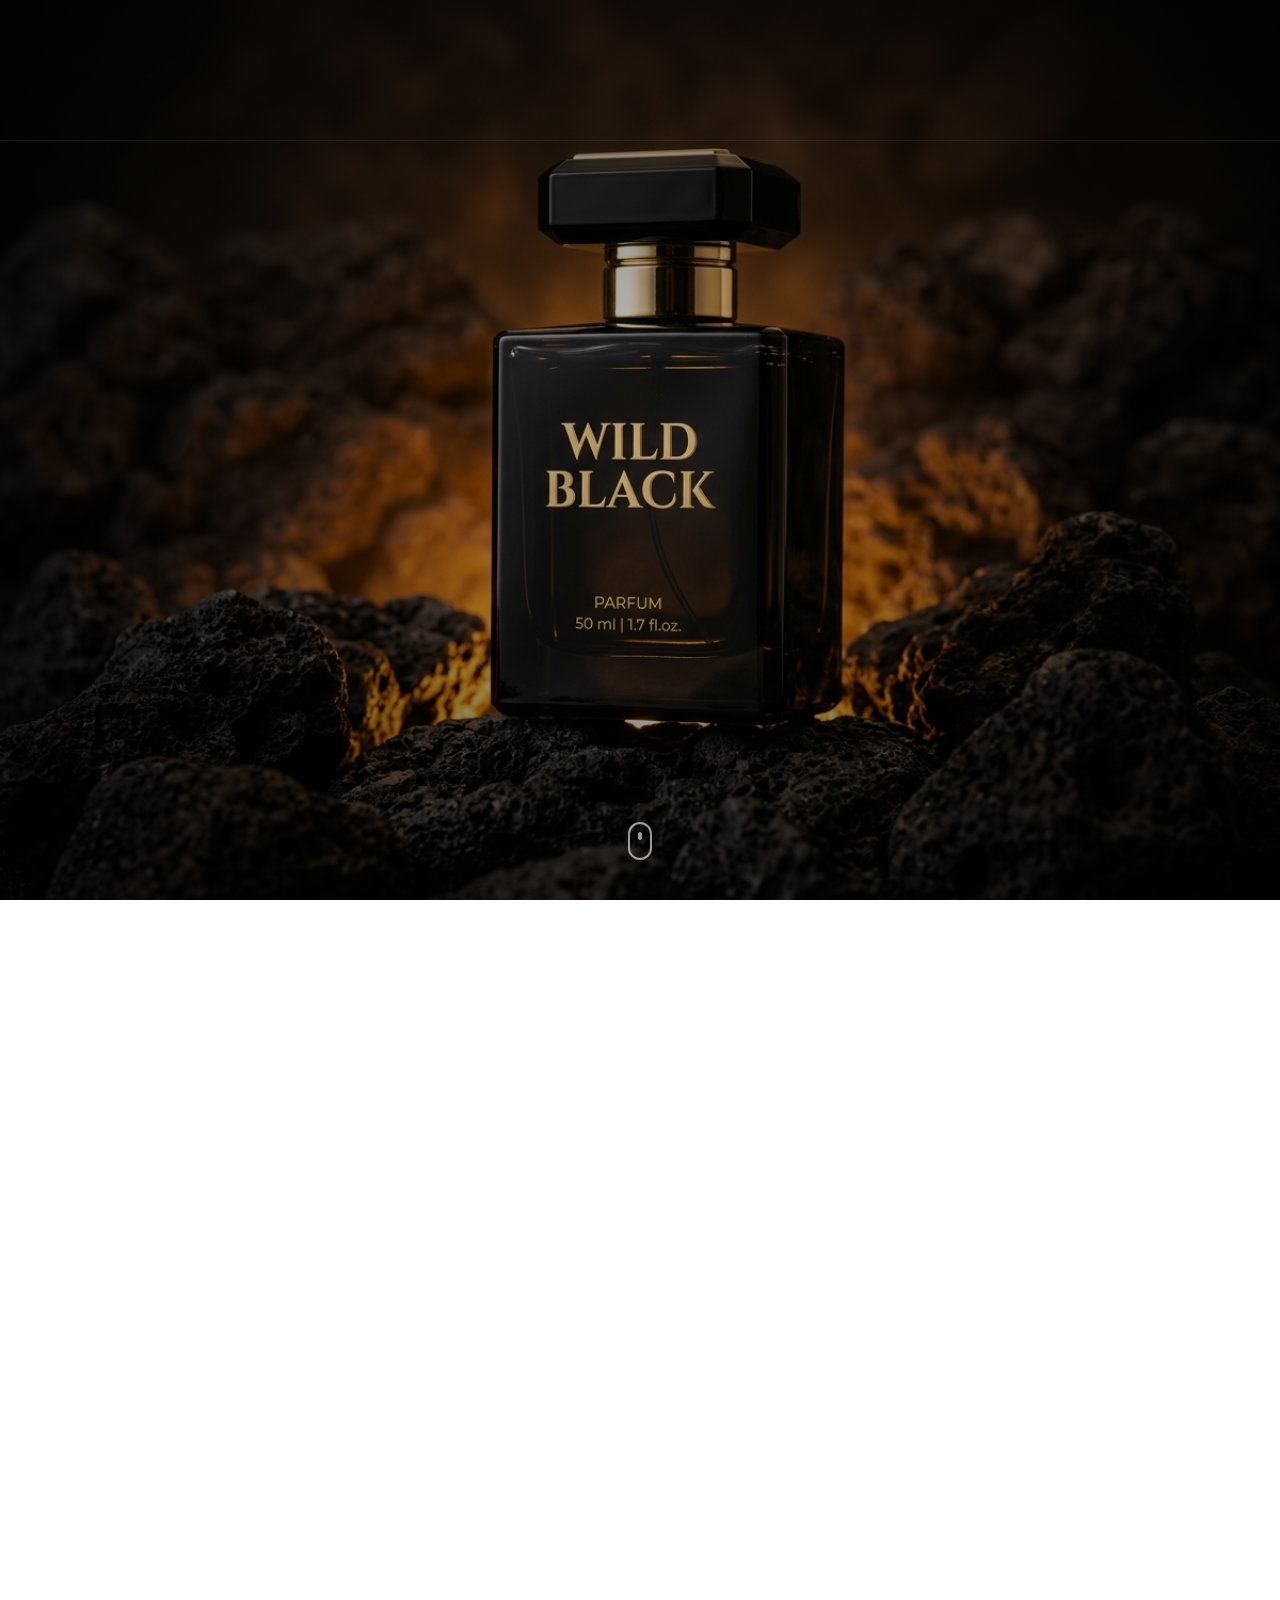
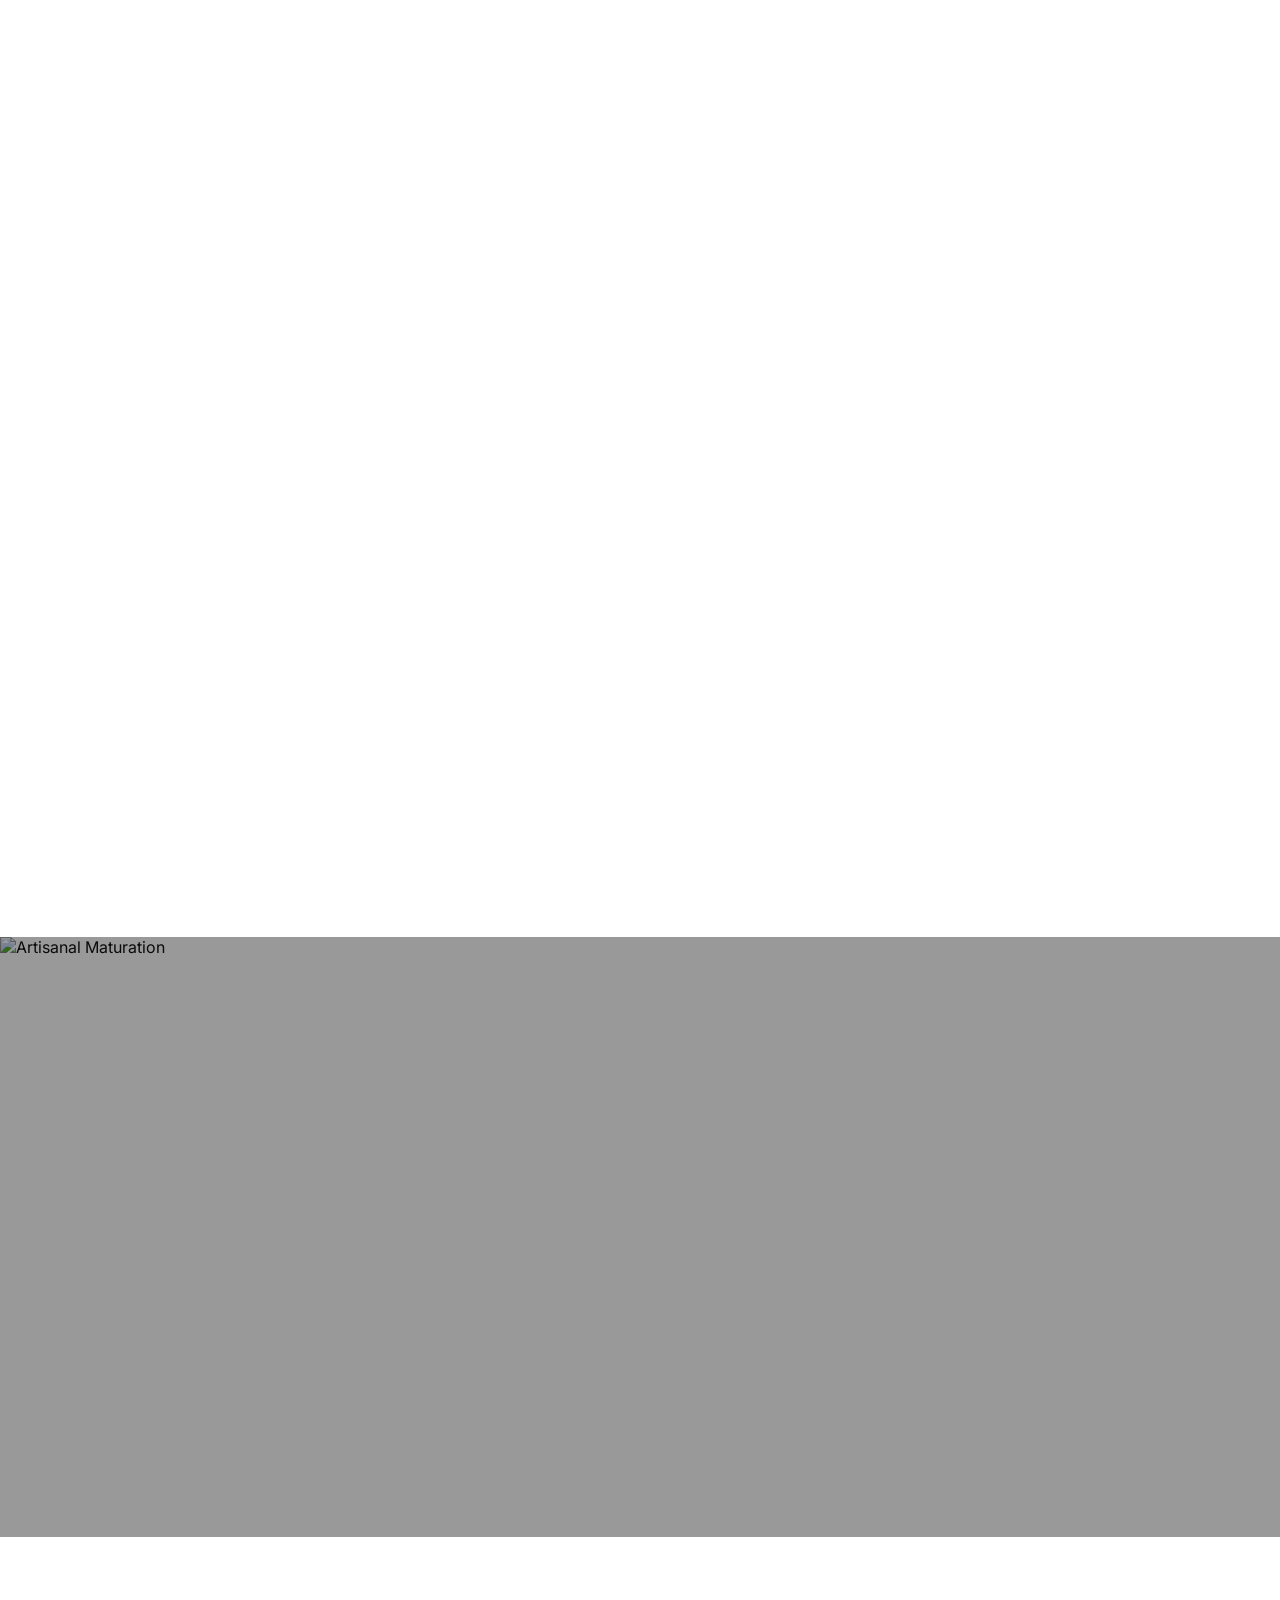
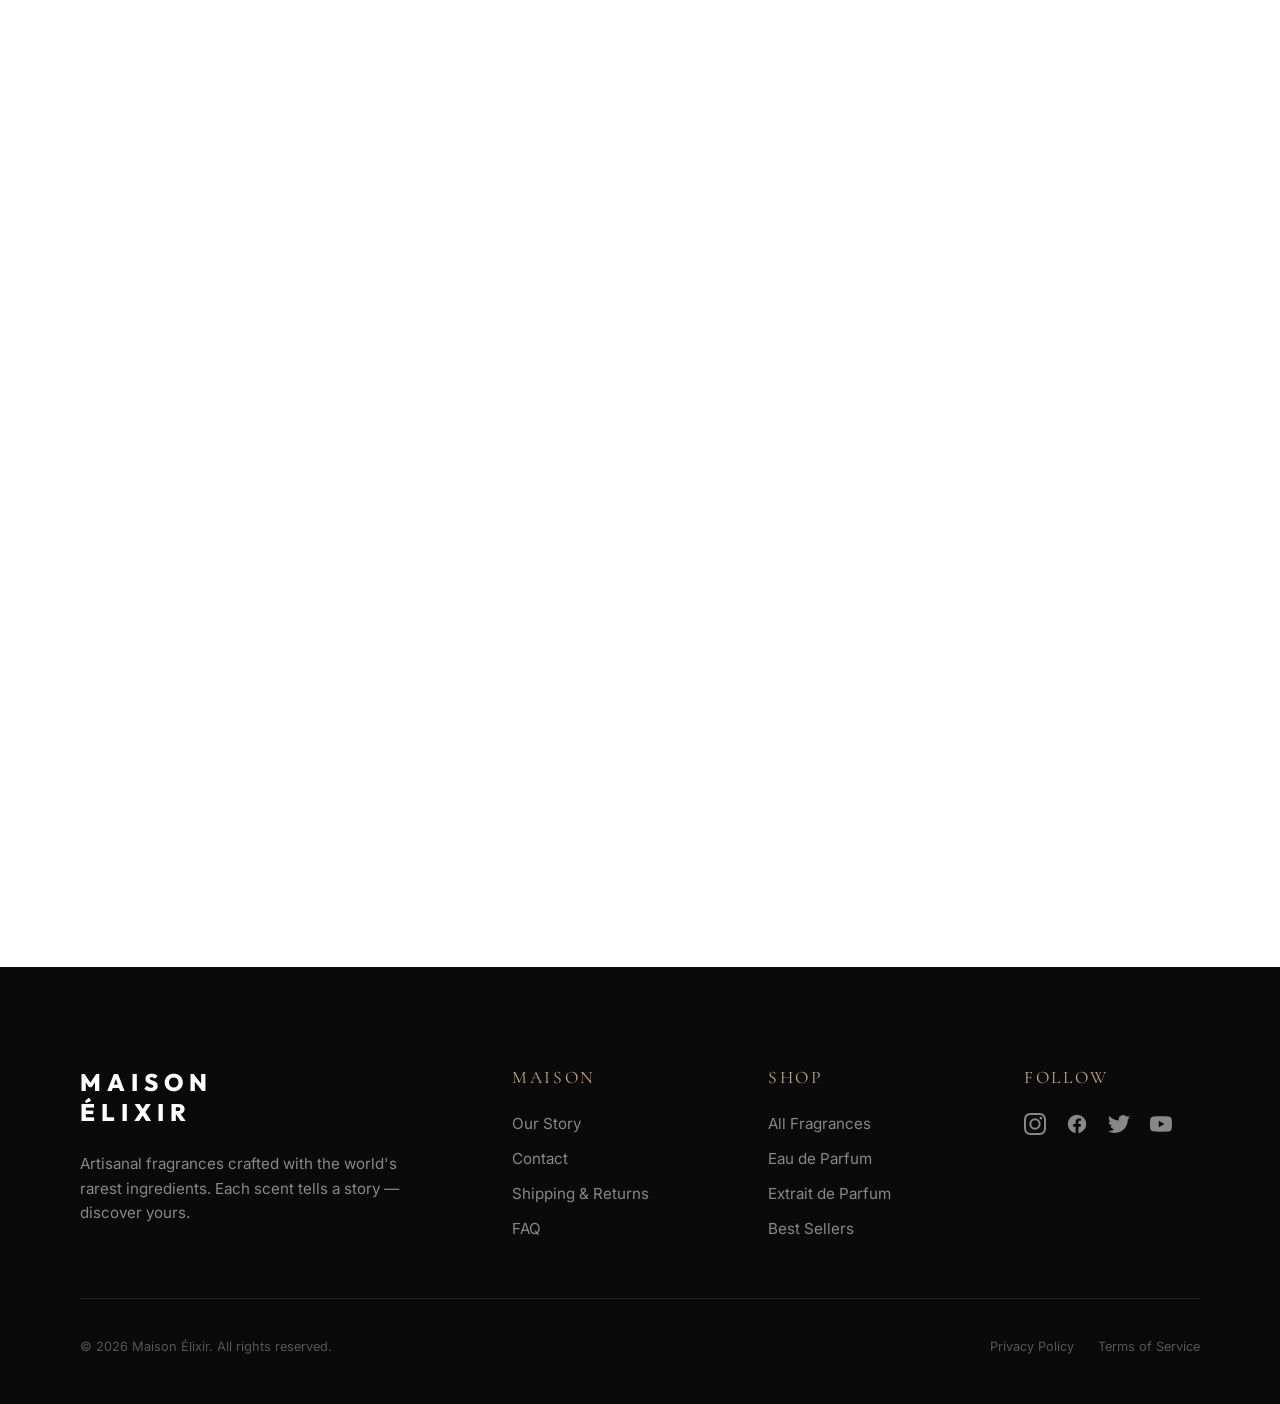
==== public/index.html @ 2313facd "design: reorganize header to center logo with drawer menu and center hero banner with scroll indicat" ====
<!DOCTYPE html>
<html lang="en">

<head>
  <meta charset="UTF-8">
  <meta name="viewport" content="width=device-width, initial-scale=1.0">
  <title>MAISON ÉLIXIR | Premium Fragrance House</title>
  <meta name="description"
    content="Maison Élixir. Luxury fragrances crafted with the world's rarest ingredients. Blended and matured in Lagos.">
  <link rel="icon" type="image/png" href="assets/images/hero1.jpg">
  <link rel="stylesheet" href="css/main.css">

  <!-- Open Graph -->
  <meta property="og:title" content="MAISON ÉLIXIR | Premium Fragrance House">
  <meta property="og:description" content="Luxury fragrances crafted with the world's rarest ingredients.">
  <meta property="og:image" content="assets/images/hero1.jpg">
</head>

<body class="home-page">

  <header class="header">
    <div class="header-container reveal">
      <button class="mobile-menu-btn" id="mobile-menu-trigger" aria-label="Open Menu">
        <svg viewBox="0 0 24 24" width="28" height="28" stroke="currentColor" stroke-width="2" fill="none">
          <line x1="3" y1="12" x2="21" y2="12"></line>
          <line x1="3" y1="6" x2="21" y2="6"></line>
          <line x1="3" y1="18" x2="21" y2="18"></line>
        </svg>
      </button>

      <div class="logo-centered">
        <a href="index.html">MAISON<br>ÉLIXIR</a>
      </div>

      <div class="header-right-actions">
        <button class="header-icon-btn search-btn" aria-label="Search">
          <svg viewBox="0 0 24 24" stroke="currentColor" stroke-width="2" fill="none">
            <circle cx="11" cy="11" r="8"></circle>
            <line x1="21" y1="21" x2="16.65" y2="16.65"></line>
          </svg>
        </button>
        <button class="header-icon-btn wishlist-btn" aria-label="Wishlist">
          <svg viewBox="0 0 24 24" fill="none" stroke="currentColor" stroke-width="2">
            <path d="M12 21.35l-1.45-1.32C5.4 15.36 2 12.28 2 8.5 2 5.42 4.42 3 7.5 3c1.74 0 3.41.81 4.5 2.09C13.09 3.81 14.76 3 16.5 3 19.58 3 22 5.42 22 8.5c0 3.78-3.4 6.86-8.55 11.54L12 21.35z"></path>
          </svg>
        </button>
        <a href="cart.html" class="cart-trigger">
          <svg class="cart-icon" viewBox="0 0 24 24">
            <path d="M6 2L3 6v14a2 2 0 002 2h14a2 2 0 002-2V6l-3-4H6zM3 6h18M16 10a4 4 0 01-8 0" />
          </svg>
          <span class="cart-count" id="cart-count">0</span>
        </a>
      </div>
    </div>
  </header>

  <main class="hero-centered">
    <div class="hero-bg-overlay"></div>
    <div class="hero-centered-content reveal">
      <span class="hero-subtitle">NEW · SIGNATURE COLLECTION</span>
      <h1 class="hero-title">The Art of<br>Scent</h1>
      <p class="hero-description">Artisanal fragrances crafted with the world's rarest ingredients. Each scent tells a story — discover yours.</p>
      <div class="hero-buttons">
        <a href="shop.html" class="btn-pill">
          <span>SHOP THE COLLECTION</span>
          <svg class="icon-arrow" style="width:16px;height:16px;fill:currentColor;" viewBox="0 0 24 24">
            <path d="M5 12h14M12 5l7 7-7 7"/>
          </svg>
        </a>
        <a href="shop.html" class="btn-pill-outline">DISCOVER BLANC SANTAL</a>
      </div>
    </div>
    <div class="scroll-indicator">
      <div class="mouse-icon">
        <div class="wheel"></div>
      </div>
    </div>
  </main>

  <section class="collections section-padding reveal">
    <div class="container">
      <span class="section-subtitle" style="display:block; font-size:0.85rem; font-weight:700; color:var(--accent); letter-spacing:0.2em; text-transform:uppercase; margin-bottom:15px; text-align:center;">CURATED FOR YOU</span>
      <h2 class="section-title" style="text-align:center; margin-bottom:60px;">Featured Collections</h2>
      <div class="collections-grid">
        <div class="collection-card">
          <img src="https://images.unsplash.com/photo-1615397349754-cfa2066a298e?auto=format&fit=crop&q=80&w=800"
            alt="Eau de Parfum" class="collection-img">
          <div class="collection-overlay">
            <h3 class="collection-name">Eau de Parfum</h3>
            <p class="collection-desc">Long-lasting, concentrated signatures</p>
            <span class="collection-explore">
              EXPLORE
              <svg style="width:14px;height:14px;fill:currentColor;" viewBox="0 0 24 24">
                <path d="M5 12h14M12 5l7 7-7 7"/>
              </svg>
            </span>
          </div>
        </div>
        <div class="collection-card">
          <img src="https://images.unsplash.com/photo-1594035910387-fea47794261f?auto=format&fit=crop&q=80&w=800"
            alt="Extrait de Parfum" class="collection-img">
          <div class="collection-overlay">
            <h3 class="collection-name">Extrait de Parfum</h3>
            <p class="collection-desc">The highest concentration — pure essence</p>
            <span class="collection-explore">
              EXPLORE
              <svg style="width:14px;height:14px;fill:currentColor;" viewBox="0 0 24 24">
                <path d="M5 12h14M12 5l7 7-7 7"/>
              </svg>
            </span>
          </div>
        </div>
        <div class="collection-card">
          <img src="https://images.unsplash.com/photo-1592945403244-b3fbafd7f539?auto=format&fit=crop&q=80&w=800"
            alt="Eau de Toilette" class="collection-img">
          <div class="collection-overlay">
            <h3 class="collection-name">Eau de Toilette</h3>
            <p class="collection-desc">Light, fresh, and effortlessly elegant</p>
            <span class="collection-explore">
              EXPLORE
              <svg style="width:14px;height:14px;fill:currentColor;" viewBox="0 0 24 24">
                <path d="M5 12h14M12 5l7 7-7 7"/>
              </svg>
            </span>
          </div>
        </div>
      </div>
    </div>
  </section>

  <section class="featured-products section-padding reveal">
    <div class="container">
      <div style="display: flex; justify-content: space-between; align-items: flex-end; margin-bottom: 50px;">
        <div>
          <span class="section-subtitle" style="display:block; font-size:0.85rem; font-weight:700; color:var(--accent); letter-spacing:0.2em; text-transform:uppercase; margin-bottom:15px;">MOST LOVED</span>
          <h2 class="section-title" style="margin-bottom:0;">Best Sellers</h2>
        </div>
        <a href="shop.html" style="font-family:'Outfit'; font-size:0.85rem; font-weight:700; color:var(--primary); letter-spacing:0.2em; text-decoration:none; text-transform:uppercase; display:flex; align-items:center; gap:8px;">
          VIEW ALL
          <svg style="width:14px;height:14px;fill:currentColor;" viewBox="0 0 24 24">
            <path d="M5 12h14M12 5l7 7-7 7"/>
          </svg>
        </a>
      </div>
      <div class="product-grid">
        <div class="product-card">
          <div class="product-display">
            <div class="badge-bestseller">BESTSELLER</div>
            <button class="btn-wishlist">
              <svg viewBox="0 0 24 24"><path d="M12 21.35l-1.45-1.32C5.4 15.36 2 12.28 2 8.5 2 5.42 4.42 3 7.5 3c1.74 0 3.41.81 4.5 2.09C13.09 3.81 14.76 3 16.5 3 19.58 3 22 5.42 22 8.5c0 3.78-3.4 6.86-8.55 11.54L12 21.35z"/></svg>
            </button>
            <img src="assets/images/hero1.jpg" alt="Wild Black">
          </div>
          <div class="product-info">
            <h3>Wild Black</h3>
            <p class="product-price">₦75,000</p>
          </div>
        </div>
        <div class="product-card">
          <div class="product-display">
            <div class="badge-bestseller">BESTSELLER</div>
            <button class="btn-wishlist">
              <svg viewBox="0 0 24 24"><path d="M12 21.35l-1.45-1.32C5.4 15.36 2 12.28 2 8.5 2 5.42 4.42 3 7.5 3c1.74 0 3.41.81 4.5 2.09C13.09 3.81 14.76 3 16.5 3 19.58 3 22 5.42 22 8.5c0 3.78-3.4 6.86-8.55 11.54L12 21.35z"/></svg>
            </button>
            <img src="assets/images/hero2.jpg" alt="Blanc Santal">
          </div>
          <div class="product-info">
            <h3>Blanc Santal</h3>
            <p class="product-price">₦68,000</p>
          </div>
        </div>
        <div class="product-card">
          <div class="product-display">
            <div class="badge-bestseller">BESTSELLER</div>
            <button class="btn-wishlist">
              <svg viewBox="0 0 24 24"><path d="M12 21.35l-1.45-1.32C5.4 15.36 2 12.28 2 8.5 2 5.42 4.42 3 7.5 3c1.74 0 3.41.81 4.5 2.09C13.09 3.81 14.76 3 16.5 3 19.58 3 22 5.42 22 8.5c0 3.78-3.4 6.86-8.55 11.54L12 21.35z"/></svg>
            </button>
            <img src="assets/images/hero3.jpg" alt="Citrus Breeze">
          </div>
          <div class="product-info">
            <h3>Citrus Breeze</h3>
            <p class="product-price">₦50,000</p>
          </div>
        </div>
      </div>
    </div>
  </section>

  <section class="narrative-section">
    <div class="narrative-bg">
      <img src="https://images.unsplash.com/photo-1616949755610-8c9bbc08f138?auto=format&fit=crop&q=80&w=1600"
        alt="Artisanal Maturation">
    </div>
    <div class="narrative-overlay"></div>
    <div class="container">
      <div class="narrative-content reveal">
        <h2>THE MATURATION</h2>
        <p>In a world of synthetic replication, we choose the deliberate path. Each batch of Maison Élixir perfume macerates over six months, allowing natural essences of raw oud, rare damask rose, and Calabrian bergamot to blend into a timeless signature fragrance.</p>
        <a href="about.html" class="btn-pill" style="margin-top: 40px; background-color: var(--accent); color: white; border-color: var(--accent);">
          <span>OUR STORY</span>
          <svg style="width:16px;height:16px;fill:currentColor;" viewBox="0 0 24 24"><path d="M5 12h14M12 5l7 7-7 7"/></svg>
        </a>
      </div>
    </div>
  </section>

  <section class="testimonials section-padding reveal">
    <div class="container">
      <span class="section-subtitle" style="display:block; font-size:0.85rem; font-weight:700; color:var(--accent); letter-spacing:0.2em; text-transform:uppercase; margin-bottom:15px; text-align:center;">TESTIMONIALS</span>
      <h2 class="section-title" style="text-align:center; margin-bottom:60px;">Words From the Connoisseur</h2>
      <div class="testimonial-grid">
        <div class="testimonial-card">
          <p class="testimonial-text">"The longevity of Wild Black is incredible. I can still trace the warm wood notes 24 hours after applying."</p>
          <span class="testimonial-author">— TOBI A.</span>
        </div>
        <div class="testimonial-card">
          <p class="testimonial-text">"Exquisite, sophisticated, and completely unique. Blanc Santal has become my ultimate signature fragrance."</p>
          <span class="testimonial-author">— SARAH M.</span>
        </div>
        <div class="testimonial-card">
          <p class="testimonial-text">"Finally, a luxury fragrance house in Lagos that rivals the best of Grasse."</p>
          <span class="testimonial-author">— DAVID O.</span>
        </div>
      </div>
    </div>
  </section>

  <section class="newsletter reveal">
    <div class="container">
      <div class="newsletter-content">
        <h2>JOIN THE CIRCLE</h2>
        <p>Be the first to know about limited releases and artisanal updates.</p>
        <form class="newsletter-form" name="newsletter" method="POST" data-netlify="true">
          <input type="hidden" name="form-name" value="newsletter">
          <input type="email" name="email" placeholder="ENTER YOUR EMAIL" autocomplete="email" required>
          <button type="submit">SUBSCRIBE</button>
        </form>
      </div>
    </div>
  </section>

  <footer class="footer" style="background-color: #0A0A0A; color: #FFFFFF; padding: 100px 0 50px 0; border-top: none;">
    <div class="container">
      <div class="footer-grid">
        <div class="footer-column">
          <h4 style="margin-bottom: 25px; color: #FFFFFF; text-transform: uppercase; font-family: 'Outfit'; font-size: 1.5rem; font-weight: 800; letter-spacing: 0.25em;">MAISON<br>ÉLIXIR</h4>
          <p class="footer-desc" style="color: #888; font-size: 0.95rem; line-height: 1.6; max-width: 320px;">Artisanal fragrances crafted with the world's rarest ingredients. Each scent tells a story — discover yours.</p>
        </div>
        <div class="footer-column">
          <h4>MAISON</h4>
          <ul class="footer-links">
            <li><a href="about.html">Our Story</a></li>
            <li><a href="contact.html">Contact</a></li>
            <li><a href="#">Shipping & Returns</a></li>
            <li><a href="#">FAQ</a></li>
          </ul>
        </div>
        <div class="footer-column">
          <h4>SHOP</h4>
          <ul class="footer-links">
            <li><a href="shop.html">All Fragrances</a></li>
            <li><a href="shop.html">Eau de Parfum</a></li>
            <li><a href="shop.html">Extrait de Parfum</a></li>
            <li><a href="shop.html">Best Sellers</a></li>
          </ul>
        </div>
        <div class="footer-column">
          <h4>FOLLOW</h4>
          <div class="social-icons-row" style="margin-top: 10px;">
            <a href="#" class="social-icon-btn">
              <svg viewBox="0 0 24 24"><path d="M12 2.163c3.204 0 3.584.012 4.85.07 3.252.148 4.771 1.691 4.919 4.919.058 1.265.069 1.645.069 4.849 0 3.205-.012 3.584-.069 4.849-.149 3.225-1.664 4.771-4.919 4.919-1.266.058-1.644.07-4.85.07-3.204 0-3.584-.012-4.849-.07-3.26-.149-4.771-1.699-4.919-4.92-.058-1.265-.07-1.644-.07-4.849 0-3.204.013-3.583.07-4.849.149-3.227 1.664-4.771 4.919-4.919 1.266-.057 1.645-.069 4.849-.069zM12 0C8.741 0 8.333.014 7.053.072 2.695.272.273 2.69.073 7.051.014 8.333 0 8.741 0 12c0 3.259.014 3.668.072 4.948.2 4.358 2.618 6.78 6.98 6.98 1.281.058 1.689.072 4.948.072 3.259 0 3.668-.014 4.948-.072 4.354-.2 6.782-2.618 6.979-6.98.059-1.28.073-1.689.073-4.948 0-3.259-.014-3.667-.072-4.947-.196-4.354-2.617-6.78-6.979-6.98C15.668.014 15.259 0 12 0zm0 5.838a6.162 6.162 0 100 12.324 6.162 6.162 0 000-12.324zM12 16a4 4 0 110-8 4 4 0 010 8zm6.406-11.845a1.44 1.44 0 100 2.881 1.44 1.44 0 000-2.881z"/></svg>
            </a>
            <a href="#" class="social-icon-btn">
              <svg viewBox="0 0 24 24"><path d="M22 12c0-5.523-4.477-10-10-10S2 6.477 2 12c0 4.991 3.657 9.128 8.438 9.878v-6.987h-2.54V12h2.54V9.797c0-2.506 1.492-3.89 3.777-3.89 1.094 0 2.238.195 2.238.195v2.46h-1.26c-1.243 0-1.63.771-1.63 1.562V12h2.773l-.443 2.89h-2.33v6.988C18.343 21.128 22 16.991 22 12z"/></svg>
            </a>
            <a href="#" class="social-icon-btn">
              <svg viewBox="0 0 24 24"><path d="M23.953 4.57a10 10 0 01-2.825.775 4.958 4.958 0 002.163-2.723c-.951.555-2.005.959-3.127 1.184a4.92 4.92 0 00-8.384 4.482C7.69 8.095 4.067 6.13 1.64 3.162a4.822 4.822 0 00-.666 2.475c0 1.71.87 3.213 2.188 4.096a4.904 4.904 0 01-2.228-.616v.06a4.923 4.923 0 003.946 4.827 4.996 4.996 0 01-2.212.085 4.936 4.936 0 004.604 3.417 9.867 9.867 0 01-6.102 2.105c-.39 0-.779-.023-1.17-.067a13.995 13.995 0 007.557 2.209c9.053 0 13.998-7.496 13.998-13.985 0-.21 0-.42-.015-.63A9.935 9.935 0 0024 4.59z"/></svg>
            </a>
            <a href="#" class="social-icon-btn">
              <svg viewBox="0 0 24 24"><path d="M23.498 6.163a3.003 3.003 0 00-2.11-2.11C19.517 3.545 12 3.545 12 3.545s-7.517 0-9.388.508a3.003 3.003 0 00-2.11 2.11C0 8.033 0 12 0 12s0 3.967.502 5.837a3.003 3.003 0 002.11 2.11c1.871.508 9.388.508 9.388.508s7.517 0 9.388-.508a3.002 3.002 0 002.11-2.11C24 15.967 24 12 24 12s0-3.967-.502-5.837zM9.545 15.568V8.432L15.818 12l-6.273 3.568z"/></svg>
            </a>
          </div>
        </div>
      </div>
      <div class="footer-bottom" style="border-top: 1px solid #222; color: #555;">
        <span>© 2026 Maison Élixir. All rights reserved.</span>
        <div>
          <a href="#" style="color: #555; text-decoration: none; margin-right: 20px; transition: 0.3s;">Privacy Policy</a>
          <a href="#" style="color: #555; text-decoration: none; transition: 0.3s;">Terms of Service</a>
        </div>
      </div>
    </div>
  </footer>



  <!-- Supabase JS Client (Required for main.js) -->
  <script src="https://cdn.jsdelivr.net/npm/@supabase/supabase-js@2"></script>
  <script src="js/main.js"></script>
</body>

</html>
---- public/css/main.css ----
@import url('https://fonts.googleapis.com/css2?family=Cormorant+Garamond:ital,wght@0,300;0,400;0,500;0,600;0,700;1,400&family=Inter:wght@300;400;500;600;700;800&family=Outfit:wght@300;400;500;600;700;800&display=swap');

:root {
  --primary: #111;
  --bg-main: #FFF;
  --bg-hero: #F8F6F0; /* Soft warm luxury beige background */
  --transition-smooth: all 0.6s cubic-bezier(0.16, 1, 0.3, 1);
  --border-radius: 100px;
  --accent: #C5A880; /* Premium luxury gold/amber accent */
  --accent-light: #F4EFE6;
  --accent-dark: #A3875E;
  --font-serif: 'Cormorant Garamond', serif;
}

* {
  margin: 0;
  padding: 0;
  box-sizing: border-box;
}

body {
  font-family: 'Inter', -apple-system, sans-serif;
  color: var(--primary);
  background-color: var(--bg-main);
  -webkit-font-smoothing: antialiased;
  overflow-x: hidden;
}

.container {
  max-width: 1400px;
  margin: 0 auto;
  padding: 0 80px;
}

.section-padding {
  padding: 120px 0;
}

/* Header */
.header {
  width: 100%;
  padding: 25px 0;
  background-color: var(--bg-main);
  border-bottom: 1px solid rgba(0, 0, 0, 0.03);
}

/* Homepage Specific Header Styling */
.home-page .header {
  background-color: transparent;
  border-bottom: 1px solid rgba(255, 255, 255, 0.08);
  position: absolute;
  top: 0;
  left: 0;
  z-index: 100;
}
.home-page .header .logo a {
  color: #FFFFFF;
}
.home-page .header .nav-link {
  color: #FFFFFF;
  opacity: 0.8;
}
.home-page .header .nav-link:hover {
  color: var(--accent);
  opacity: 1;
}
.home-page .header .cart-trigger {
  color: #FFFFFF;
}
.home-page .header .cart-count {
  border-color: #111;
}

.header-container {
  max-width: 1400px;
  margin: 0 auto;
  padding: 0 80px;
  display: flex;
  justify-content: space-between;
  align-items: center;
}

.logo {
  font-family: 'Outfit';
  font-size: 1.5rem;
  font-weight: 800;
  letter-spacing: 0.25em;
  text-transform: uppercase;
  line-height: 1.2;
}

.logo a {
  text-decoration: none;
  color: inherit;
}

.nav {
  display: flex;
  gap: 80px;
}

.nav-link {
  text-decoration: none;
  color: var(--primary);
  font-weight: 500;
  font-size: 0.85rem;
  letter-spacing: 0.15em;
  text-transform: uppercase;
  transition: var(--transition-smooth);
  opacity: 0.7;
}

.nav-link:hover {
  opacity: 1;
  color: var(--accent);
  transform: translateY(-2px);
}

.header-actions {
  display: flex;
  align-items: center;
  gap: 25px;
}

.cart-trigger {
  position: relative;
  cursor: pointer;
  display: flex;
  align-items: center;
  text-decoration: none;
  color: inherit;
  transition: var(--transition-smooth);
}

.cart-trigger:hover {
  transform: translateY(-2px);
}

.cart-icon {
  width: 24px;
  height: 24px;
  fill: none;
  stroke: currentColor;
  stroke-width: 1.5;
}

.cart-count {
  position: absolute;
  top: -8px;
  right: -8px;
  background: var(--accent);
  color: white;
  font-size: 0.65rem;
  font-weight: 700;
  width: 18px;
  height: 18px;
  display: flex;
  align-items: center;
  justify-content: center;
  border-radius: 50%;
  border: 2px solid white;
}

/* Hero Section */
.hero {
  background: linear-gradient(135deg, #111111 0%, #1c1510 50%, #2f2015 100%);
  color: #FFFFFF;
  height: calc(100vh - 100px);
  display: flex;
  align-items: center;
  overflow: hidden;
  position: relative;
}

.hero-container {
  max-width: 1400px;
  margin: 0 auto;
  padding: 0 80px;
  width: 100%;
  height: 100%;
  display: flex;
  justify-content: space-between;
  align-items: center;
  position: relative;
}

.hero-left {
  flex: 1;
  height: 100%;
  display: flex;
  flex-direction: column;
  justify-content: center;
  align-items: flex-start;
  padding: 60px 0 100px 0;
}

.hero-right {
  flex: 1.2;
  display: flex;
  justify-content: flex-end;
  position: relative;
}

.shop-btn {
  display: inline-block;
  padding: 24px 72px;
  background-color: var(--primary);
  color: #FFF;
  text-decoration: none;
  font-family: 'Outfit';
  font-weight: 700;
  font-size: 1.25rem;
  letter-spacing: 0.1em;
  border-radius: var(--border-radius);
  transition: var(--transition-smooth);
  box-shadow: 0 10px 40px rgba(0, 0, 0, 0.1);
}

.btn-pill {
  display: inline-flex;
  align-items: center;
  gap: 12px;
  padding: 18px 45px;
  background-color: #FFFFFF;
  color: #000000;
  text-decoration: none;
  font-family: 'Outfit', sans-serif;
  font-weight: 600;
  font-size: 0.95rem;
  letter-spacing: 0.15em;
  border-radius: 100px;
  transition: var(--transition-smooth);
  box-shadow: 0 10px 30px rgba(0,0,0,0.15);
  border: 1px solid #FFFFFF;
}
.btn-pill:hover {
  transform: translateY(-3px);
  box-shadow: 0 15px 40px rgba(197, 168, 128, 0.4);
  background-color: var(--accent);
  color: #FFFFFF;
  border-color: var(--accent);
}

.btn-pill-outline {
  display: inline-flex;
  align-items: center;
  padding: 18px 45px;
  background-color: transparent;
  color: #FFFFFF;
  text-decoration: none;
  font-family: 'Outfit', sans-serif;
  font-weight: 600;
  font-size: 0.95rem;
  letter-spacing: 0.15em;
  border-radius: 100px;
  transition: var(--transition-smooth);
  border: 1px solid rgba(255,255,255,0.4);
}
.btn-pill-outline:hover {
  transform: translateY(-3px);
  border-color: #FFFFFF;
  background-color: rgba(255,255,255,0.1);
}

.product-img, .hero-img {
  width: 100%;
  max-width: 800px;
  height: auto;
  mix-blend-mode: multiply;
  transition: var(--transition-smooth);
  animation: float 6s ease-in-out infinite;
}

.hero-image-swiper {
  position: relative;
  width: 100%;
  display: flex;
  justify-content: center;
  align-items: center;
}

.hero-img {
  position: absolute;
  opacity: 0;
  transition: opacity 1.5s ease;
  pointer-events: none;
}

.hero-img.active {
  position: relative;
  opacity: 1;
  pointer-events: auto;
}

@keyframes float {

  0%,
  100% {
    transform: translateY(0);
  }

  50% {
    transform: translateY(-30px);
  }
}

/* Luxury Detail Sections */
/* Hero Information */
.hero-number {
  font-family: 'Outfit';
  font-weight: 300;
  font-size: 0.85rem;
  letter-spacing: 0.2em;
  opacity: 0.3;
  margin-bottom: 40px;
}

.hero-title {
  font-family: var(--font-serif);
  font-size: 5.5rem;
  font-weight: 400;
  letter-spacing: -0.01em;
  text-transform: none;
  margin-bottom: 40px;
  line-height: 1.1;
}

.hero-metadata {
  margin-top: 60px;
  font-family: 'Outfit';
  display: flex;
  flex-direction: column;
  gap: 15px;
  opacity: 0.3;
  font-size: 0.8rem;
  letter-spacing: 0.15em;
  text-transform: uppercase;
}

.metadata-row {
  display: flex;
  gap: 40px;
}

/* Controls */
.hero-controls {
  margin-top: 80px;
  display: flex;
  gap: 20px;
}

.control-btn {
  width: 60px;
  height: 60px;
  border-radius: 50%;
  border: 1px solid rgba(0, 0, 0, 0.1);
  background: transparent;
  display: flex;
  align-items: center;
  justify-content: center;
  cursor: pointer;
  transition: var(--transition-smooth);
}

.control-btn:hover {
  background-color: var(--accent);
  border-color: var(--accent);
}

.control-btn:hover .icon {
  filter: none;
  color: white;
}

.control-btn .icon {
  width: 20px;
  height: 20px;
  opacity: 0.6;
}

/* Animations */
.reveal {
  opacity: 0;
  transform: translateY(40px);
  transition: var(--transition-smooth);
}

.reveal-visible {
  opacity: 1;
  transform: translateY(0);
}

/* Collections Section */
.section-title {
  font-family: var(--font-serif);
  font-size: 3.2rem;
  font-weight: 400;
  letter-spacing: 0em;
  margin-bottom: 50px;
  text-transform: none;
}

.collections-grid {
  display: grid;
  grid-template-columns: repeat(3, 1fr);
  gap: 40px;
}

.collection-card {
  position: relative;
  aspect-ratio: 4/5;
  border-radius: 24px;
  overflow: hidden;
  cursor: pointer;
  transition: var(--transition-smooth);
}

.collection-img {
  width: 100%;
  height: 100%;
  object-fit: cover;
  transition: var(--transition-smooth);
}

.collection-overlay {
  position: absolute;
  inset: 0;
  background: linear-gradient(to top, rgba(0, 0, 0, 0.85) 0%, rgba(0, 0, 0, 0.2) 60%, transparent 100%);
  display: flex;
  flex-direction: column;
  justify-content: flex-end;
  align-items: center;
  text-align: center;
  padding: 40px;
  transition: var(--transition-smooth);
}

.collection-name {
  color: #FFF;
  font-family: var(--font-serif);
  font-size: 2rem;
  font-weight: 400;
  text-transform: none;
  margin-bottom: 10px;
}

.collection-desc {
  color: rgba(255,255,255,0.7);
  font-size: 0.9rem;
  margin-bottom: 20px;
  max-width: 250px;
  line-height: 1.5;
}

.collection-explore {
  font-family: 'Outfit', sans-serif;
  color: var(--accent);
  font-size: 0.85rem;
  font-weight: 600;
  letter-spacing: 0.2em;
  text-transform: uppercase;
  display: inline-flex;
  align-items: center;
  gap: 8px;
  transition: var(--transition-smooth);
}

.collection-card:hover .collection-explore {
  color: #FFF;
  transform: translateX(5px);
}

.collection-card:hover {
  transform: translateY(-10px);
}

.collection-card:hover .collection-img {
  transform: scale(1.1);
}

/* Responsive adjustments */
@media (max-width: 1024px) {
  .hero { 
    height: auto; 
    min-height: calc(100vh - 100px); 
    padding: 60px 0; 
  }
  .container, .header-container { padding: 0 40px; }
  .nav { gap: 40px; }
  .hero-container {
    flex-direction: column;
    text-align: center;
    justify-content: flex-start;
    gap: 40px;
    padding: 0 40px;
  }
  .hero-left { align-items: center; height: auto; padding: 0; }
  .hero-right { justify-content: center; width: 100%; margin-top: 20px; }
  .hero-title { font-size: 4rem; }
  .collections-grid { grid-template-columns: 1fr 1fr; gap: 30px; }
}

@media (max-width: 768px) {
  .hero { 
    min-height: auto; 
    padding: 40px 0; 
  }
  .hero-container { padding: 0 20px; gap: 30px; }
  .nav { display: none; } /* Hide main nav on mobile, users can use logos/buttons */
  .header-container { padding: 0 20px; }
  .container { padding: 0 20px; }
  .hero-title { font-size: 3rem; }
  .shop-btn { padding: 18px 50px; font-size: 1.1rem; }
  .section-padding { padding: 80px 0; }
  .about-title { font-size: 3rem; }
  .contact-grid { grid-template-columns: 1fr; gap: 40px; }
}

@media (max-width: 480px) {
  .hero-title { font-size: 2.5rem; }
  .hero-number { margin-bottom: 20px; }
  .hero-controls { margin-top: 40px; }
  .collections-grid { grid-template-columns: 1fr; }
  .section-title { font-size: 1.8rem; margin-bottom: 40px; }
  .about-title { font-size: 2.2rem; }
  .story-content h2 { font-size: 1.8rem; }
}

/* Featured Products */
.featured-products {
  background-color: #FAFAFA;
}

.product-grid {
  display: grid;
  grid-template-columns: repeat(3, 1fr);
  gap: 30px;
}

.product-card {
  text-align: center;
  transition: var(--transition-smooth);
}

.product-card:hover {
  transform: translateY(-10px);
}

.product-card:hover .product-display img {
  transform: scale(1.08);
}

.product-display {
  background-color: #F2F2F2;
  border-radius: 20px;
  margin-bottom: 25px;
  aspect-ratio: 1;
  display: flex;
  align-items: center;
  justify-content: center;
  padding: 40px;
  overflow: hidden;
}

.product-display img {
  width: 100%;
  height: auto;
  mix-blend-mode: multiply;
  transition: var(--transition-smooth);
}

.product-info h3 {
  font-family: 'Outfit';
  font-size: 1.25rem;
  letter-spacing: 0.1em;
  margin-bottom: 10px;
  text-transform: uppercase;
}

.product-price {
  font-weight: 600;
  opacity: 0.6;
}

/* Narrative Section */
.narrative-section {
  position: relative;
  height: 600px;
  display: flex;
  align-items: center;
  overflow: hidden;
}

.narrative-bg {
  position: absolute;
  inset: 0;
  z-index: -1;
}

.narrative-bg img {
  width: 100%;
  height: 100%;
  object-fit: cover;
}

.narrative-overlay {
  position: absolute;
  inset: 0;
  background: rgba(0, 0, 0, 0.4);
}

.narrative-content {
  position: relative;
  z-index: 1;
  color: white;
  max-width: 600px;
}

.narrative-content h2 {
  font-family: 'Outfit';
  font-size: 3.5rem;
  font-weight: 800;
  line-height: 1.1;
  margin-bottom: 30px;
}

.narrative-content p {
  font-size: 1.1rem;
  line-height: 1.6;
  opacity: 0.9;
}

/* Testimonials */
.testimonials {
  text-align: center;
}

.testimonial-grid {
  display: grid;
  grid-template-columns: repeat(3, 1fr);
  gap: 40px;
}

.testimonial-card {
  padding: 40px;
  background: #FFF;
  border: 1px solid #F0F0F0;
  border-radius: 20px;
  text-align: left;
}

.testimonial-text {
  font-style: italic;
  font-size: 1.1rem;
  line-height: 1.6;
  margin-bottom: 25px;
  color: #333;
}

.testimonial-author {
  font-family: 'Outfit';
  font-weight: 700;
  font-size: 0.9rem;
  text-transform: uppercase;
  letter-spacing: 0.1em;
}

/* Process Timeline (About Page) */
.process-grid {
  display: grid;
  grid-template-columns: repeat(3, 1fr);
  gap: 60px;
  counter-reset: process;
}

.process-step {
  position: relative;
  padding-top: 60px;
}

.process-step::before {
  counter-increment: process;
  content: "0" counter(process);
  position: absolute;
  top: 0;
  left: 0;
  font-family: 'Outfit';
  font-size: 3rem;
  font-weight: 800;
  opacity: 0.1;
}

.process-step h3 {
  font-family: 'Outfit';
  font-size: 1.5rem;
  margin-bottom: 20px;
  text-transform: uppercase;
}

.process-step p {
  color: #666;
  line-height: 1.7;
}

/* Newsletter */
.newsletter {
  background: var(--primary);
  color: white;
  text-align: center;
  padding: 100px 0;
}

.newsletter-content h2 {
  font-family: 'Outfit';
  font-size: 3rem;
  margin-bottom: 20px;
}

.newsletter-form {
  display: flex;
  max-width: 500px;
  margin: 40px auto 0;
  gap: 15px;
}

.newsletter-form input {
  flex: 1;
  background: rgba(255, 255, 255, 0.1);
  border: 1px solid rgba(255, 255, 255, 0.2);
  padding: 20px 30px;
  border-radius: 100px;
  color: white;
  font-family: inherit;
  outline: none;
}

.newsletter-form button {
  background: white;
  color: black;
  border: none;
  padding: 0 40px;
  border-radius: 100px;
  font-weight: 700;
  cursor: pointer;
  transition: 0.3s;
}

.newsletter-form button:hover {
  transform: scale(1.05);
}

/* Footer */
.footer {
  padding: 80px 0 40px;
  border-top: 1px solid #F0F0F0;
}

.footer-grid {
  display: grid;
  grid-template-columns: 2fr 1fr 1fr 1fr;
  gap: 80px;
  margin-bottom: 60px;
}

.footer-logo {
  font-family: 'Outfit';
  font-size: 1.5rem;
  font-weight: 800;
  margin-bottom: 25px;
}

.footer-desc {
  color: #888;
  line-height: 1.6;
  max-width: 300px;
}

.footer-column h4 {
  font-family: 'Outfit';
  font-size: 0.9rem;
  text-transform: uppercase;
  margin-bottom: 25px;
  letter-spacing: 0.1em;
}

.footer-links {
  list-style: none;
  display: flex;
  flex-direction: column;
  gap: 15px;
}

.footer-links a {
  text-decoration: none;
  color: #666;
  transition: 0.3s;
}

.footer-links a:hover {
  color: black;
}

.footer-bottom {
  padding-top: 40px;
  border-top: 1px solid #F0F0F0;
  display: flex;
  justify-content: space-between;
  color: #AAA;
  font-size: 0.8rem;
}

@media (max-width: 1024px) {
  .product-grid, .testimonial-grid, .process-grid {
    grid-template-columns: 1fr 1fr;
    gap: 30px;
  }
  .narrative-content h2 { font-size: 2.5rem; }
  .footer-grid { grid-template-columns: 1fr 1fr; gap: 40px; }
}

@media (max-width: 600px) {
  .product-grid, .testimonial-grid, .process-grid, .footer-grid {
    grid-template-columns: 1fr;
  }
  .narrative-content h2 { font-size: 2rem; }
  .newsletter-form { flex-direction: column; }
  .newsletter-form button { padding: 20px; }
}

/* Maison Elixir Specific Styles */
.product-card {
  position: relative;
  text-align: left;
  transition: var(--transition-smooth);
}
.product-display {
  position: relative;
  background-color: #F8F6F0;
  border-radius: 24px;
  margin-bottom: 20px;
  aspect-ratio: 1;
  display: flex;
  align-items: center;
  justify-content: center;
  padding: 30px;
  overflow: hidden;
  transition: var(--transition-smooth);
}
.product-card:hover .product-display {
  transform: translateY(-5px);
  box-shadow: 0 20px 40px rgba(0,0,0,0.05);
}
.product-card:hover .product-display img {
  transform: scale(1.08);
}
.badge-bestseller {
  position: absolute;
  top: 20px;
  left: 20px;
  background-color: #1A1A1A;
  color: #FFFFFF;
  font-family: 'Outfit', sans-serif;
  font-size: 0.7rem;
  font-weight: 700;
  letter-spacing: 0.15em;
  text-transform: uppercase;
  padding: 8px 16px;
  border-radius: 100px;
  z-index: 5;
}
.btn-wishlist {
  position: absolute;
  top: 20px;
  right: 20px;
  width: 44px;
  height: 44px;
  background-color: #FFFFFF;
  border: none;
  border-radius: 50%;
  display: flex;
  align-items: center;
  justify-content: center;
  cursor: pointer;
  box-shadow: 0 5px 15px rgba(0,0,0,0.08);
  transition: var(--transition-smooth);
  z-index: 5;
}
.btn-wishlist:hover {
  transform: scale(1.1);
  background-color: var(--accent-light);
}
.btn-wishlist svg {
  width: 18px;
  height: 18px;
  stroke: #1A1A1A;
  stroke-width: 2;
  fill: none;
  transition: var(--transition-smooth);
}
.btn-wishlist:hover svg {
  fill: #1A1A1A;
}
.product-info {
  display: block;
}
.product-info h3 {
  font-family: var(--font-serif);
  font-size: 1.45rem;
  font-weight: 400;
  letter-spacing: 0.02em;
  margin-bottom: 5px;
  text-transform: none;
}
.product-price {
  font-family: 'Outfit', sans-serif;
  font-weight: 600;
  font-size: 1.05rem;
  color: #1A1A1A;
  opacity: 0.8;
}

/* Footer override style matching 4.png */
.footer-logo {
  font-family: var(--font-serif);
  font-size: 1.8rem;
  font-weight: 400;
  letter-spacing: 0.15em;
  margin-bottom: 25px;
}
.footer-column h4 {
  font-family: var(--font-serif);
  font-size: 1.1rem;
  font-weight: 400;
  letter-spacing: 0.15em;
  color: var(--accent);
}
.footer-links a {
  font-family: 'Inter', sans-serif;
  font-size: 0.95rem;
  color: #888;
}
.footer-links a:hover {
  color: var(--accent);
}
.social-icons-row {
  display: flex;
  gap: 20px;
  align-items: center;
}
.social-icon-btn {
  color: #888;
  transition: var(--transition-smooth);
  text-decoration: none;
}
.social-icon-btn:hover {
  color: var(--accent);
  transform: translateY(-2px);
}
.social-icon-btn svg {
  width: 22px;
  height: 22px;
  fill: currentColor;
}

/* Centered Header Styles overrides */
.header {
  border-bottom: 1px solid rgba(0, 0, 0, 0.03);
}
.header-container {
  display: flex;
  justify-content: space-between;
  align-items: center;
  position: relative;
  height: 90px;
  max-width: 1400px;
  margin: 0 auto;
  padding: 0 40px;
}
.logo-centered {
  position: absolute;
  left: 50%;
  transform: translateX(-50%);
  text-align: center;
}
.logo-centered a {
  font-family: 'Outfit', sans-serif;
  font-weight: 800;
  font-size: 1.4rem;
  letter-spacing: 0.25em;
  text-transform: uppercase;
  line-height: 1.1;
  color: var(--primary);
  text-decoration: none;
}
.home-page .logo-centered a {
  color: #FFFFFF;
}
.mobile-menu-btn {
  background: none;
  border: none;
  color: var(--primary);
  cursor: pointer;
  padding: 5px;
  display: flex;
  align-items: center;
  transition: var(--transition-smooth);
}
.home-page .mobile-menu-btn {
  color: #FFFFFF;
}
.mobile-menu-btn:hover {
  color: var(--accent);
}
.header-right-actions {
  display: flex;
  align-items: center;
  gap: 20px;
}
.header-icon-btn {
  background: none;
  border: none;
  color: var(--primary);
  cursor: pointer;
  padding: 5px;
  display: flex;
  align-items: center;
  transition: var(--transition-smooth);
}
.home-page .header-icon-btn {
  color: #FFFFFF;
}
.header-icon-btn:hover {
  color: var(--accent);
}
.header-icon-btn svg {
  width: 22px;
  height: 22px;
  stroke: currentColor;
  fill: none;
}
.nav {
  display: none !important; /* Hide standard nav text */
}

/* Centered Hero styles overrides */
.hero-centered {
  position: relative;
  height: 100vh;
  display: flex;
  align-items: center;
  justify-content: center;
  text-align: center;
  background-image: url('../assets/images/hero1.jpg');
  background-size: cover;
  background-position: center;
  color: #FFFFFF;
  padding: 0 20px;
}
.hero-bg-overlay {
  position: absolute;
  inset: 0;
  background: radial-gradient(circle at center, rgba(0, 0, 0, 0.2) 0%, rgba(0, 0, 0, 0.8) 100%);
  z-index: 1;
}
.hero-centered-content {
  position: relative;
  z-index: 2;
  max-width: 850px;
  display: flex;
  flex-direction: column;
  align-items: center;
}
.hero-subtitle {
  font-family: 'Outfit', sans-serif;
  font-size: 0.85rem;
  font-weight: 700;
  color: var(--accent);
  letter-spacing: 0.25em;
  text-transform: uppercase;
  margin-bottom: 25px;
}
.hero-title {
  font-family: var(--font-serif);
  font-size: 6rem;
  font-weight: 300;
  line-height: 1.1;
  margin-bottom: 30px;
  color: #FFFFFF;
}
.hero-description {
  font-size: 1.25rem;
  line-height: 1.7;
  color: rgba(255, 255, 255, 0.85);
  margin-bottom: 45px;
  max-width: 600px;
}
.hero-buttons {
  display: flex;
  gap: 20px;
  justify-content: center;
  align-items: center;
}

/* Mouse Scroll indicator matching 1.png */
.scroll-indicator {
  position: absolute;
  bottom: 40px;
  left: 50%;
  transform: translateX(-50%);
  z-index: 2;
  opacity: 0.6;
  animation: bounce 2s infinite;
}
.mouse-icon {
  width: 24px;
  height: 38px;
  border: 2px solid #FFFFFF;
  border-radius: 100px;
  position: relative;
  display: flex;
  justify-content: center;
}
.mouse-icon .wheel {
  width: 4px;
  height: 8px;
  background-color: #FFFFFF;
  border-radius: 100px;
  position: absolute;
  top: 8px;
  animation: scrollWheel 1.5s infinite;
}
@keyframes scrollWheel {
  0% { transform: translateY(0); opacity: 1; }
  100% { transform: translateY(6px); opacity: 0; }
}
@keyframes bounce {
  0%, 20%, 50%, 80%, 100% { transform: translate(-50%, 0); }
  40% { transform: translate(-50%, -10px); }
  60% { transform: translate(-50%, -5px); }
}
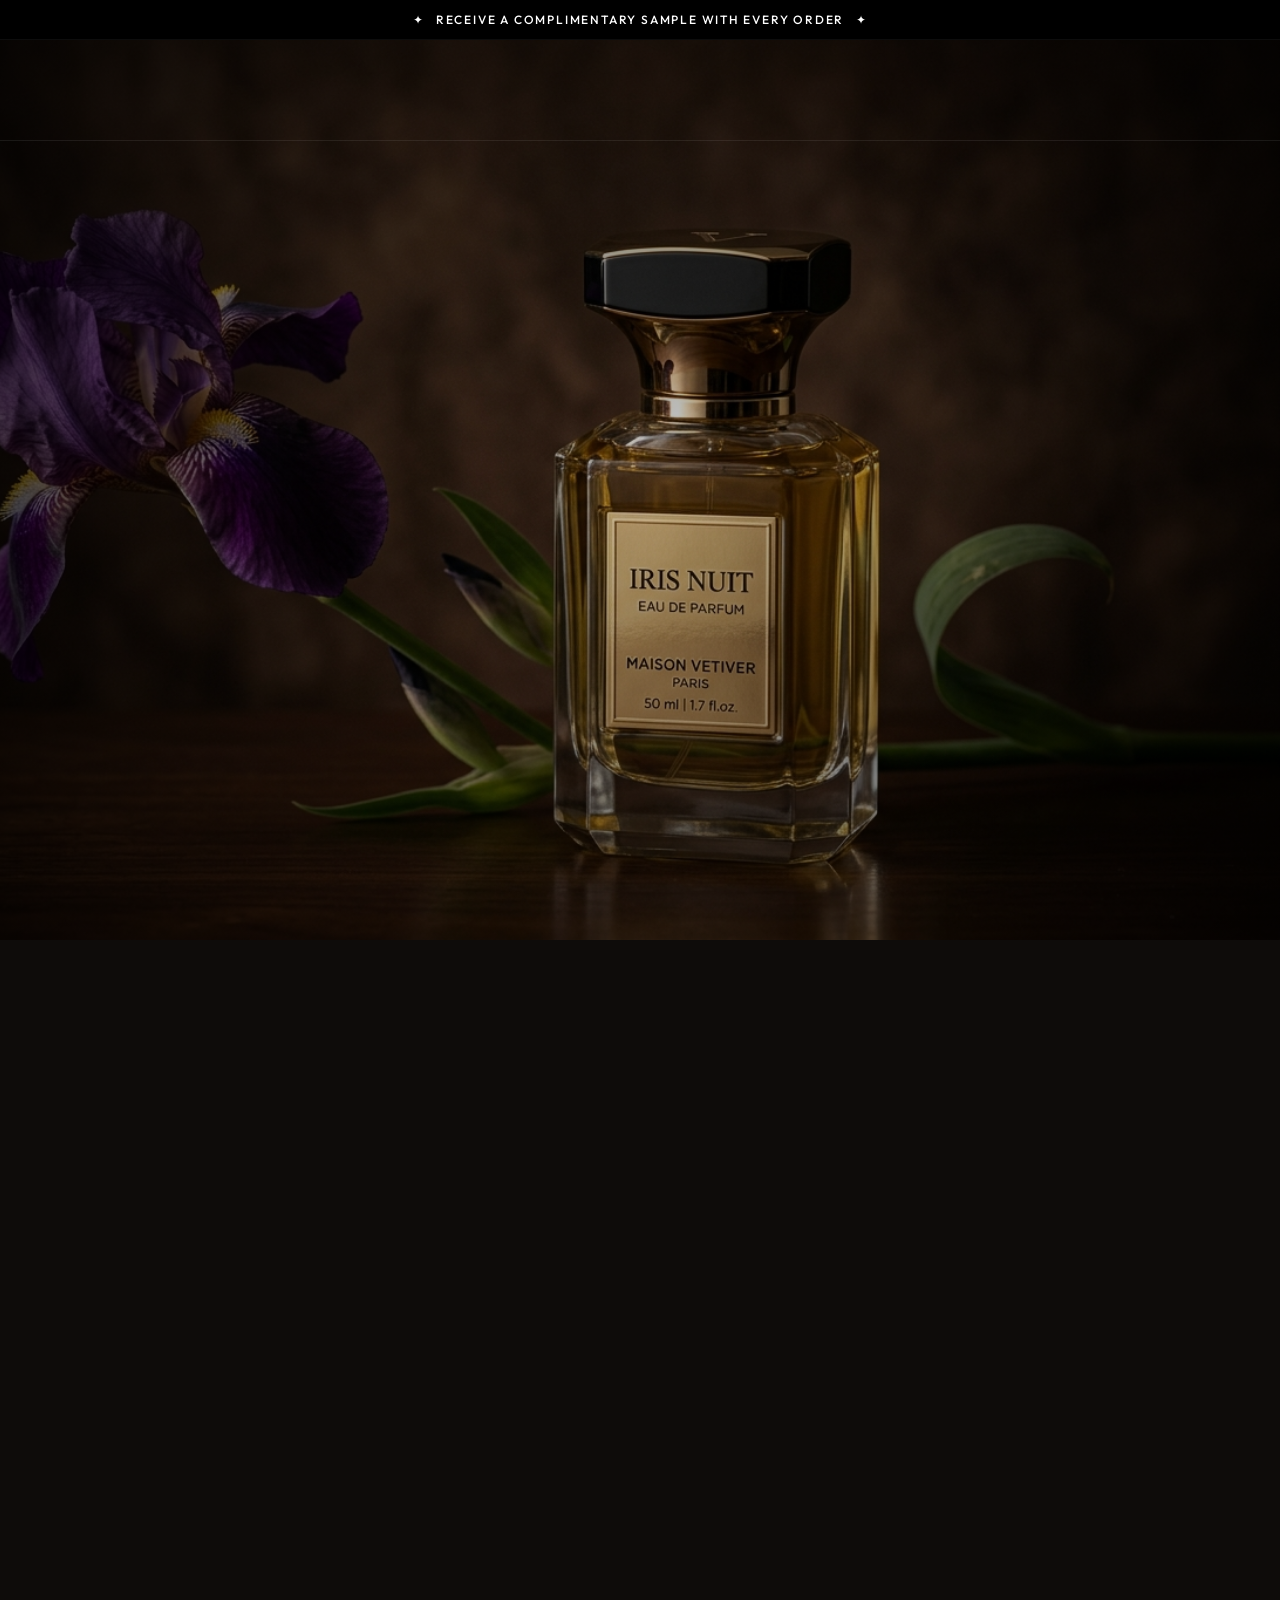
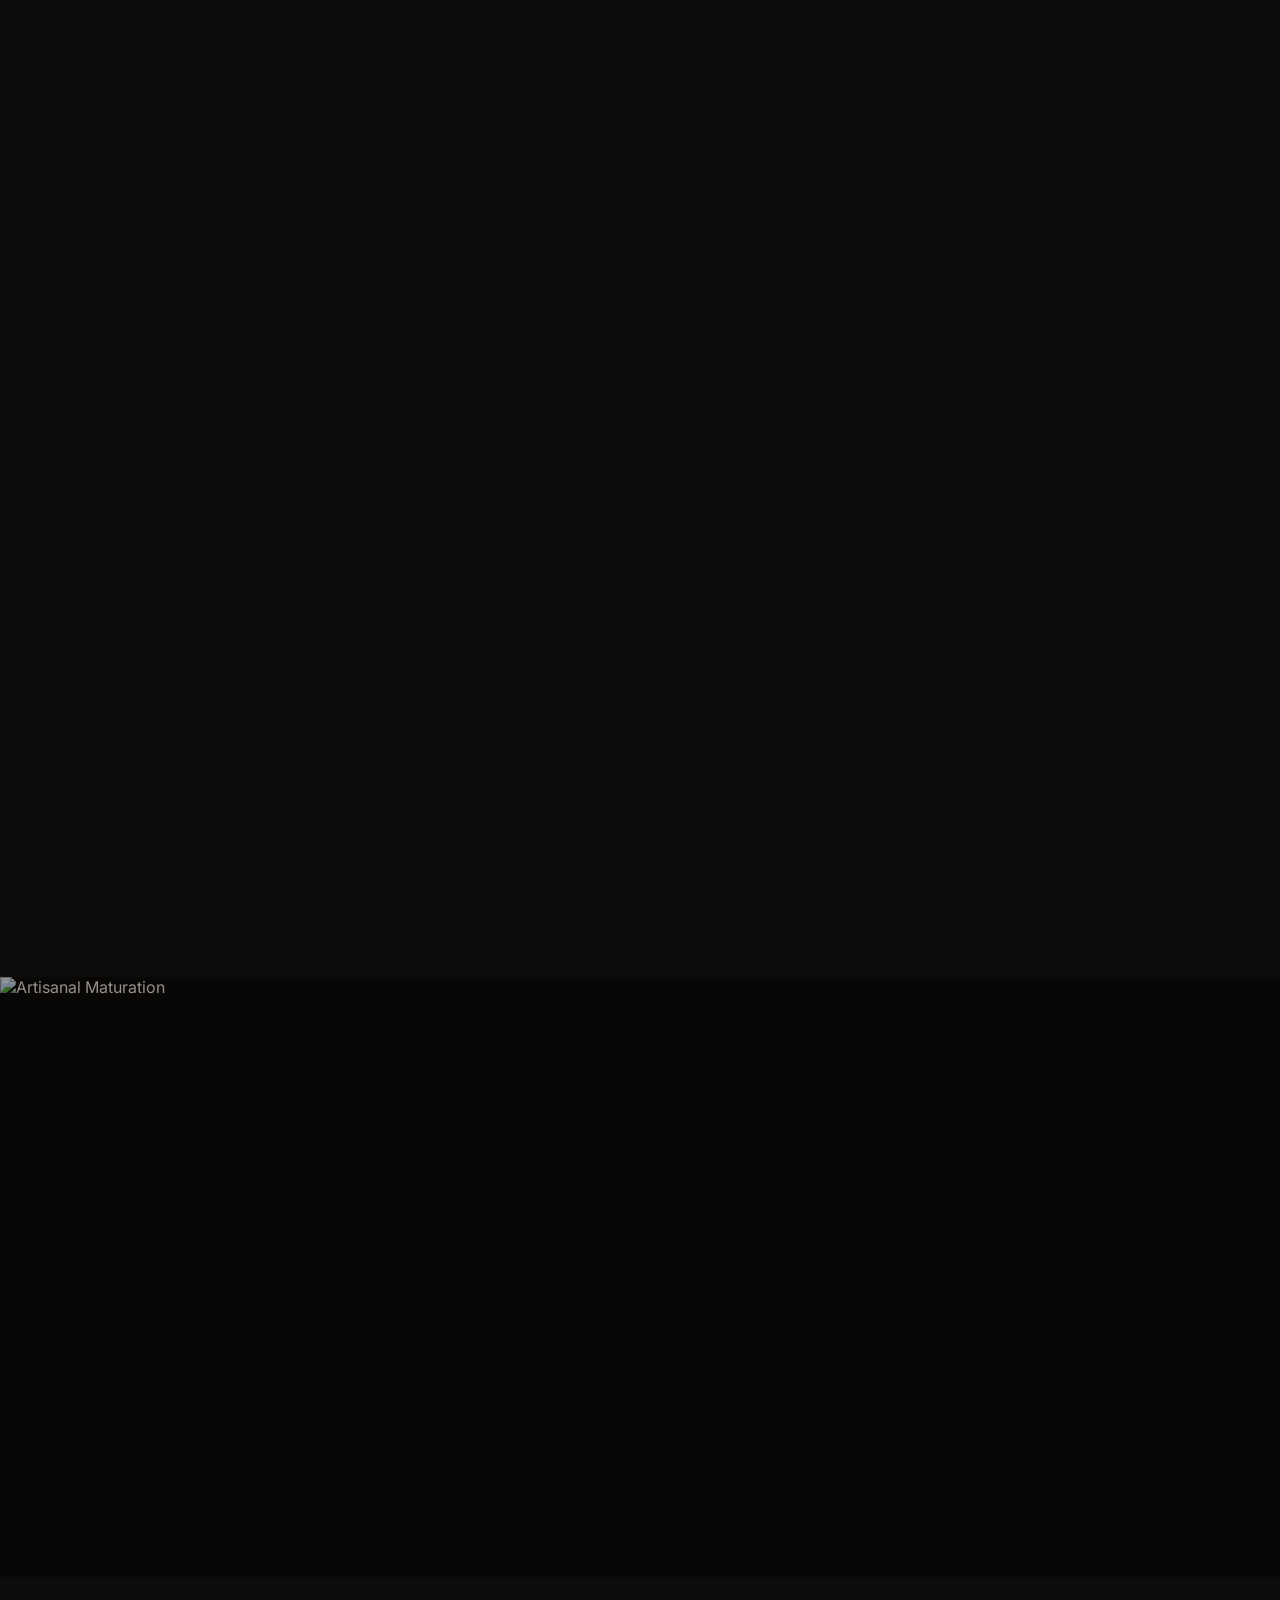
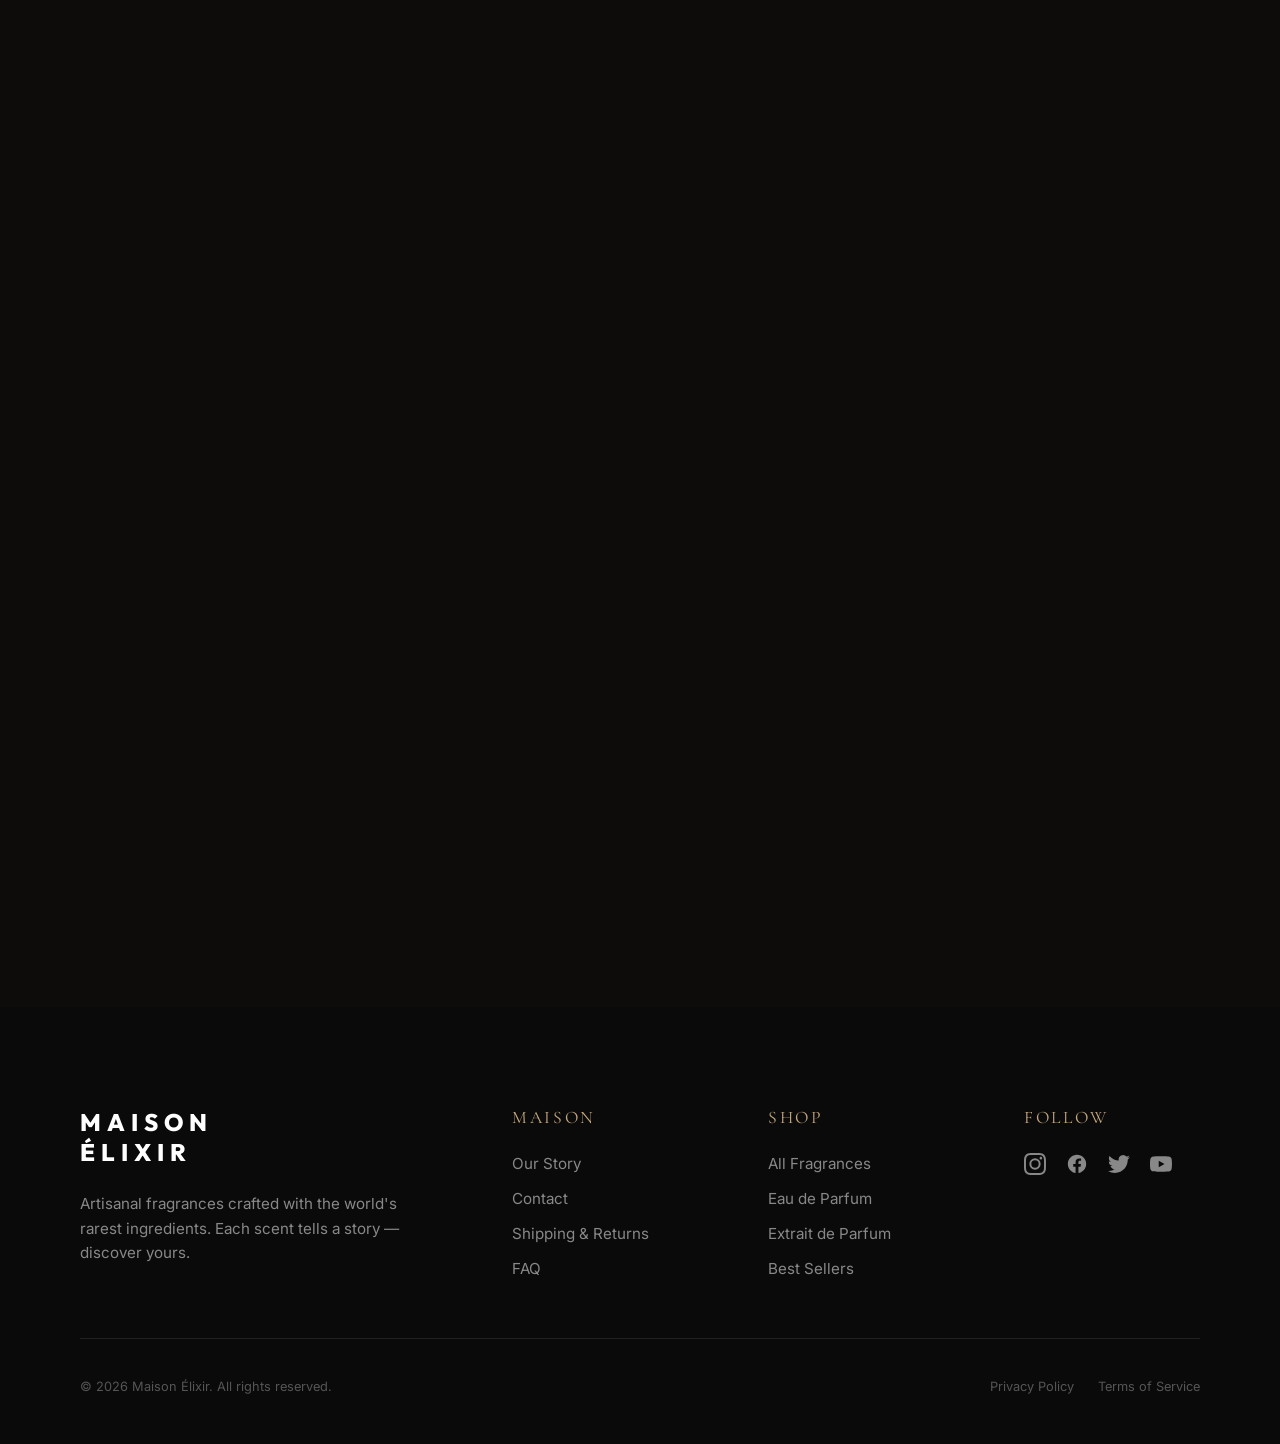
==== commit e4fabbf0: "design: implement LOREN style hero layout with top announcement, left title, and rectangular outline" ====
--- a/public/index.html
+++ b/public/index.html
@@ -17,6 +17,10 @@
 </head>
 
 <body class="home-page">
+
+  <div class="announcement-bar">
+    <span>✦ &nbsp; Receive a complimentary sample with every order &nbsp; ✦</span>
+  </div>
 
   <header class="header">
     <div class="header-container reveal">
@@ -28,9 +32,17 @@
         </svg>
       </button>
 
-      <div class="logo-centered">
-        <a href="index.html">MAISON<br>ÉLIXIR</a>
-      </div>
+      <div class="logo-left">
+        <a href="index.html">MAISON ÉLIXIR</a>
+      </div>
+
+      <nav class="desktop-nav">
+        <a href="shop.html">Shop</a>
+        <a href="shop.html">Fragrances</a>
+        <a href="about.html">House</a>
+        <a href="about.html">Journal</a>
+        <a href="contact.html">Contact</a>
+      </nav>
 
       <div class="header-right-actions">
         <button class="header-icon-btn search-btn" aria-label="Search">
@@ -54,25 +66,18 @@
     </div>
   </header>
 
-  <main class="hero-centered">
+  <main class="hero-left-aligned">
     <div class="hero-bg-overlay"></div>
-    <div class="hero-centered-content reveal">
-      <span class="hero-subtitle">NEW · SIGNATURE COLLECTION</span>
-      <h1 class="hero-title">The Art of<br>Scent</h1>
-      <p class="hero-description">Artisanal fragrances crafted with the world's rarest ingredients. Each scent tells a story — discover yours.</p>
+    <div class="hero-left-content reveal">
+      <span class="hero-subtitle">NEW FRAGRANCE CHAPTER</span>
+      <h1 class="hero-title">The softness of iris,<br>the <em>depth</em> of <em>noir</em></h1>
       <div class="hero-buttons">
-        <a href="shop.html" class="btn-pill">
-          <span>SHOP THE COLLECTION</span>
-          <svg class="icon-arrow" style="width:16px;height:16px;fill:currentColor;" viewBox="0 0 24 24">
-            <path d="M5 12h14M12 5l7 7-7 7"/>
+        <a href="shop.html" class="btn-rectangular">
+          <span>SHOP IRIS NOIR</span>
+          <svg class="icon-arrow" viewBox="0 0 24 24" width="16" height="16">
+            <path d="M5 19L19 5M19 5H9M19 5V15" stroke="currentColor" stroke-width="2" stroke-linecap="round" stroke-linejoin="round" fill="none"/>
           </svg>
         </a>
-        <a href="shop.html" class="btn-pill-outline">DISCOVER BLANC SANTAL</a>
-      </div>
-    </div>
-    <div class="scroll-indicator">
-      <div class="mouse-icon">
-        <div class="wheel"></div>
       </div>
     </div>
   </main>
--- a/public/css/main.css
+++ b/public/css/main.css
@@ -1,15 +1,16 @@
 @import url('https://fonts.googleapis.com/css2?family=Cormorant+Garamond:ital,wght@0,300;0,400;0,500;0,600;0,700;1,400&family=Inter:wght@300;400;500;600;700;800&family=Outfit:wght@300;400;500;600;700;800&display=swap');
 
 :root {
-  --primary: #111;
-  --bg-main: #FFF;
-  --bg-hero: #F8F6F0; /* Soft warm luxury beige background */
+  --primary: #F4EFE6; /* Warm ivory/white text for dark theme */
+  --bg-main: #0E0C0A; /* Dark charcoal/brown background */
+  --bg-hero: #151210; /* Dark warm brown for hero/sections */
   --transition-smooth: all 0.6s cubic-bezier(0.16, 1, 0.3, 1);
   --border-radius: 100px;
   --accent: #C5A880; /* Premium luxury gold/amber accent */
-  --accent-light: #F4EFE6;
+  --accent-light: #1D1915; /* Dark brown for inputs/cards */
   --accent-dark: #A3875E;
   --font-serif: 'Cormorant Garamond', serif;
+  --text-muted: #8E8377;
 }
 
 * {
@@ -266,7 +267,7 @@
   width: 100%;
   max-width: 800px;
   height: auto;
-  mix-blend-mode: multiply;
+  mix-blend-mode: normal;
   transition: var(--transition-smooth);
   animation: float 6s ease-in-out infinite;
 }
@@ -528,7 +529,7 @@
 
 /* Featured Products */
 .featured-products {
-  background-color: #FAFAFA;
+  background-color: var(--bg-main);
 }
 
 .product-grid {
@@ -565,7 +566,7 @@
 .product-display img {
   width: 100%;
   height: auto;
-  mix-blend-mode: multiply;
+  mix-blend-mode: normal;
   transition: var(--transition-smooth);
 }
 
@@ -643,8 +644,8 @@
 
 .testimonial-card {
   padding: 40px;
-  background: #FFF;
-  border: 1px solid #F0F0F0;
+  background: var(--bg-hero);
+  border: 1px solid rgba(255, 255, 255, 0.05);
   border-radius: 20px;
   text-align: left;
 }
@@ -654,7 +655,7 @@
   font-size: 1.1rem;
   line-height: 1.6;
   margin-bottom: 25px;
-  color: #333;
+  color: var(--primary);
 }
 
 .testimonial-author {
@@ -698,7 +699,7 @@
 }
 
 .process-step p {
-  color: #666;
+  color: var(--text-muted);
   line-height: 1.7;
 }
 
@@ -835,7 +836,7 @@
 }
 .product-display {
   position: relative;
-  background-color: #F8F6F0;
+  background-color: var(--accent-light);
   border-radius: 24px;
   margin-bottom: 20px;
   aspect-ratio: 1;
@@ -845,10 +846,12 @@
   padding: 30px;
   overflow: hidden;
   transition: var(--transition-smooth);
+  border: 1px solid rgba(255, 255, 255, 0.03);
 }
 .product-card:hover .product-display {
   transform: translateY(-5px);
-  box-shadow: 0 20px 40px rgba(0,0,0,0.05);
+  box-shadow: 0 20px 40px rgba(0,0,0,0.4);
+  border-color: rgba(255, 255, 255, 0.08);
 }
 .product-card:hover .product-display img {
   transform: scale(1.08);
@@ -1137,4 +1140,263 @@
   0%, 20%, 50%, 80%, 100% { transform: translate(-50%, 0); }
   40% { transform: translate(-50%, -10px); }
   60% { transform: translate(-50%, -5px); }
+}
+
+/* Responsive Overrides for Maison Elixir Centered Elements */
+@media (max-width: 992px) {
+  .hero-title {
+    font-size: 4.5rem;
+  }
+  .hero-description {
+    font-size: 1.15rem;
+    max-width: 500px;
+    margin-bottom: 35px;
+  }
+  .logo-centered a {
+    font-size: 1.25rem;
+    letter-spacing: 0.2em;
+  }
+  .header-container {
+    padding: 0 30px;
+  }
+}
+
+@media (max-width: 768px) {
+  .hero-title {
+    font-size: 3.5rem;
+  }
+  .hero-description {
+    font-size: 1.05rem;
+    max-width: 450px;
+    margin-bottom: 30px;
+  }
+  .btn-pill, .btn-pill-outline {
+    padding: 16px 36px;
+    font-size: 0.85rem;
+    letter-spacing: 0.1em;
+  }
+  .logo-centered {
+    position: absolute;
+    left: 50%;
+    transform: translateX(-50%);
+  }
+  .header-container {
+    justify-content: space-between;
+    padding: 0 20px;
+    height: 80px;
+  }
+}
+
+@media (max-width: 576px) {
+  .hero-title {
+    font-size: 2.8rem;
+    line-height: 1.2;
+  }
+  .hero-description {
+    font-size: 0.95rem;
+    line-height: 1.6;
+    max-width: 100%;
+    margin-bottom: 25px;
+  }
+  .hero-buttons {
+    flex-direction: column;
+    width: 100%;
+    gap: 12px;
+  }
+  .btn-pill, .btn-pill-outline {
+    width: 100%;
+    justify-content: center;
+    box-sizing: border-box;
+    padding: 15px 25px;
+  }
+  .logo-centered a {
+    font-size: 1.1rem;
+    letter-spacing: 0.15em;
+  }
+  .header-right-actions {
+    gap: 10px;
+  }
+  .header-container {
+    padding: 0 15px;
+  }
+  .scroll-indicator {
+    bottom: 20px;
+  }
+}
+
+/* Announcement Bar */
+.announcement-bar {
+  background-color: #000000;
+  color: #FFFFFF;
+  font-family: 'Outfit', sans-serif;
+  font-size: 0.75rem;
+  font-weight: 500;
+  letter-spacing: 0.15em;
+  text-align: center;
+  padding: 12px 20px;
+  text-transform: uppercase;
+  z-index: 101;
+  position: relative;
+  border-bottom: 1px solid rgba(255, 255, 255, 0.05);
+}
+
+/* Header left logo & centered nav overrides */
+.logo-left a {
+  font-family: var(--font-serif);
+  font-weight: 400;
+  font-size: 1.8rem;
+  letter-spacing: 0.05em;
+  text-transform: uppercase;
+  color: var(--primary);
+  text-decoration: none;
+}
+.home-page .logo-left a {
+  color: #FFFFFF;
+}
+
+.desktop-nav {
+  display: flex;
+  gap: 35px;
+  position: absolute;
+  left: 50%;
+  transform: translateX(-50%);
+}
+.desktop-nav a {
+  font-family: 'Outfit', sans-serif;
+  font-size: 0.95rem;
+  font-weight: 400;
+  color: var(--primary);
+  text-decoration: none;
+  opacity: 0.85;
+  transition: var(--transition-smooth);
+}
+.home-page .desktop-nav a {
+  color: #FFFFFF;
+}
+.desktop-nav a:hover {
+  opacity: 1;
+  color: var(--accent);
+}
+
+/* Hero left aligned layout */
+.hero-left-aligned {
+  position: relative;
+  height: 100vh;
+  display: flex;
+  align-items: center;
+  justify-content: flex-start;
+  text-align: left;
+  background-image: url('../assets/images/hero_iris.jpg');
+  background-size: cover;
+  background-position: center right;
+  color: #FFFFFF;
+  padding: 0 10%;
+}
+.hero-left-content {
+  position: relative;
+  z-index: 2;
+  max-width: 750px;
+  display: flex;
+  flex-direction: column;
+  align-items: flex-start;
+}
+.hero-left-aligned .hero-subtitle {
+  font-family: 'Outfit', sans-serif;
+  font-size: 0.85rem;
+  font-weight: 600;
+  color: var(--accent);
+  letter-spacing: 0.2em;
+  text-transform: uppercase;
+  margin-bottom: 25px;
+}
+.hero-left-aligned .hero-title {
+  font-family: var(--font-serif);
+  font-size: 4.8rem;
+  font-weight: 300;
+  line-height: 1.15;
+  margin-bottom: 45px;
+  color: #FFFFFF;
+  letter-spacing: 0.01em;
+}
+.hero-left-aligned .hero-title em {
+  font-style: italic;
+  font-family: var(--font-serif);
+}
+
+/* Rectangular arrow button */
+.btn-rectangular {
+  display: inline-flex;
+  align-items: center;
+  gap: 15px;
+  padding: 18px 35px;
+  border: 1px solid rgba(255, 255, 255, 0.4);
+  background: transparent;
+  color: #FFFFFF;
+  font-family: 'Outfit', sans-serif;
+  font-size: 0.85rem;
+  font-weight: 600;
+  letter-spacing: 0.2em;
+  text-transform: uppercase;
+  text-decoration: none;
+  transition: var(--transition-smooth);
+}
+.btn-rectangular:hover {
+  border-color: #FFFFFF;
+  background: rgba(255, 255, 255, 0.08);
+}
+.btn-rectangular svg {
+  transition: transform 0.4s ease;
+}
+.btn-rectangular:hover svg {
+  transform: translate(3px, -3px);
+}
+
+/* Responsive overrides for left-aligned layout */
+@media (max-width: 1024px) {
+  .desktop-nav {
+    display: none !important; /* Hide desktop nav and show mobile burger on tablet */
+  }
+  .mobile-menu-btn {
+    display: block !important;
+  }
+  .hero-left-aligned {
+    padding: 0 8%;
+    background-position: 75% center;
+  }
+  .hero-left-aligned .hero-title {
+    font-size: 3.8rem;
+  }
+}
+
+@media (max-width: 768px) {
+  .hero-left-aligned {
+    padding: 0 6%;
+    background-position: 80% center;
+  }
+  .hero-left-aligned .hero-title {
+    font-size: 3rem;
+    line-height: 1.25;
+  }
+  .logo-left a {
+    font-size: 1.4rem;
+  }
+}
+
+@media (max-width: 576px) {
+  .hero-left-aligned {
+    padding: 0 20px;
+    background-position: 85% center;
+  }
+  .hero-left-aligned .hero-title {
+    font-size: 2.3rem;
+  }
+  .btn-rectangular {
+    width: 100%;
+    justify-content: center;
+    box-sizing: border-box;
+  }
+  .announcement-bar {
+    font-size: 0.65rem;
+    padding: 8px 10px;
+  }
 }
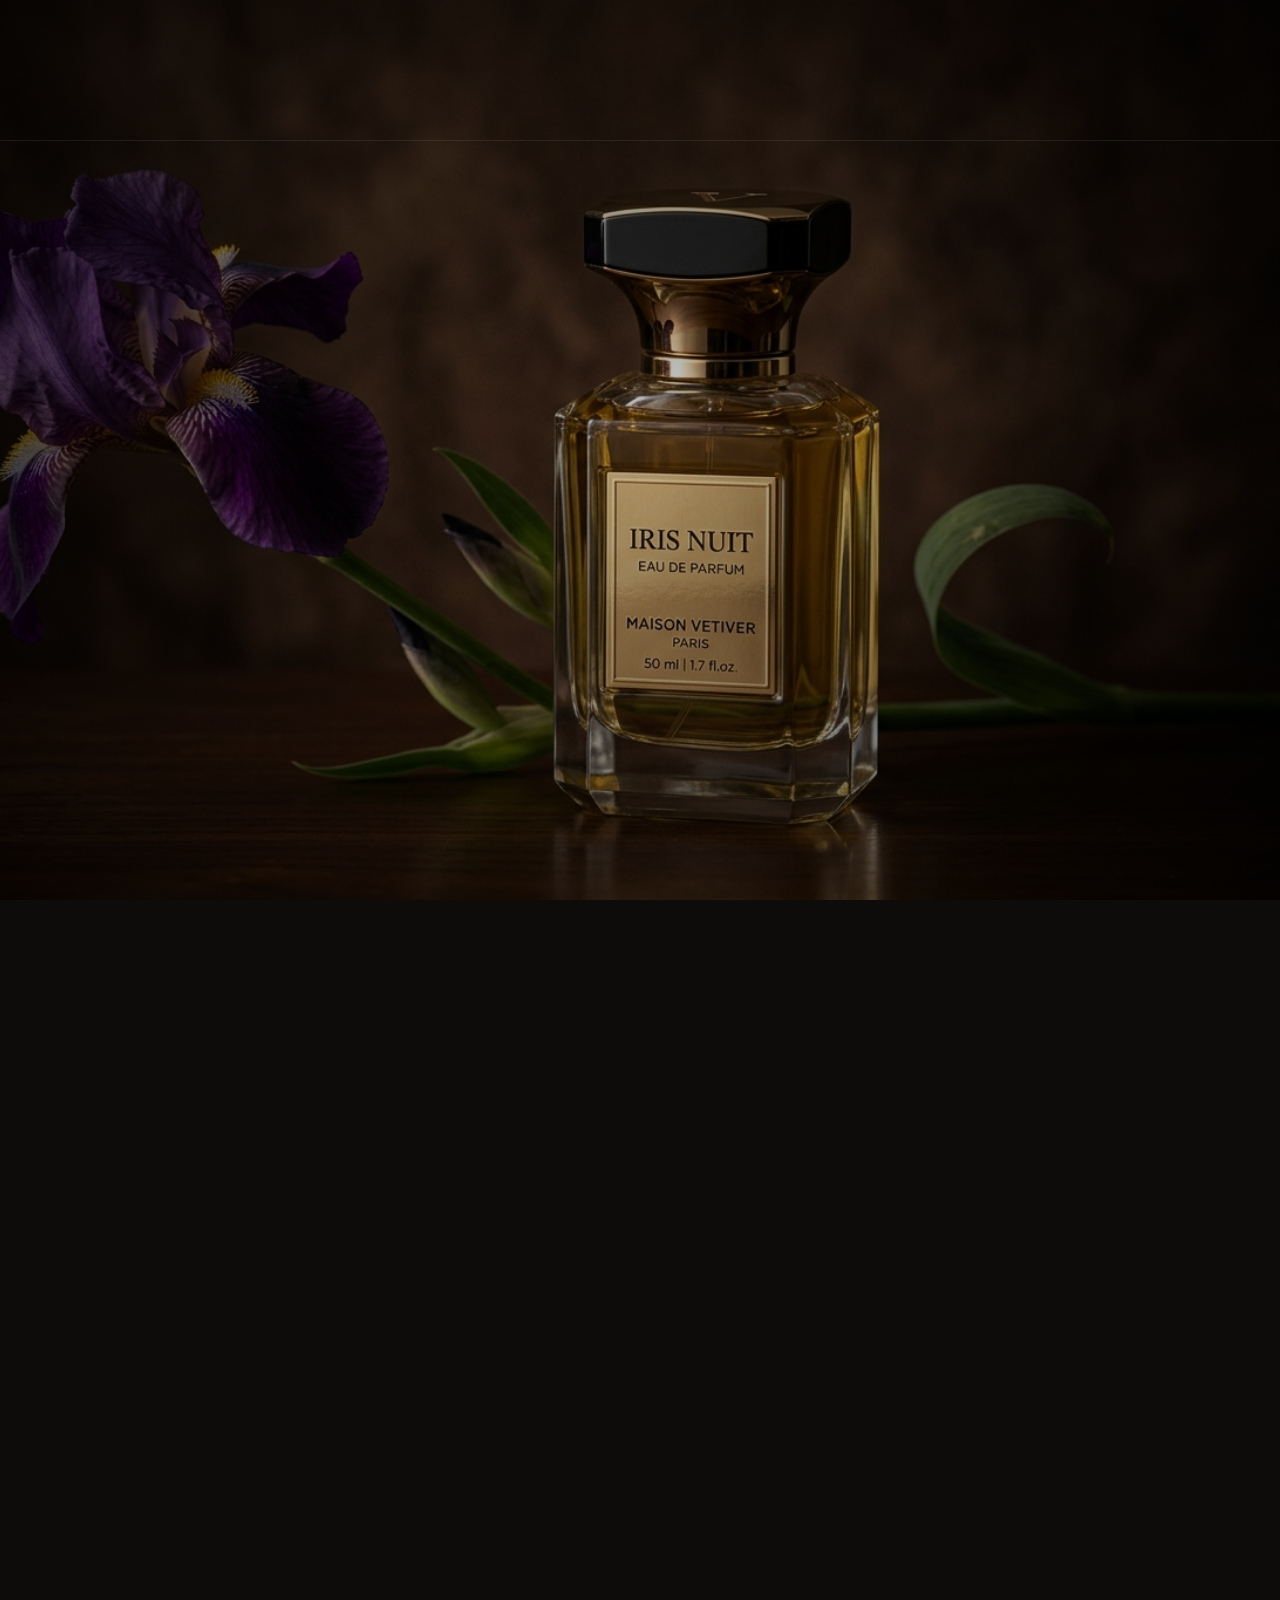
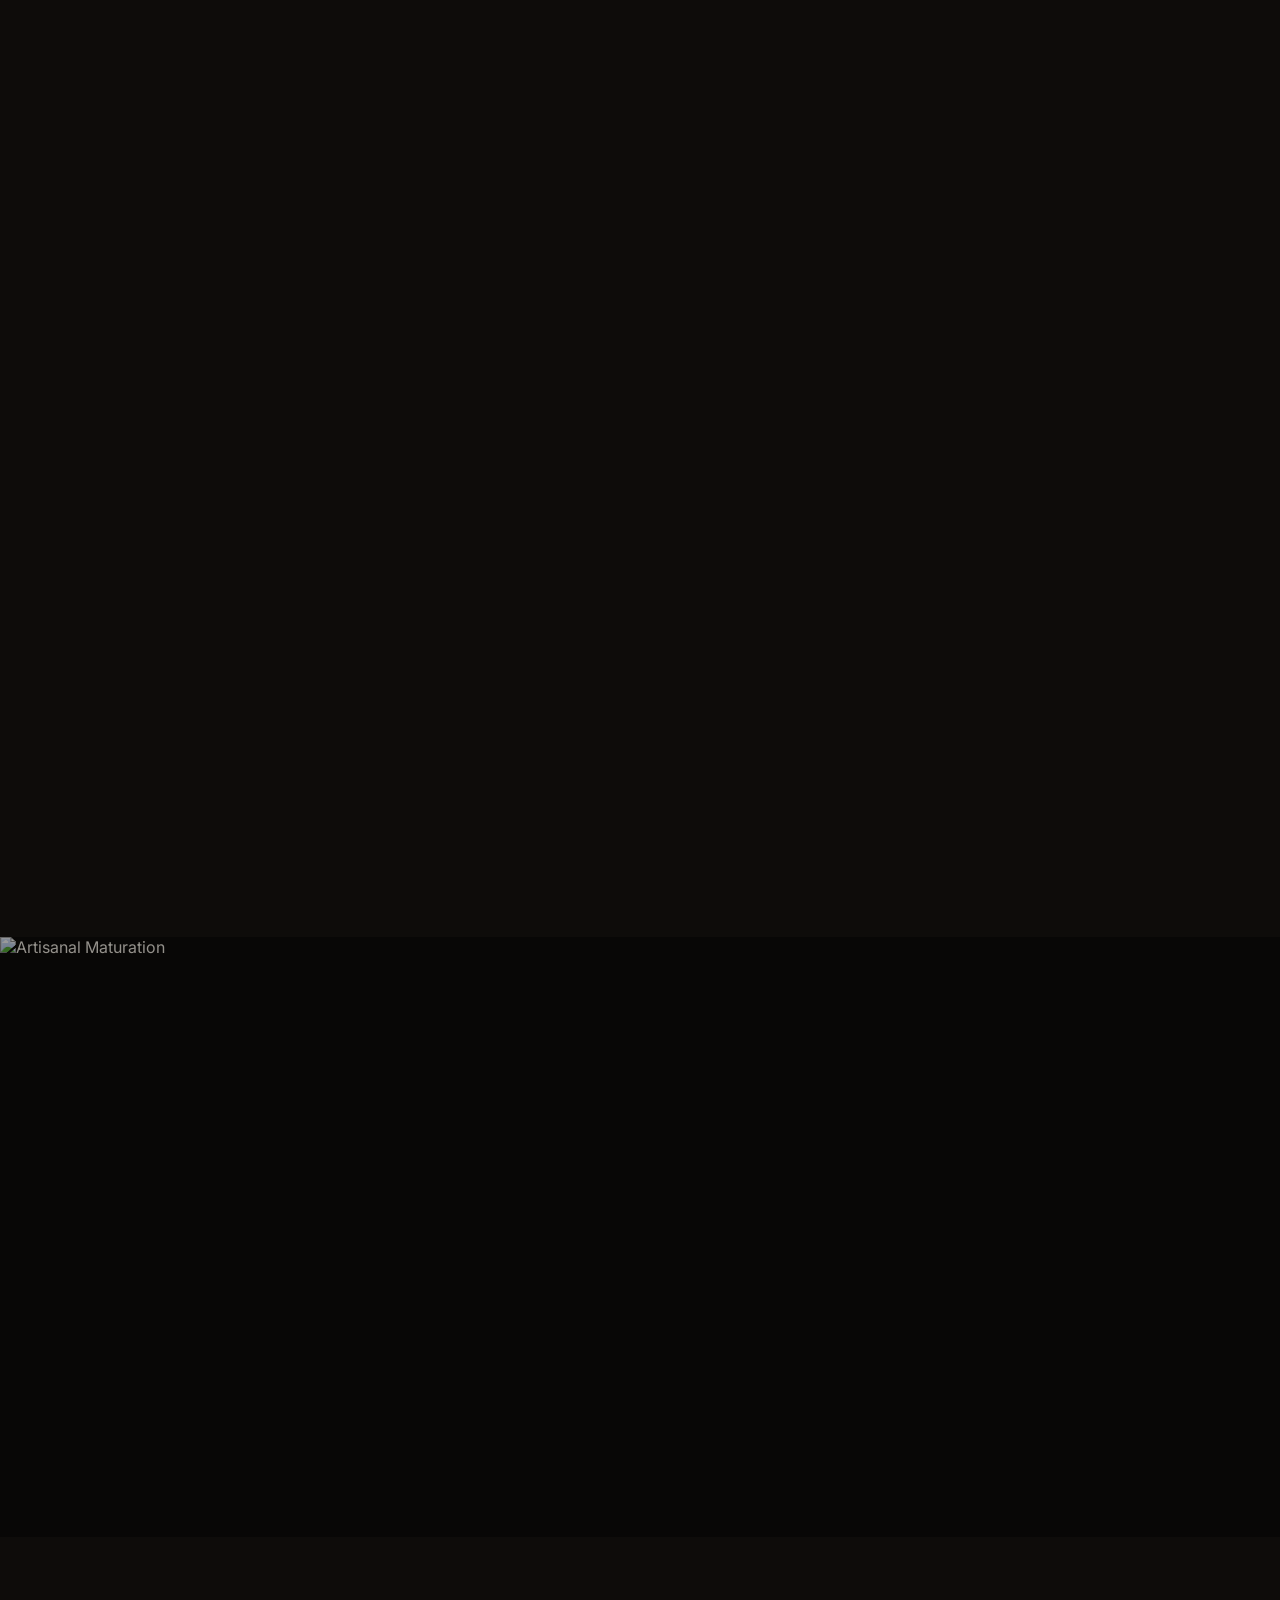
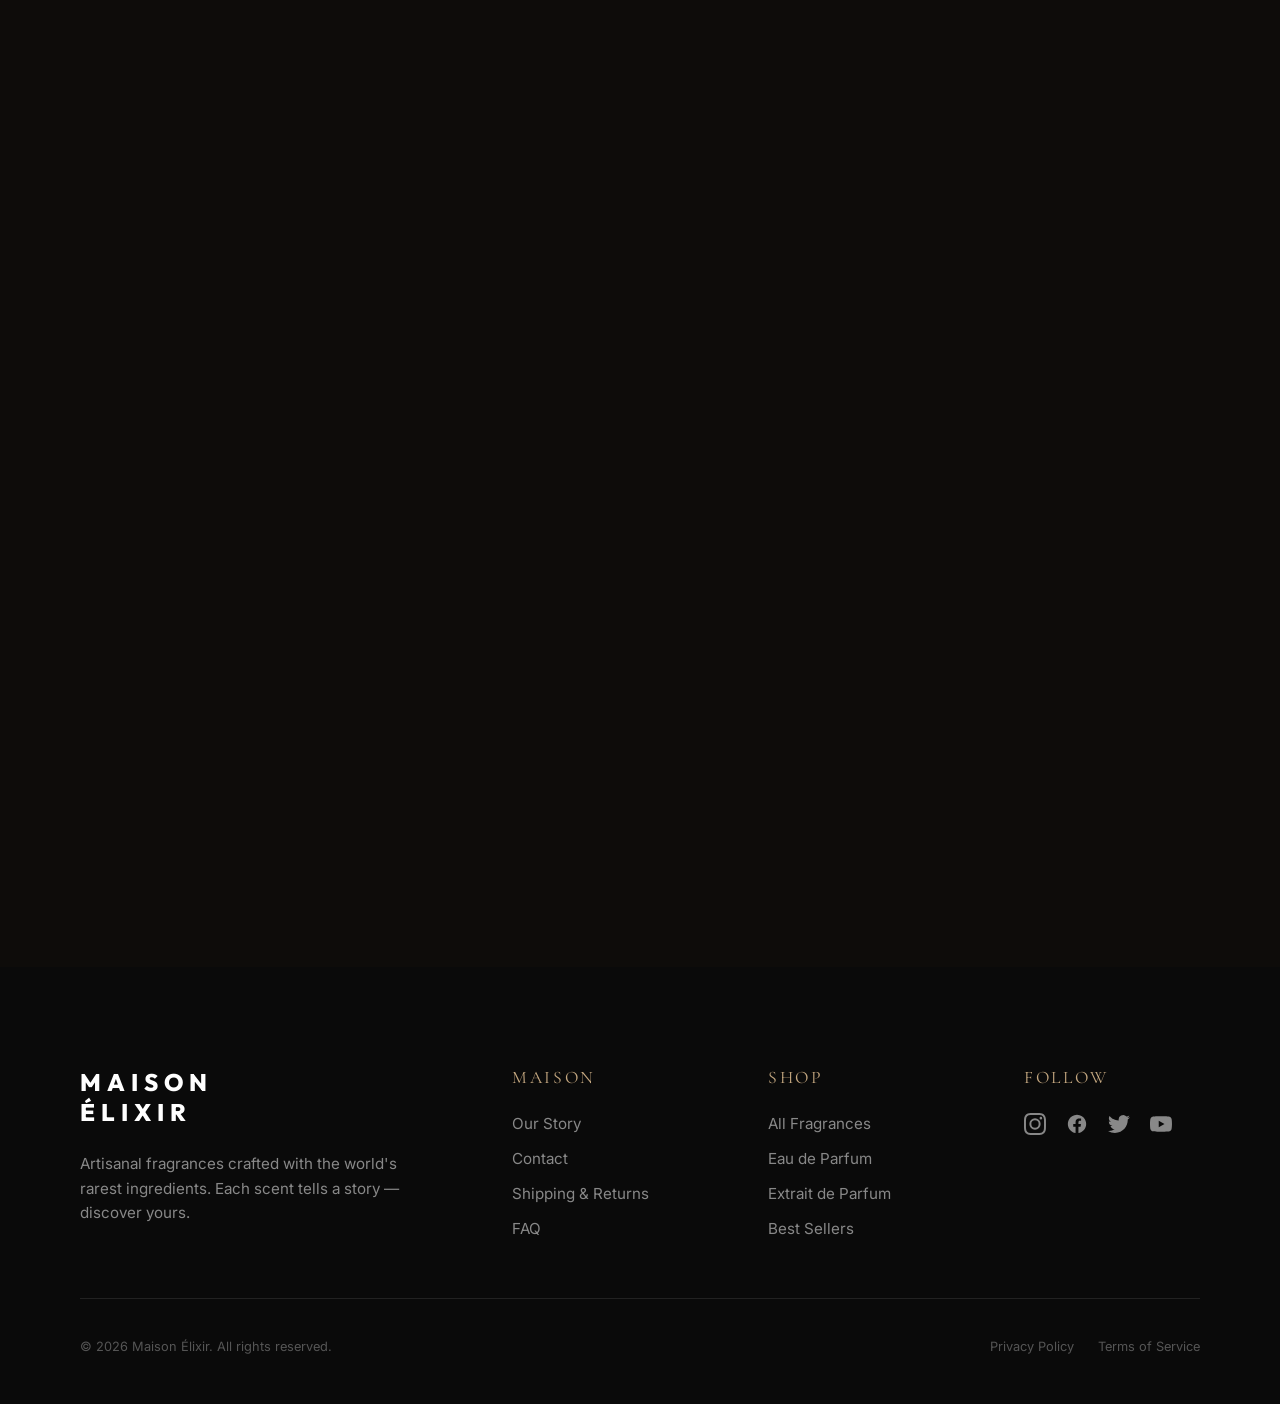
==== commit d9ef6641: "fix: remove announcement bar and align mobile wishlist/cart icons to the far right edge of header" ====
--- a/public/index.html
+++ b/public/index.html
@@ -18,9 +18,7 @@
 
 <body class="home-page">
 
-  <div class="announcement-bar">
-    <span>✦ &nbsp; Receive a complimentary sample with every order &nbsp; ✦</span>
-  </div>
+
 
   <header class="header">
     <div class="header-container reveal">
--- a/public/css/main.css
+++ b/public/css/main.css
@@ -965,48 +965,29 @@
   fill: currentColor;
 }
 
-/* Centered Header Styles overrides */
+/* Centered Header Styles overrides - CSS Grid layout to prevent overlaps */
 .header {
-  border-bottom: 1px solid rgba(0, 0, 0, 0.03);
+  border-bottom: 1px solid rgba(255, 255, 255, 0.05);
 }
 .header-container {
-  display: flex;
-  justify-content: space-between;
-  align-items: center;
-  position: relative;
+  display: grid;
+  grid-template-columns: 1fr auto 1fr;
+  align-items: center;
   height: 90px;
   max-width: 1400px;
   margin: 0 auto;
   padding: 0 40px;
-}
-.logo-centered {
-  position: absolute;
-  left: 50%;
-  transform: translateX(-50%);
-  text-align: center;
-}
-.logo-centered a {
-  font-family: 'Outfit', sans-serif;
-  font-weight: 800;
-  font-size: 1.4rem;
-  letter-spacing: 0.25em;
-  text-transform: uppercase;
-  line-height: 1.1;
-  color: var(--primary);
-  text-decoration: none;
-}
-.home-page .logo-centered a {
-  color: #FFFFFF;
+  position: relative;
 }
 .mobile-menu-btn {
+  display: none !important; /* Hidden on desktop */
   background: none;
   border: none;
   color: var(--primary);
   cursor: pointer;
   padding: 5px;
-  display: flex;
-  align-items: center;
-  transition: var(--transition-smooth);
+  align-items: center;
+  justify-self: start;
 }
 .home-page .mobile-menu-btn {
   color: #FFFFFF;
@@ -1014,7 +995,45 @@
 .mobile-menu-btn:hover {
   color: var(--accent);
 }
+.logo-left {
+  justify-self: start;
+}
+.logo-left a {
+  font-family: var(--font-serif);
+  font-weight: 400;
+  font-size: 1.8rem;
+  letter-spacing: 0.05em;
+  text-transform: uppercase;
+  color: var(--primary);
+  text-decoration: none;
+  white-space: nowrap;
+}
+.home-page .logo-left a {
+  color: #FFFFFF;
+}
+.desktop-nav {
+  justify-self: center;
+  display: flex;
+  gap: 35px;
+}
+.desktop-nav a {
+  font-family: 'Outfit', sans-serif;
+  font-size: 0.95rem;
+  font-weight: 400;
+  color: var(--primary);
+  text-decoration: none;
+  opacity: 0.85;
+  transition: var(--transition-smooth);
+}
+.home-page .desktop-nav a {
+  color: #FFFFFF;
+}
+.desktop-nav a:hover {
+  opacity: 1;
+  color: var(--accent);
+}
 .header-right-actions {
+  justify-self: end;
   display: flex;
   align-items: center;
   gap: 20px;
@@ -1042,7 +1061,7 @@
   fill: none;
 }
 .nav {
-  display: none !important; /* Hide standard nav text */
+  display: none !important; /* Hide old navbar */
 }
 
 /* Centered Hero styles overrides */
@@ -1353,11 +1372,26 @@
 
 /* Responsive overrides for left-aligned layout */
 @media (max-width: 1024px) {
+  .header-container {
+    display: flex;
+    justify-content: space-between;
+    align-items: center;
+    padding: 0 20px;
+    height: 80px;
+  }
   .desktop-nav {
     display: none !important; /* Hide desktop nav and show mobile burger on tablet */
   }
   .mobile-menu-btn {
-    display: block !important;
+    display: flex !important;
+  }
+  .logo-left {
+    position: absolute;
+    left: 50%;
+    transform: translateX(-50%);
+  }
+  .logo-left a {
+    font-size: 1.4rem;
   }
   .hero-left-aligned {
     padding: 0 8%;
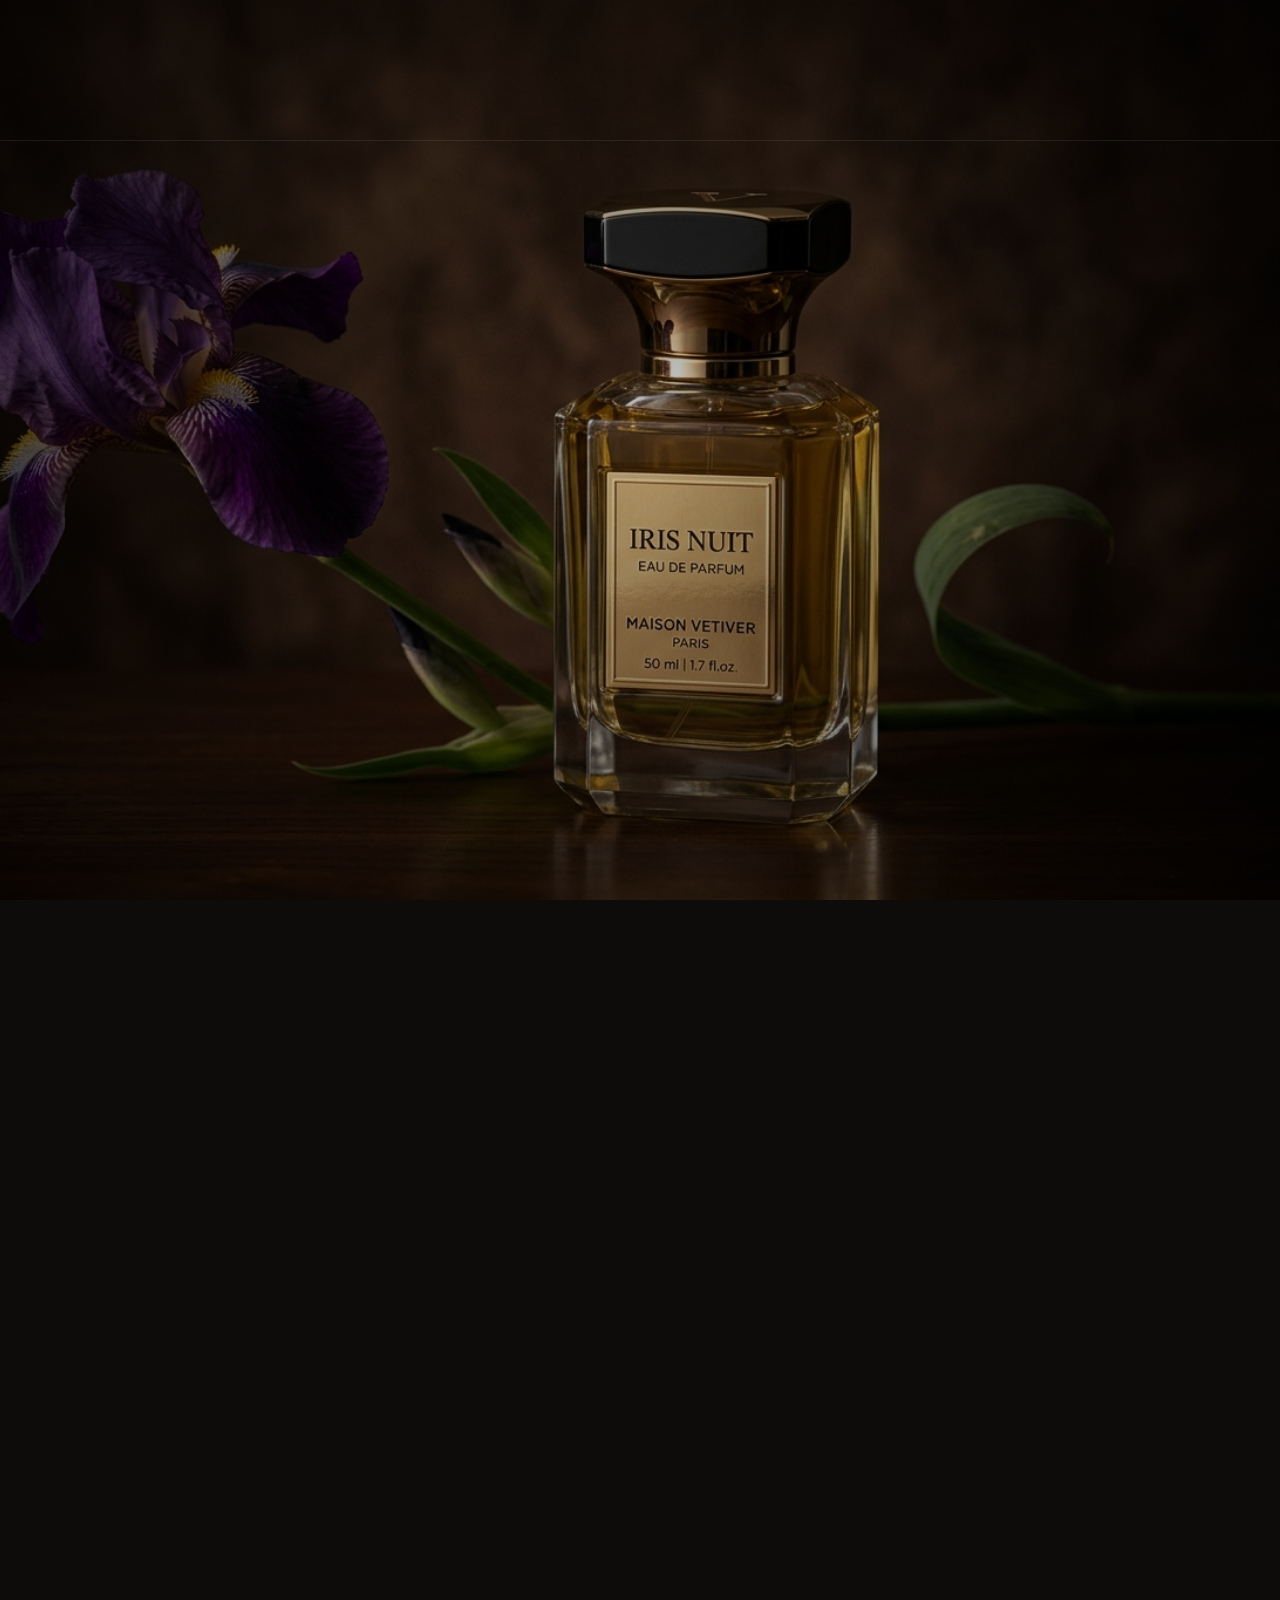
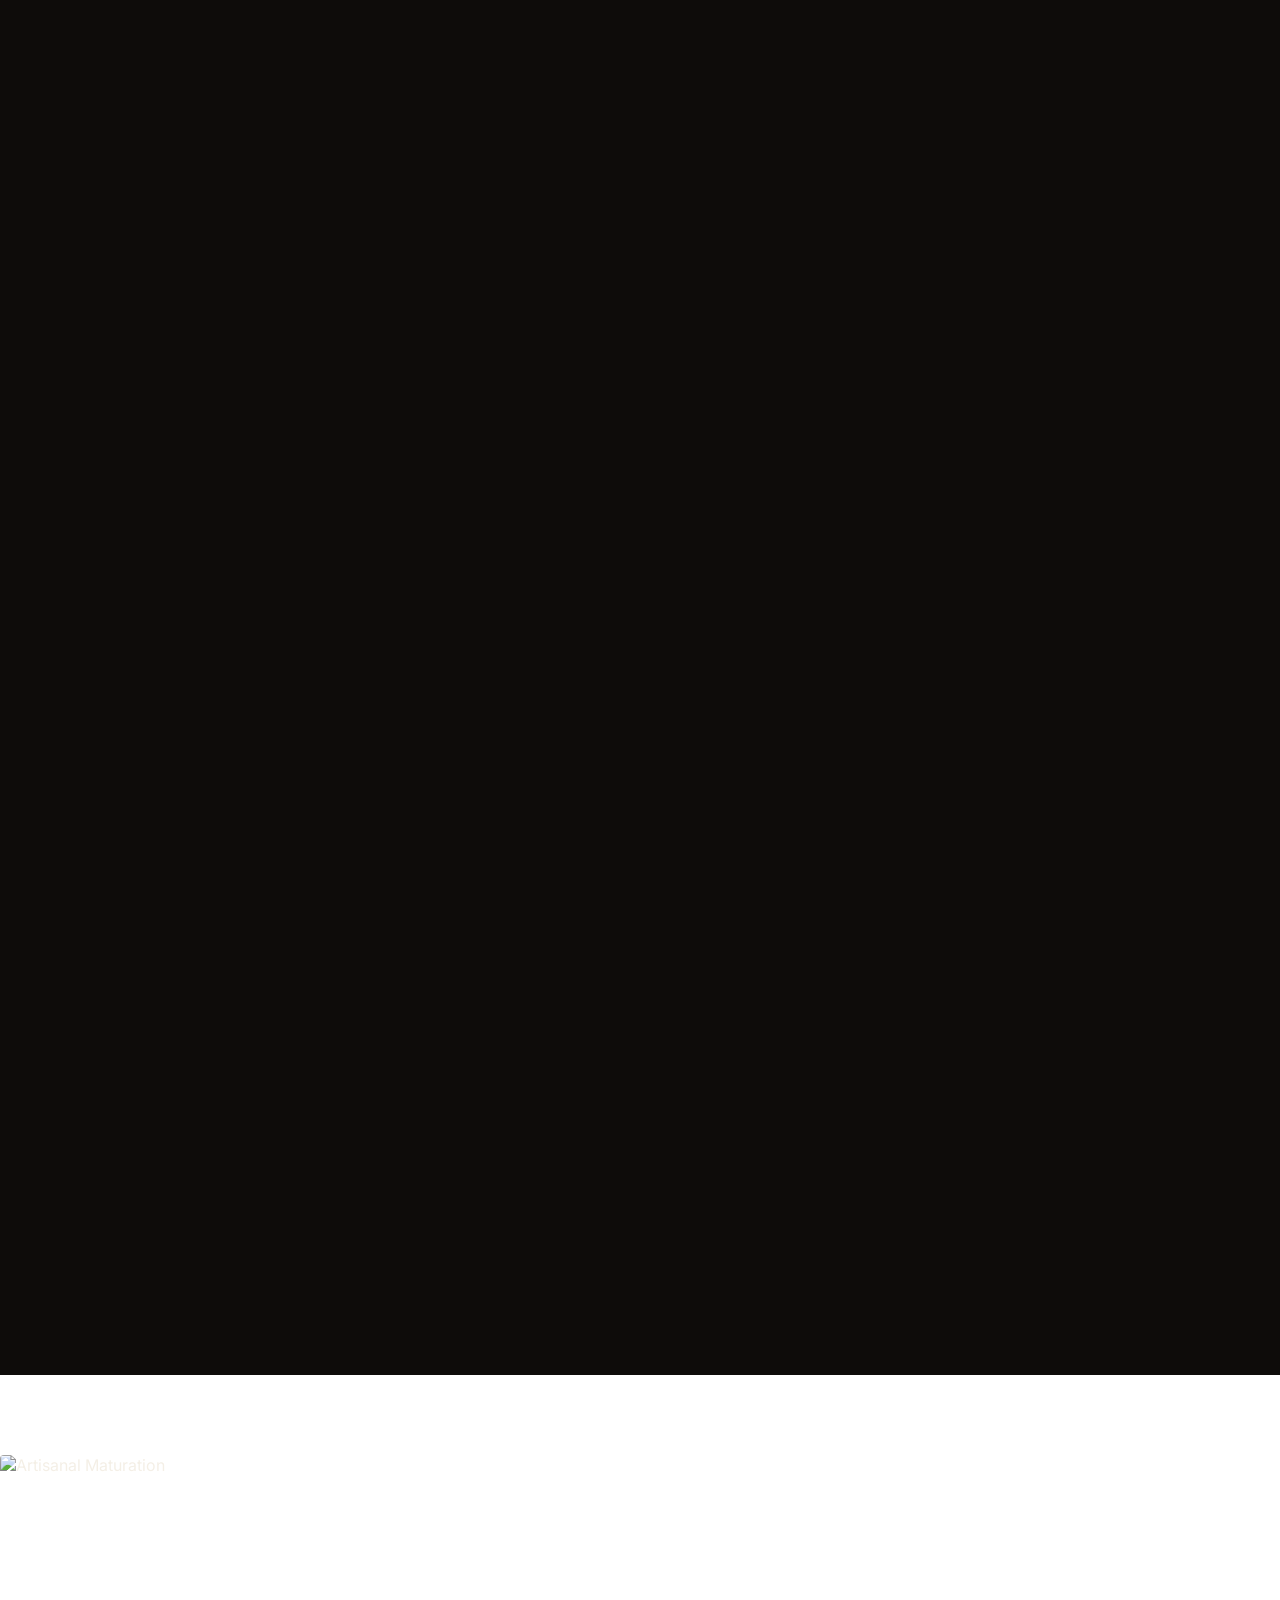
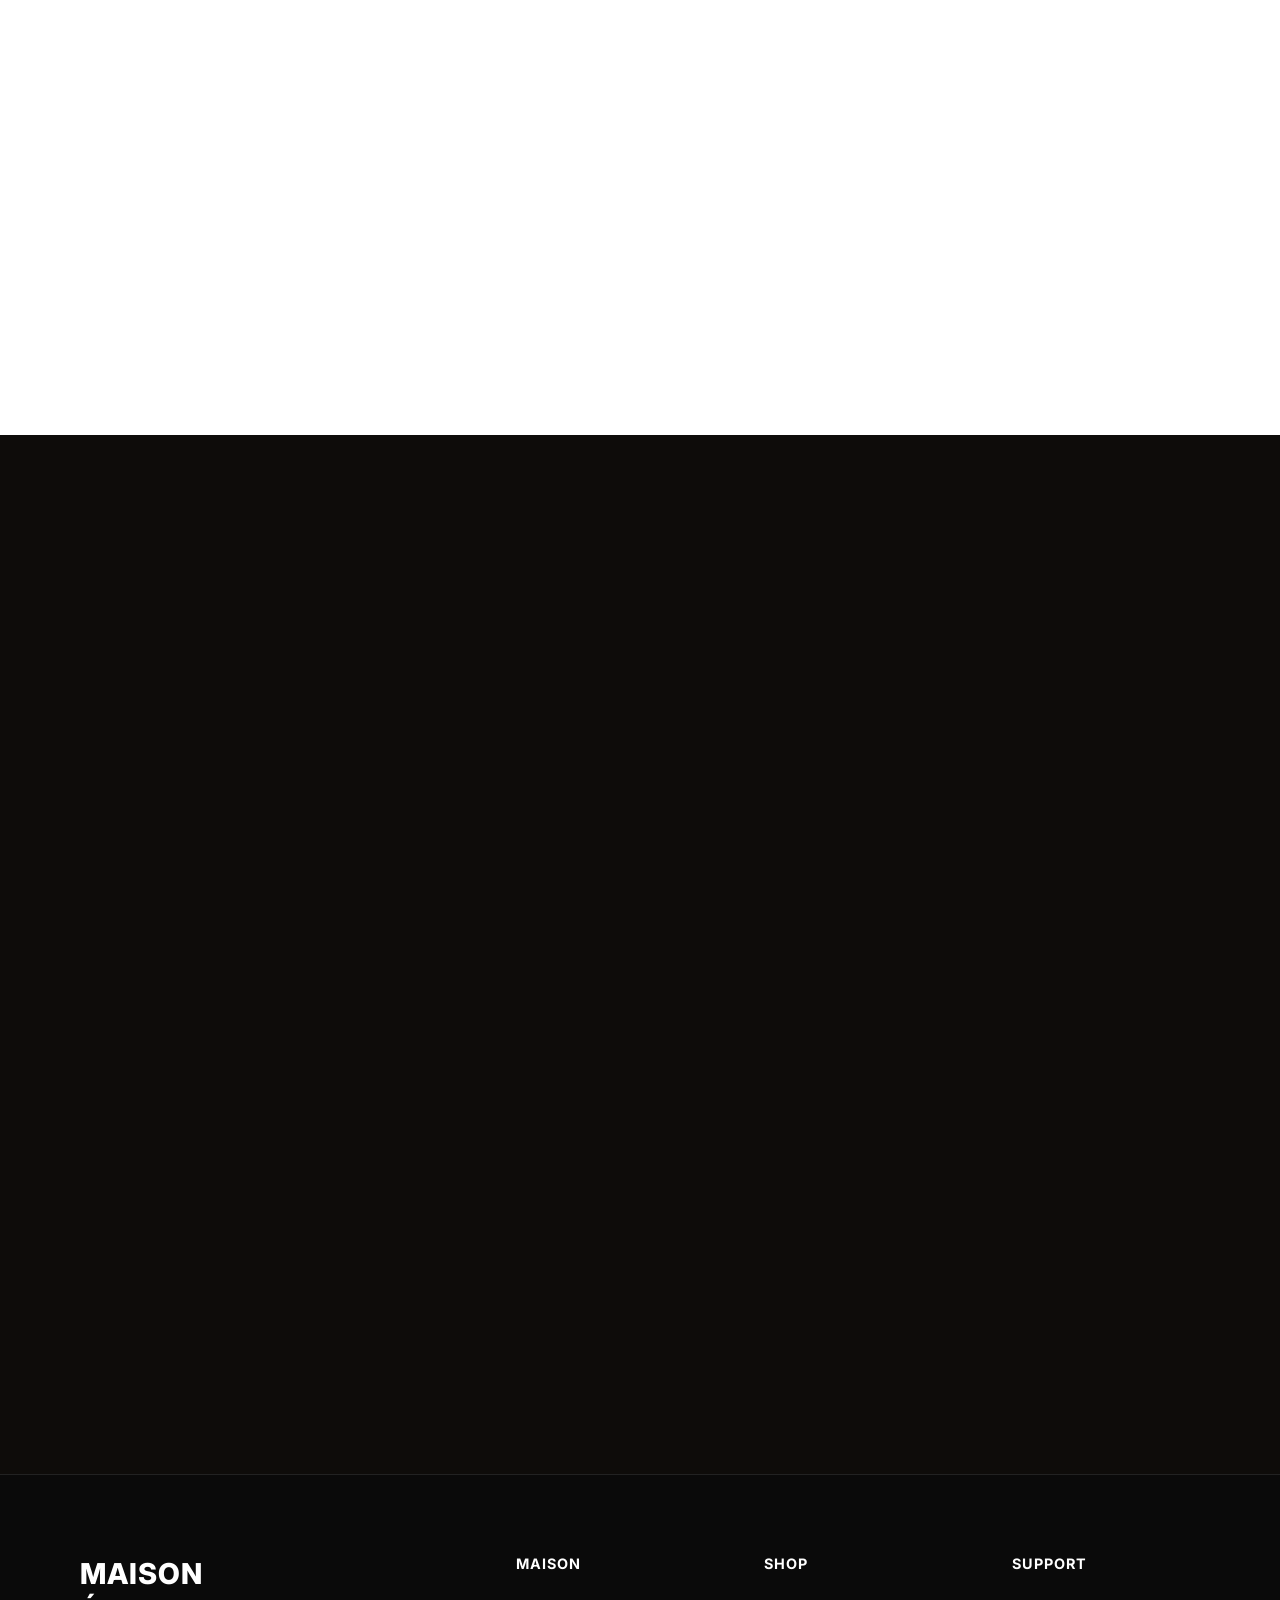
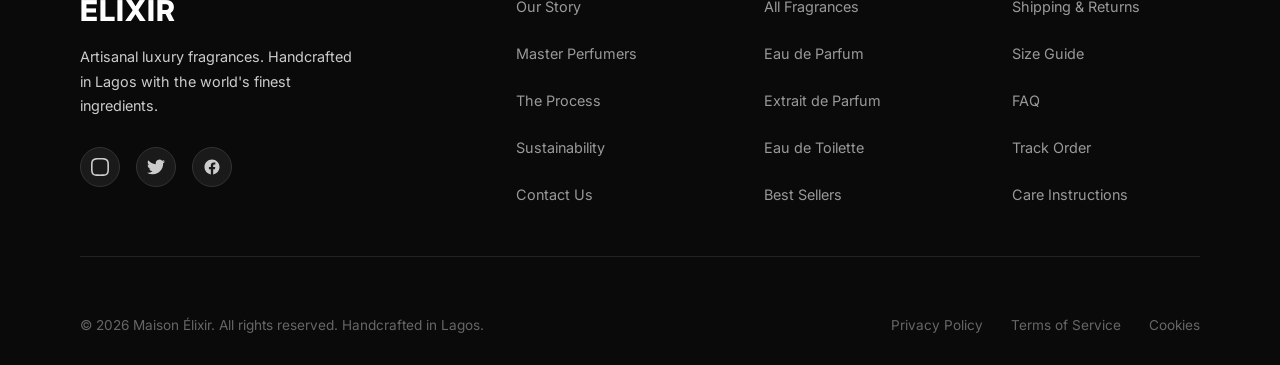
==== commit 282e0b63: "design: restyle home page sections (collections, bestsellers, narrative, testimonials, newsletter, a" ====
--- a/public/index.html
+++ b/public/index.html
@@ -17,8 +17,6 @@
 </head>
 
 <body class="home-page">
-
-
 
   <header class="header">
     <div class="header-container reveal">
@@ -35,8 +33,8 @@
       </div>
 
       <nav class="desktop-nav">
+        <a href="index.html">Home</a>
         <a href="shop.html">Shop</a>
-        <a href="shop.html">Fragrances</a>
         <a href="about.html">House</a>
         <a href="about.html">Journal</a>
         <a href="contact.html">Contact</a>
@@ -64,6 +62,7 @@
     </div>
   </header>
 
+  <!-- HERO SECTION -->
   <main class="hero-left-aligned">
     <div class="hero-bg-overlay"></div>
     <div class="hero-left-content reveal">
@@ -80,226 +79,983 @@
     </div>
   </main>
 
-  <section class="collections section-padding reveal">
+  <!-- REDESIGNED: COLLECTIONS SECTION -->
+  <section class="collections-redesigned section-padding reveal">
     <div class="container">
-      <span class="section-subtitle" style="display:block; font-size:0.85rem; font-weight:700; color:var(--accent); letter-spacing:0.2em; text-transform:uppercase; margin-bottom:15px; text-align:center;">CURATED FOR YOU</span>
-      <h2 class="section-title" style="text-align:center; margin-bottom:60px;">Featured Collections</h2>
-      <div class="collections-grid">
-        <div class="collection-card">
-          <img src="https://images.unsplash.com/photo-1615397349754-cfa2066a298e?auto=format&fit=crop&q=80&w=800"
-            alt="Eau de Parfum" class="collection-img">
-          <div class="collection-overlay">
-            <h3 class="collection-name">Eau de Parfum</h3>
-            <p class="collection-desc">Long-lasting, concentrated signatures</p>
-            <span class="collection-explore">
-              EXPLORE
-              <svg style="width:14px;height:14px;fill:currentColor;" viewBox="0 0 24 24">
-                <path d="M5 12h14M12 5l7 7-7 7"/>
-              </svg>
-            </span>
-          </div>
-        </div>
-        <div class="collection-card">
-          <img src="https://images.unsplash.com/photo-1594035910387-fea47794261f?auto=format&fit=crop&q=80&w=800"
-            alt="Extrait de Parfum" class="collection-img">
-          <div class="collection-overlay">
-            <h3 class="collection-name">Extrait de Parfum</h3>
-            <p class="collection-desc">The highest concentration — pure essence</p>
-            <span class="collection-explore">
-              EXPLORE
-              <svg style="width:14px;height:14px;fill:currentColor;" viewBox="0 0 24 24">
-                <path d="M5 12h14M12 5l7 7-7 7"/>
-              </svg>
-            </span>
-          </div>
-        </div>
-        <div class="collection-card">
-          <img src="https://images.unsplash.com/photo-1592945403244-b3fbafd7f539?auto=format&fit=crop&q=80&w=800"
-            alt="Eau de Toilette" class="collection-img">
-          <div class="collection-overlay">
-            <h3 class="collection-name">Eau de Toilette</h3>
-            <p class="collection-desc">Light, fresh, and effortlessly elegant</p>
-            <span class="collection-explore">
-              EXPLORE
-              <svg style="width:14px;height:14px;fill:currentColor;" viewBox="0 0 24 24">
-                <path d="M5 12h14M12 5l7 7-7 7"/>
-              </svg>
-            </span>
+      <div class="section-header-centered">
+        <span class="section-subtitle">FRAGRANCE TYPES</span>
+        <h2 class="section-title">Discover Our Collections</h2>
+      </div>
+
+      <div class="collections-grid-redesigned">
+        <!-- Collection 1 -->
+        <div class="collection-card-redesigned">
+          <div class="collection-image-wrapper">
+            <img src="https://images.unsplash.com/photo-1615397349754-cfa2066a298e?auto=format&fit=crop&q=80&w=600" alt="Eau de Parfum" class="collection-img-redesigned">
+            <div class="collection-overlay-new">
+              <div class="collection-content-new">
+                <h3>Eau de Parfum</h3>
+                <p>20-30% fragrance concentration</p>
+                <span class="explore-link">Explore Collection →</span>
+              </div>
+            </div>
+          </div>
+          <div class="collection-info-bottom">
+            <h4>Eau de Parfum</h4>
+            <p class="collection-desc-small">Long-lasting, concentrated signatures. Perfect for special occasions and everyday indulgence.</p>
+            <a href="shop.html" class="link-underline">Shop Now</a>
+          </div>
+        </div>
+
+        <!-- Collection 2 -->
+        <div class="collection-card-redesigned">
+          <div class="collection-image-wrapper">
+            <img src="https://images.unsplash.com/photo-1594035910387-fea47794261f?auto=format&fit=crop&q=80&w=600" alt="Extrait de Parfum" class="collection-img-redesigned">
+            <div class="collection-overlay-new">
+              <div class="collection-content-new">
+                <h3>Extrait de Parfum</h3>
+                <p>30-40% fragrance concentration</p>
+                <span class="explore-link">Explore Collection →</span>
+              </div>
+            </div>
+          </div>
+          <div class="collection-info-bottom">
+            <h4>Extrait de Parfum</h4>
+            <p class="collection-desc-small">The highest concentration — pure essence. Our most luxurious offering for the true connoisseur.</p>
+            <a href="shop.html" class="link-underline">Shop Now</a>
+          </div>
+        </div>
+
+        <!-- Collection 3 -->
+        <div class="collection-card-redesigned">
+          <div class="collection-image-wrapper">
+            <img src="https://images.unsplash.com/photo-1592945403244-b3fbafd7f539?auto=format&fit=crop&q=80&w=600" alt="Eau de Toilette" class="collection-img-redesigned">
+            <div class="collection-overlay-new">
+              <div class="collection-content-new">
+                <h3>Eau de Toilette</h3>
+                <p>5-15% fragrance concentration</p>
+                <span class="explore-link">Explore Collection →</span>
+              </div>
+            </div>
+          </div>
+          <div class="collection-info-bottom">
+            <h4>Eau de Toilette</h4>
+            <p class="collection-desc-small">Light, fresh, and effortlessly elegant. Ideal for those who prefer a subtle, refreshing touch.</p>
+            <a href="shop.html" class="link-underline">Shop Now</a>
           </div>
         </div>
       </div>
     </div>
   </section>
 
-  <section class="featured-products section-padding reveal">
+  <!-- REDESIGNED: FEATURED PRODUCTS SECTION -->
+  <section class="featured-products-redesigned section-padding reveal">
     <div class="container">
-      <div style="display: flex; justify-content: space-between; align-items: flex-end; margin-bottom: 50px;">
+      <div class="section-header-flex">
         <div>
-          <span class="section-subtitle" style="display:block; font-size:0.85rem; font-weight:700; color:var(--accent); letter-spacing:0.2em; text-transform:uppercase; margin-bottom:15px;">MOST LOVED</span>
-          <h2 class="section-title" style="margin-bottom:0;">Best Sellers</h2>
-        </div>
-        <a href="shop.html" style="font-family:'Outfit'; font-size:0.85rem; font-weight:700; color:var(--primary); letter-spacing:0.2em; text-decoration:none; text-transform:uppercase; display:flex; align-items:center; gap:8px;">
+          <span class="section-subtitle">MOST LOVED</span>
+          <h2 class="section-title">Best Sellers</h2>
+        </div>
+        <a href="shop.html" class="view-all-link">
           VIEW ALL
-          <svg style="width:14px;height:14px;fill:currentColor;" viewBox="0 0 24 24">
-            <path d="M5 12h14M12 5l7 7-7 7"/>
-          </svg>
+          <svg viewBox="0 0 24 24"><path d="M5 12h14M12 5l7 7-7 7" stroke="currentColor" stroke-width="2" fill="none"/></svg>
         </a>
       </div>
-      <div class="product-grid">
-        <div class="product-card">
-          <div class="product-display">
-            <div class="badge-bestseller">BESTSELLER</div>
-            <button class="btn-wishlist">
+
+      <div class="product-grid-redesigned">
+        <!-- Product 1 -->
+        <div class="product-card-redesigned">
+          <div class="product-image-container">
+            <div class="bestseller-badge">BESTSELLER</div>
+            <img src="assets/images/hero1.jpg" alt="Wild Black" class="product-img-redesigned">
+            <button class="btn-wishlist-redesigned" aria-label="Add to Wishlist">
               <svg viewBox="0 0 24 24"><path d="M12 21.35l-1.45-1.32C5.4 15.36 2 12.28 2 8.5 2 5.42 4.42 3 7.5 3c1.74 0 3.41.81 4.5 2.09C13.09 3.81 14.76 3 16.5 3 19.58 3 22 5.42 22 8.5c0 3.78-3.4 6.86-8.55 11.54L12 21.35z"/></svg>
             </button>
-            <img src="assets/images/hero1.jpg" alt="Wild Black">
-          </div>
-          <div class="product-info">
-            <h3>Wild Black</h3>
-            <p class="product-price">₦75,000</p>
-          </div>
-        </div>
-        <div class="product-card">
-          <div class="product-display">
-            <div class="badge-bestseller">BESTSELLER</div>
-            <button class="btn-wishlist">
+            <button class="btn-quick-add">QUICK ADD</button>
+          </div>
+          <div class="product-details-redesigned">
+            <h3 class="product-name-redesigned">Wild Black</h3>
+            <p class="product-note">Woody | Oriental | 100ml</p>
+            <div class="product-price-redesigned">₦75,000</div>
+            <a href="shop.html" class="link-underline">View Details</a>
+          </div>
+        </div>
+
+        <!-- Product 2 -->
+        <div class="product-card-redesigned">
+          <div class="product-image-container">
+            <div class="bestseller-badge">BESTSELLER</div>
+            <img src="assets/images/hero2.jpg" alt="Blanc Santal" class="product-img-redesigned">
+            <button class="btn-wishlist-redesigned" aria-label="Add to Wishlist">
               <svg viewBox="0 0 24 24"><path d="M12 21.35l-1.45-1.32C5.4 15.36 2 12.28 2 8.5 2 5.42 4.42 3 7.5 3c1.74 0 3.41.81 4.5 2.09C13.09 3.81 14.76 3 16.5 3 19.58 3 22 5.42 22 8.5c0 3.78-3.4 6.86-8.55 11.54L12 21.35z"/></svg>
             </button>
-            <img src="assets/images/hero2.jpg" alt="Blanc Santal">
-          </div>
-          <div class="product-info">
-            <h3>Blanc Santal</h3>
-            <p class="product-price">₦68,000</p>
-          </div>
-        </div>
-        <div class="product-card">
-          <div class="product-display">
-            <div class="badge-bestseller">BESTSELLER</div>
-            <button class="btn-wishlist">
+            <button class="btn-quick-add">QUICK ADD</button>
+          </div>
+          <div class="product-details-redesigned">
+            <h3 class="product-name-redesigned">Blanc Santal</h3>
+            <p class="product-note">Fresh | Floral | 100ml</p>
+            <div class="product-price-redesigned">₦68,000</div>
+            <a href="shop.html" class="link-underline">View Details</a>
+          </div>
+        </div>
+
+        <!-- Product 3 -->
+        <div class="product-card-redesigned">
+          <div class="product-image-container">
+            <div class="bestseller-badge">BESTSELLER</div>
+            <img src="assets/images/hero3.jpg" alt="Citrus Breeze" class="product-img-redesigned">
+            <button class="btn-wishlist-redesigned" aria-label="Add to Wishlist">
               <svg viewBox="0 0 24 24"><path d="M12 21.35l-1.45-1.32C5.4 15.36 2 12.28 2 8.5 2 5.42 4.42 3 7.5 3c1.74 0 3.41.81 4.5 2.09C13.09 3.81 14.76 3 16.5 3 19.58 3 22 5.42 22 8.5c0 3.78-3.4 6.86-8.55 11.54L12 21.35z"/></svg>
             </button>
-            <img src="assets/images/hero3.jpg" alt="Citrus Breeze">
-          </div>
-          <div class="product-info">
-            <h3>Citrus Breeze</h3>
-            <p class="product-price">₦50,000</p>
+            <button class="btn-quick-add">QUICK ADD</button>
+          </div>
+          <div class="product-details-redesigned">
+            <h3 class="product-name-redesigned">Citrus Breeze</h3>
+            <p class="product-note">Citrus | Fresh | 100ml</p>
+            <div class="product-price-redesigned">₦50,000</div>
+            <a href="shop.html" class="link-underline">View Details</a>
           </div>
         </div>
       </div>
     </div>
   </section>
 
-  <section class="narrative-section">
-    <div class="narrative-bg">
-      <img src="https://images.unsplash.com/photo-1616949755610-8c9bbc08f138?auto=format&fit=crop&q=80&w=1600"
-        alt="Artisanal Maturation">
-    </div>
-    <div class="narrative-overlay"></div>
-    <div class="container">
-      <div class="narrative-content reveal">
-        <h2>THE MATURATION</h2>
-        <p>In a world of synthetic replication, we choose the deliberate path. Each batch of Maison Élixir perfume macerates over six months, allowing natural essences of raw oud, rare damask rose, and Calabrian bergamot to blend into a timeless signature fragrance.</p>
-        <a href="about.html" class="btn-pill" style="margin-top: 40px; background-color: var(--accent); color: white; border-color: var(--accent);">
-          <span>OUR STORY</span>
-          <svg style="width:16px;height:16px;fill:currentColor;" viewBox="0 0 24 24"><path d="M5 12h14M12 5l7 7-7 7"/></svg>
-        </a>
+  <!-- REDESIGNED: NARRATIVE SECTION -->
+  <section class="narrative-redesigned">
+    <div class="narrative-split">
+      <div class="narrative-image-side">
+        <img src="https://images.unsplash.com/photo-1616949755610-8c9bbc08f138?auto=format&fit=crop&q=80&w=800" alt="Artisanal Maturation">
+      </div>
+      <div class="narrative-text-side reveal">
+        <div class="narrative-text-content">
+          <span class="section-subtitle">OUR CRAFT</span>
+          <h2>Six Months of Maturation</h2>
+          <p>In a world of synthetic replication, we choose the deliberate path. Each batch of Maison Élixir perfume macerates over six months, allowing natural essences of raw oud, rare damask rose, and Calabrian bergamot to blend into a timeless signature fragrance that evolves with your skin.</p>
+          <p>Our master perfumers handpick ingredients from the finest suppliers in Grasse, Madagascar, and Morocco. Every drop is intentional. Every scent, unforgettable.</p>
+          <a href="about.html" class="btn-primary-outline" style="margin-top: 40px;">
+            <span>DISCOVER OUR STORY</span>
+            <svg style="width:16px;height:16px;" viewBox="0 0 24 24"><path d="M5 12h14M12 5l7 7-7 7" stroke="currentColor" stroke-width="2" fill="none"/></svg>
+          </a>
+        </div>
       </div>
     </div>
   </section>
 
-  <section class="testimonials section-padding reveal">
+  <!-- REDESIGNED: TESTIMONIALS SECTION -->
+  <section class="testimonials-redesigned section-padding reveal">
     <div class="container">
-      <span class="section-subtitle" style="display:block; font-size:0.85rem; font-weight:700; color:var(--accent); letter-spacing:0.2em; text-transform:uppercase; margin-bottom:15px; text-align:center;">TESTIMONIALS</span>
-      <h2 class="section-title" style="text-align:center; margin-bottom:60px;">Words From the Connoisseur</h2>
-      <div class="testimonial-grid">
-        <div class="testimonial-card">
-          <p class="testimonial-text">"The longevity of Wild Black is incredible. I can still trace the warm wood notes 24 hours after applying."</p>
-          <span class="testimonial-author">— TOBI A.</span>
-        </div>
-        <div class="testimonial-card">
-          <p class="testimonial-text">"Exquisite, sophisticated, and completely unique. Blanc Santal has become my ultimate signature fragrance."</p>
-          <span class="testimonial-author">— SARAH M.</span>
-        </div>
-        <div class="testimonial-card">
-          <p class="testimonial-text">"Finally, a luxury fragrance house in Lagos that rivals the best of Grasse."</p>
-          <span class="testimonial-author">— DAVID O.</span>
+      <div class="section-header-centered">
+        <span class="section-subtitle">CONNOISSEUR VOICES</span>
+        <h2 class="section-title">What People Are Saying</h2>
+      </div>
+
+      <div class="testimonial-grid-redesigned">
+        <div class="testimonial-card-redesigned">
+          <div class="testimonial-stars">★★★★★</div>
+          <p class="testimonial-text-redesigned">"The longevity of Wild Black is incredible. I can still trace the warm wood notes 24 hours after applying. It's become my signature."</p>
+          <div class="testimonial-author-info">
+            <div class="author-avatar">TB</div>
+            <div>
+              <h4 class="author-name">Tobi A.</h4>
+              <p class="author-title">Verified Buyer</p>
+            </div>
+          </div>
+        </div>
+
+        <div class="testimonial-card-redesigned">
+          <div class="testimonial-stars">★★★★★</div>
+          <p class="testimonial-text-redesigned">"Exquisite, sophisticated, and completely unique. Blanc Santal has become my ultimate signature fragrance. Worth every penny."</p>
+          <div class="testimonial-author-info">
+            <div class="author-avatar">SM</div>
+            <div>
+              <h4 class="author-name">Sarah M.</h4>
+              <p class="author-title">Verified Buyer</p>
+            </div>
+          </div>
+        </div>
+
+        <div class="testimonial-card-redesigned">
+          <div class="testimonial-stars">★★★★★</div>
+          <p class="testimonial-text-redesigned">"Finally, a luxury fragrance house in Lagos that rivals the best of Grasse. Maison Élixir is the real deal — pure quality and artistry."</p>
+          <div class="testimonial-author-info">
+            <div class="author-avatar">DO</div>
+            <div>
+              <h4 class="author-name">David O.</h4>
+              <p class="author-title">Verified Buyer</p>
+            </div>
+          </div>
         </div>
       </div>
     </div>
   </section>
 
-  <section class="newsletter reveal">
+  <!-- REDESIGNED: NEWSLETTER SECTION -->
+  <section class="newsletter-redesigned reveal">
+    <div class="newsletter-bg-pattern"></div>
     <div class="container">
-      <div class="newsletter-content">
-        <h2>JOIN THE CIRCLE</h2>
-        <p>Be the first to know about limited releases and artisanal updates.</p>
-        <form class="newsletter-form" name="newsletter" method="POST" data-netlify="true">
+      <div class="newsletter-content-redesigned">
+        <div class="newsletter-text">
+          <h2>The Circle Awaits</h2>
+          <p>Receive exclusive early access to new releases, limited editions, and insider stories from our atelier.</p>
+        </div>
+        <form class="newsletter-form-redesigned" name="newsletter" method="POST" data-netlify="true">
           <input type="hidden" name="form-name" value="newsletter">
-          <input type="email" name="email" placeholder="ENTER YOUR EMAIL" autocomplete="email" required>
-          <button type="submit">SUBSCRIBE</button>
+          <div class="form-group-newsletter">
+            <input type="email" name="email" placeholder="Your email address" autocomplete="email" required>
+            <button type="submit" class="btn-newsletter-submit">
+              <span>SUBSCRIBE</span>
+              <svg viewBox="0 0 24 24"><path d="M5 12h14M12 5l7 7-7 7" stroke="currentColor" stroke-width="2" fill="none"/></svg>
+            </button>
+          </div>
+          <p class="newsletter-note">We respect your privacy. Unsubscribe anytime.</p>
         </form>
       </div>
     </div>
   </section>
 
-  <footer class="footer" style="background-color: #0A0A0A; color: #FFFFFF; padding: 100px 0 50px 0; border-top: none;">
+  <!-- REDESIGNED: FOOTER -->
+  <footer class="footer-redesigned">
     <div class="container">
-      <div class="footer-grid">
-        <div class="footer-column">
-          <h4 style="margin-bottom: 25px; color: #FFFFFF; text-transform: uppercase; font-family: 'Outfit'; font-size: 1.5rem; font-weight: 800; letter-spacing: 0.25em;">MAISON<br>ÉLIXIR</h4>
-          <p class="footer-desc" style="color: #888; font-size: 0.95rem; line-height: 1.6; max-width: 320px;">Artisanal fragrances crafted with the world's rarest ingredients. Each scent tells a story — discover yours.</p>
-        </div>
-        <div class="footer-column">
-          <h4>MAISON</h4>
+      <div class="footer-content-grid">
+        <!-- Brand Column -->
+        <div class="footer-brand-col">
+          <h3 class="footer-brand-name">MAISON<br>ÉLIXIR</h3>
+          <p class="footer-brand-desc">Artisanal luxury fragrances. Handcrafted in Lagos with the world's finest ingredients.</p>
+          <div class="social-links-footer">
+            <a href="#" title="Instagram">
+              <svg viewBox="0 0 24 24"><path d="M12 2.163c3.204 0 3.584.012 4.85.07 3.252.148 4.771 1.691 4.919 4.919.058 1.265.069 1.645.069 4.849 0 3.205-.012 3.584-.069 4.849-.149 3.225-1.664 4.771-4.919 4.919-1.266.058-1.644.07-4.85.07-3.204 0-3.584-.012-4.849-.07-3.26-.149-4.771-1.699-4.919-4.92-.058-1.265-.07-1.644-.07-4.849 0-3.204.013-3.583.07-4.849.149-3.227 1.664-4.771 4.919-4.919 1.266-.057 1.645-.069 4.849-.069zM12 0C8.741 0 8.333.014 7.053.072 2.695.272.273 2.69.073 7.051.014 8.333 0 8.741 0 12c0 3.259.014 3.668.072 4.948.2 4.358 2.618 6.78 6.98 6.98 1.281.058 1.689.072 4.948.072 3.259 0 3.668-.014 4.948-.072 4.354-.2 6.782-2.618 6.979-6.98.059-1.28.073-1.689.073-4.948 0-3.259-.014-3.667-.072-4.947-.196-4.354-2.617-6.78-6.979-6.98C15.668.014 15.259 0 12 0z"/></svg>
+            </a>
+            <a href="#" title="Twitter">
+              <svg viewBox="0 0 24 24"><path d="M23.953 4.57a10 10 0 01-2.825.775 4.958 4.958 0 002.163-2.723c-.951.555-2.005.959-3.127 1.184a4.92 4.92 0 00-8.384 4.482C7.69 8.095 4.067 6.13 1.64 3.162a4.822 4.822 0 00-.666 2.475c0 1.71.87 3.213 2.188 4.096a4.904 4.904 0 01-2.228-.616v.06a4.923 4.923 0 003.946 4.827 4.996 4.996 0 01-2.212.085 4.936 4.936 0 004.604 3.417a9.867 9.867 0 01-6.102 2.105c-.39 0-.779-.023-1.17-.067a13.995 13.995 0 007.557 2.209c9.053 0 13.998-7.496 13.998-13.985 0-.21 0-.42-.015-.63A9.935 9.935 0 0024 4.59z"/></svg>
+            </a>
+            <a href="#" title="Facebook">
+              <svg viewBox="0 0 24 24"><path d="M22 12c0-5.523-4.477-10-10-10S2 6.477 2 12c0 4.991 3.657 9.128 8.438 9.878v-6.987h-2.54V12h2.54V9.797c0-2.506 1.492-3.89 3.777-3.89 1.094 0 2.238.195 2.238.195v2.46h-1.26c-1.243 0-1.63.771-1.63 1.562V12h2.773l-.443 2.89h-2.33v6.988C18.343 21.128 22 16.991 22 12z"/></svg>
+            </a>
+          </div>
+        </div>
+
+        <!-- Links Column 1 -->
+        <div class="footer-col">
+          <h4 class="footer-col-title">Maison</h4>
           <ul class="footer-links">
             <li><a href="about.html">Our Story</a></li>
-            <li><a href="contact.html">Contact</a></li>
-            <li><a href="#">Shipping & Returns</a></li>
-            <li><a href="#">FAQ</a></li>
+            <li><a href="about.html">Master Perfumers</a></li>
+            <li><a href="about.html">The Process</a></li>
+            <li><a href="about.html">Sustainability</a></li>
+            <li><a href="contact.html">Contact Us</a></li>
           </ul>
         </div>
-        <div class="footer-column">
-          <h4>SHOP</h4>
+
+        <!-- Links Column 2 -->
+        <div class="footer-col">
+          <h4 class="footer-col-title">Shop</h4>
           <ul class="footer-links">
             <li><a href="shop.html">All Fragrances</a></li>
             <li><a href="shop.html">Eau de Parfum</a></li>
             <li><a href="shop.html">Extrait de Parfum</a></li>
+            <li><a href="shop.html">Eau de Toilette</a></li>
             <li><a href="shop.html">Best Sellers</a></li>
           </ul>
         </div>
-        <div class="footer-column">
-          <h4>FOLLOW</h4>
-          <div class="social-icons-row" style="margin-top: 10px;">
-            <a href="#" class="social-icon-btn">
-              <svg viewBox="0 0 24 24"><path d="M12 2.163c3.204 0 3.584.012 4.85.07 3.252.148 4.771 1.691 4.919 4.919.058 1.265.069 1.645.069 4.849 0 3.205-.012 3.584-.069 4.849-.149 3.225-1.664 4.771-4.919 4.919-1.266.058-1.644.07-4.85.07-3.204 0-3.584-.012-4.849-.07-3.26-.149-4.771-1.699-4.919-4.92-.058-1.265-.07-1.644-.07-4.849 0-3.204.013-3.583.07-4.849.149-3.227 1.664-4.771 4.919-4.919 1.266-.057 1.645-.069 4.849-.069zM12 0C8.741 0 8.333.014 7.053.072 2.695.272.273 2.69.073 7.051.014 8.333 0 8.741 0 12c0 3.259.014 3.668.072 4.948.2 4.358 2.618 6.78 6.98 6.98 1.281.058 1.689.072 4.948.072 3.259 0 3.668-.014 4.948-.072 4.354-.2 6.782-2.618 6.979-6.98.059-1.28.073-1.689.073-4.948 0-3.259-.014-3.667-.072-4.947-.196-4.354-2.617-6.78-6.979-6.98C15.668.014 15.259 0 12 0zm0 5.838a6.162 6.162 0 100 12.324 6.162 6.162 0 000-12.324zM12 16a4 4 0 110-8 4 4 0 010 8zm6.406-11.845a1.44 1.44 0 100 2.881 1.44 1.44 0 000-2.881z"/></svg>
-            </a>
-            <a href="#" class="social-icon-btn">
-              <svg viewBox="0 0 24 24"><path d="M22 12c0-5.523-4.477-10-10-10S2 6.477 2 12c0 4.991 3.657 9.128 8.438 9.878v-6.987h-2.54V12h2.54V9.797c0-2.506 1.492-3.89 3.777-3.89 1.094 0 2.238.195 2.238.195v2.46h-1.26c-1.243 0-1.63.771-1.63 1.562V12h2.773l-.443 2.89h-2.33v6.988C18.343 21.128 22 16.991 22 12z"/></svg>
-            </a>
-            <a href="#" class="social-icon-btn">
-              <svg viewBox="0 0 24 24"><path d="M23.953 4.57a10 10 0 01-2.825.775 4.958 4.958 0 002.163-2.723c-.951.555-2.005.959-3.127 1.184a4.92 4.92 0 00-8.384 4.482C7.69 8.095 4.067 6.13 1.64 3.162a4.822 4.822 0 00-.666 2.475c0 1.71.87 3.213 2.188 4.096a4.904 4.904 0 01-2.228-.616v.06a4.923 4.923 0 003.946 4.827 4.996 4.996 0 01-2.212.085 4.936 4.936 0 004.604 3.417 9.867 9.867 0 01-6.102 2.105c-.39 0-.779-.023-1.17-.067a13.995 13.995 0 007.557 2.209c9.053 0 13.998-7.496 13.998-13.985 0-.21 0-.42-.015-.63A9.935 9.935 0 0024 4.59z"/></svg>
-            </a>
-            <a href="#" class="social-icon-btn">
-              <svg viewBox="0 0 24 24"><path d="M23.498 6.163a3.003 3.003 0 00-2.11-2.11C19.517 3.545 12 3.545 12 3.545s-7.517 0-9.388.508a3.003 3.003 0 00-2.11 2.11C0 8.033 0 12 0 12s0 3.967.502 5.837a3.003 3.003 0 002.11 2.11c1.871.508 9.388.508 9.388.508s7.517 0 9.388-.508a3.002 3.002 0 002.11-2.11C24 15.967 24 12 24 12s0-3.967-.502-5.837zM9.545 15.568V8.432L15.818 12l-6.273 3.568z"/></svg>
-            </a>
-          </div>
-        </div>
-      </div>
-      <div class="footer-bottom" style="border-top: 1px solid #222; color: #555;">
-        <span>© 2026 Maison Élixir. All rights reserved.</span>
-        <div>
-          <a href="#" style="color: #555; text-decoration: none; margin-right: 20px; transition: 0.3s;">Privacy Policy</a>
-          <a href="#" style="color: #555; text-decoration: none; transition: 0.3s;">Terms of Service</a>
+
+        <!-- Links Column 3 -->
+        <div class="footer-col">
+          <h4 class="footer-col-title">Support</h4>
+          <ul class="footer-links">
+            <li><a href="contact.html">Shipping & Returns</a></li>
+            <li><a href="contact.html">Size Guide</a></li>
+            <li><a href="contact.html">FAQ</a></li>
+            <li><a href="contact.html">Track Order</a></li>
+            <li><a href="contact.html">Care Instructions</a></li>
+          </ul>
+        </div>
+      </div>
+
+      <div class="footer-bottom-redesigned">
+        <p>&copy; 2026 Maison Élixir. All rights reserved. Handcrafted in Lagos.</p>
+        <div class="footer-legal">
+          <a href="#">Privacy Policy</a>
+          <a href="#">Terms of Service</a>
+          <a href="#">Cookies</a>
         </div>
       </div>
     </div>
   </footer>
 
-
-
-  <!-- Supabase JS Client (Required for main.js) -->
+  <!-- Supabase JS Client -->
   <script src="https://cdn.jsdelivr.net/npm/@supabase/supabase-js@2"></script>
   <script src="js/main.js"></script>
+
+  <style>
+    /* ============ REDESIGN STYLES ============ */
+
+    /* Collections Redesigned */
+    .collections-redesigned {
+      background: #FAFAFA;
+      border-top: 1px solid #E5E5E5;
+    }
+
+    .section-header-centered {
+      text-align: center;
+      margin-bottom: 80px;
+    }
+
+    .collections-grid-redesigned {
+      display: grid;
+      grid-template-columns: repeat(3, 1fr);
+      gap: 40px;
+    }
+
+    .collection-card-redesigned {
+      background: white;
+      border: 1px solid #E5E5E5;
+      border-radius: 4px;
+      overflow: hidden;
+      transition: all 0.3s ease;
+    }
+
+    .collection-card-redesigned:hover {
+      box-shadow: 0 10px 30px rgba(0, 0, 0, 0.08);
+      transform: translateY(-4px);
+    }
+
+    .collection-image-wrapper {
+      position: relative;
+      overflow: hidden;
+      height: 400px;
+    }
+
+    .collection-img-redesigned {
+      width: 100%;
+      height: 100%;
+      object-fit: cover;
+      transition: transform 0.6s ease;
+    }
+
+    .collection-card-redesigned:hover .collection-img-redesigned {
+      transform: scale(1.08);
+    }
+
+    .collection-overlay-new {
+      position: absolute;
+      inset: 0;
+      background: rgba(10, 10, 10, 0.6);
+      display: flex;
+      align-items: center;
+      justify-content: center;
+      opacity: 0;
+      transition: opacity 0.4s ease;
+    }
+
+    .collection-card-redesigned:hover .collection-overlay-new {
+      opacity: 1;
+    }
+
+    .collection-content-new {
+      text-align: center;
+      color: white;
+    }
+
+    .collection-content-new h3 {
+      font-size: 1.5rem;
+      font-weight: 700;
+      margin-bottom: 8px;
+      letter-spacing: 0.5px;
+    }
+
+    .collection-content-new p {
+      font-size: 0.9rem;
+      margin-bottom: 16px;
+      opacity: 0.9;
+    }
+
+    .explore-link {
+      display: inline-block;
+      font-size: 0.85rem;
+      font-weight: 600;
+      color: white;
+      border-bottom: 2px solid white;
+      padding-bottom: 2px;
+      transition: all 0.3s ease;
+    }
+
+    .explore-link:hover {
+      border-bottom-color: #D4AF37;
+    }
+
+    .collection-info-bottom {
+      padding: 28px;
+    }
+
+    .collection-info-bottom h4 {
+      font-size: 1.2rem;
+      font-weight: 700;
+      margin-bottom: 12px;
+    }
+
+    .collection-desc-small {
+      font-size: 0.9rem;
+      color: #666;
+      line-height: 1.6;
+      margin-bottom: 16px;
+    }
+
+    .link-underline {
+      font-size: 0.85rem;
+      font-weight: 700;
+      color: #000;
+      text-decoration: none;
+      border-bottom: 2px solid #000;
+      padding-bottom: 2px;
+      transition: all 0.3s ease;
+      display: inline-block;
+    }
+
+    .link-underline:hover {
+      border-bottom-color: #D4AF37;
+      color: #D4AF37;
+    }
+
+    /* Products Redesigned */
+    .featured-products-redesigned {
+      background: white;
+    }
+
+    .section-header-flex {
+      display: flex;
+      justify-content: space-between;
+      align-items: flex-end;
+      margin-bottom: 60px;
+    }
+
+    .view-all-link {
+      font-size: 0.85rem;
+      font-weight: 700;
+      color: #000;
+      text-decoration: none;
+      display: flex;
+      align-items: center;
+      gap: 8px;
+      border-bottom: 2px solid #000;
+      padding-bottom: 2px;
+      transition: all 0.3s ease;
+    }
+
+    .view-all-link:hover {
+      color: #D4AF37;
+      border-bottom-color: #D4AF37;
+    }
+
+    .product-grid-redesigned {
+      display: grid;
+      grid-template-columns: repeat(3, 1fr);
+      gap: 40px;
+    }
+
+    .product-card-redesigned {
+      background: white;
+    }
+
+    .product-image-container {
+      position: relative;
+      margin-bottom: 24px;
+      height: 500px;
+      overflow: hidden;
+      background: #F5F5F5;
+      border-radius: 4px;
+    }
+
+    .product-img-redesigned {
+      width: 100%;
+      height: 100%;
+      object-fit: cover;
+      transition: transform 0.6s ease;
+    }
+
+    .product-card-redesigned:hover .product-img-redesigned {
+      transform: scale(1.05);
+    }
+
+    .bestseller-badge {
+      position: absolute;
+      top: 16px;
+      left: 16px;
+      background: #D4AF37;
+      color: white;
+      padding: 6px 14px;
+      font-size: 0.7rem;
+      font-weight: 700;
+      letter-spacing: 1px;
+      z-index: 2;
+      border-radius: 2px;
+    }
+
+    .btn-wishlist-redesigned {
+      position: absolute;
+      top: 16px;
+      right: 16px;
+      width: 40px;
+      height: 40px;
+      background: white;
+      border: 1px solid #DDD;
+      border-radius: 50%;
+      cursor: pointer;
+      display: flex;
+      align-items: center;
+      justify-content: center;
+      transition: all 0.3s ease;
+      z-index: 2;
+    }
+
+    .btn-wishlist-redesigned:hover {
+      background: #000;
+      border-color: #000;
+    }
+
+    .btn-wishlist-redesigned:hover svg {
+      stroke: white;
+      fill: white;
+    }
+
+    .btn-wishlist-redesigned svg {
+      width: 20px;
+      height: 20px;
+      stroke: #000;
+      fill: none;
+      transition: all 0.3s ease;
+    }
+
+    .btn-quick-add {
+      position: absolute;
+      bottom: 0;
+      left: 0;
+      right: 0;
+      width: 100%;
+      padding: 14px;
+      background: #000;
+      color: white;
+      border: none;
+      font-size: 0.8rem;
+      font-weight: 700;
+      letter-spacing: 1px;
+      cursor: pointer;
+      opacity: 0;
+      transition: opacity 0.3s ease;
+    }
+
+    .product-image-container:hover .btn-quick-add {
+      opacity: 1;
+    }
+
+    .product-details-redesigned {
+      text-align: center;
+    }
+
+    .product-name-redesigned {
+      font-size: 1.1rem;
+      font-weight: 700;
+      margin-bottom: 6px;
+    }
+
+    .product-note {
+      font-size: 0.8rem;
+      color: #999;
+      margin-bottom: 12px;
+    }
+
+    .product-price-redesigned {
+      font-size: 1.3rem;
+      font-weight: 700;
+      margin-bottom: 12px;
+      color: #D4AF37;
+    }
+
+    /* Narrative Redesigned */
+    .narrative-redesigned {
+      padding: 80px 0;
+      background: white;
+    }
+
+    .narrative-split {
+      display: grid;
+      grid-template-columns: 1fr 1fr;
+      gap: 60px;
+      align-items: center;
+    }
+
+    .narrative-image-side {
+      overflow: hidden;
+      border-radius: 4px;
+      height: 500px;
+    }
+
+    .narrative-image-side img {
+      width: 100%;
+      height: 100%;
+      object-fit: cover;
+    }
+
+    .narrative-text-side {
+      padding-right: 40px;
+    }
+
+    .narrative-text-content h2 {
+      font-size: 2.5rem;
+      font-weight: 700;
+      margin: 16px 0 24px;
+      line-height: 1.2;
+    }
+
+    .narrative-text-content p {
+      font-size: 1rem;
+      line-height: 1.8;
+      color: #333;
+      margin-bottom: 16px;
+    }
+
+    .btn-primary-outline {
+      display: inline-flex;
+      align-items: center;
+      gap: 10px;
+      padding: 14px 32px;
+      border: 2px solid #000;
+      background: transparent;
+      color: #000;
+      text-decoration: none;
+      font-weight: 700;
+      font-size: 0.85rem;
+      letter-spacing: 1px;
+      transition: all 0.3s ease;
+      border-radius: 2px;
+    }
+
+    .btn-primary-outline:hover {
+      background: #000;
+      color: white;
+    }
+
+    /* Testimonials Redesigned */
+    .testimonials-redesigned {
+      background: #FAFAFA;
+      border-top: 1px solid #E5E5E5;
+    }
+
+    .testimonial-grid-redesigned {
+      display: grid;
+      grid-template-columns: repeat(3, 1fr);
+      gap: 32px;
+    }
+
+    .testimonial-card-redesigned {
+      background: white;
+      padding: 36px;
+      border: 1px solid #E5E5E5;
+      border-radius: 4px;
+      transition: all 0.3s ease;
+    }
+
+    .testimonial-card-redesigned:hover {
+      box-shadow: 0 8px 24px rgba(0, 0, 0, 0.08);
+      transform: translateY(-4px);
+    }
+
+    .testimonial-stars {
+      font-size: 1.2rem;
+      color: #D4AF37;
+      margin-bottom: 16px;
+      letter-spacing: 4px;
+    }
+
+    .testimonial-text-redesigned {
+      font-size: 0.95rem;
+      line-height: 1.8;
+      color: #333;
+      margin-bottom: 24px;
+      font-style: italic;
+    }
+
+    .testimonial-author-info {
+      display: flex;
+      align-items: center;
+      gap: 16px;
+    }
+
+    .author-avatar {
+      width: 48px;
+      height: 48px;
+      background: #D4AF37;
+      color: white;
+      border-radius: 50%;
+      display: flex;
+      align-items: center;
+      justify-content: center;
+      font-weight: 700;
+      font-size: 0.9rem;
+    }
+
+    .author-name {
+      font-size: 0.95rem;
+      font-weight: 700;
+      margin: 0 0 4px;
+    }
+
+    .author-title {
+      font-size: 0.8rem;
+      color: #999;
+      margin: 0;
+    }
+
+    /* Newsletter Redesigned */
+    .newsletter-redesigned {
+      padding: 80px 0;
+      background: #0A0A0A;
+      color: white;
+      position: relative;
+      overflow: hidden;
+    }
+
+    .newsletter-bg-pattern {
+      position: absolute;
+      inset: 0;
+      background: radial-gradient(circle at 20% 50%, rgba(212, 175, 55, 0.1) 0%, transparent 50%),
+                  radial-gradient(circle at 80% 80%, rgba(212, 175, 55, 0.05) 0%, transparent 50%);
+      pointer-events: none;
+    }
+
+    .newsletter-content-redesigned {
+      position: relative;
+      z-index: 1;
+      max-width: 600px;
+      margin: 0 auto;
+      text-align: center;
+    }
+
+    .newsletter-content-redesigned h2 {
+      font-size: 2.2rem;
+      font-weight: 700;
+      margin-bottom: 16px;
+    }
+
+    .newsletter-content-redesigned > p {
+      font-size: 1.05rem;
+      color: #CCC;
+      margin-bottom: 40px;
+      line-height: 1.6;
+    }
+
+    .newsletter-form-redesigned {
+      display: flex;
+      flex-direction: column;
+      gap: 12px;
+    }
+
+    .form-group-newsletter {
+      display: flex;
+      gap: 0;
+      border: 1px solid #D4AF37;
+      border-radius: 2px;
+      overflow: hidden;
+    }
+
+    .form-group-newsletter input {
+      flex: 1;
+      padding: 14px 20px;
+      background: transparent;
+      border: none;
+      color: white;
+      font-size: 0.95rem;
+    }
+
+    .form-group-newsletter input::placeholder {
+      color: #999;
+    }
+
+    .btn-newsletter-submit {
+      padding: 14px 28px;
+      background: #D4AF37;
+      color: #000;
+      border: none;
+      cursor: pointer;
+      font-weight: 700;
+      font-size: 0.85rem;
+      letter-spacing: 1px;
+      transition: all 0.3s ease;
+      display: flex;
+      align-items: center;
+      justify-content: center;
+      gap: 8px;
+    }
+
+    .btn-newsletter-submit:hover {
+      background: white;
+    }
+
+    .newsletter-note {
+      font-size: 0.8rem;
+      color: #999;
+      margin-top: 8px;
+    }
+
+    /* Footer Redesigned */
+    .footer-redesigned {
+      background: #0A0A0A;
+      color: #CCC;
+      padding: 80px 0 32px;
+      border-top: 1px solid #222;
+    }
+
+    .footer-content-grid {
+      display: grid;
+      grid-template-columns: 2fr 1fr 1fr 1fr;
+      gap: 60px;
+      margin-bottom: 60px;
+      padding-bottom: 40px;
+      border-bottom: 1px solid #222;
+    }
+
+    .footer-brand-col {}
+
+    .footer-brand-name {
+      font-size: 1.8rem;
+      font-weight: 800;
+      letter-spacing: 1px;
+      color: white;
+      line-height: 1.3;
+      margin-bottom: 16px;
+    }
+
+    .footer-brand-desc {
+      font-size: 0.9rem;
+      line-height: 1.7;
+      margin-bottom: 28px;
+      max-width: 280px;
+    }
+
+    .social-links-footer {
+      display: flex;
+      gap: 16px;
+    }
+
+    .social-links-footer a {
+      width: 40px;
+      height: 40px;
+      background: #1A1A1A;
+      border: 1px solid #333;
+      border-radius: 50%;
+      display: flex;
+      align-items: center;
+      justify-content: center;
+      transition: all 0.3s ease;
+    }
+
+    .social-links-footer a:hover {
+      background: #D4AF37;
+      border-color: #D4AF37;
+    }
+
+    .social-links-footer svg {
+      width: 18px;
+      height: 18px;
+      fill: #CCC;
+      transition: fill 0.3s ease;
+    }
+
+    .social-links-footer a:hover svg {
+      fill: #000;
+    }
+
+    .footer-col {}
+
+    .footer-col-title {
+      font-size: 0.9rem;
+      font-weight: 700;
+      text-transform: uppercase;
+      letter-spacing: 1px;
+      color: white;
+      margin-bottom: 24px;
+    }
+
+    .footer-links {
+      list-style: none;
+    }
+
+    .footer-links li {
+      margin-bottom: 12px;
+    }
+
+    .footer-links a {
+      color: #999;
+      text-decoration: none;
+      font-size: 0.9rem;
+      transition: color 0.3s ease;
+    }
+
+    .footer-links a:hover {
+      color: #D4AF37;
+    }
+
+    .footer-bottom-redesigned {
+      display: flex;
+      justify-content: space-between;
+      align-items: center;
+      font-size: 0.85rem;
+      color: #666;
+    }
+
+    .footer-legal {
+      display: flex;
+      gap: 28px;
+    }
+
+    .footer-legal a {
+      color: #666;
+      text-decoration: none;
+      transition: color 0.3s ease;
+    }
+
+    .footer-legal a:hover {
+      color: #D4AF37;
+    }
+
+    /* Responsive */
+    @media (max-width: 768px) {
+      .collections-grid-redesigned,
+      .product-grid-redesigned,
+      .testimonial-grid-redesigned {
+        grid-template-columns: 1fr;
+      }
+
+      .narrative-split {
+        grid-template-columns: 1fr;
+        gap: 40px;
+      }
+
+      .narrative-text-side {
+        padding-right: 0;
+      }
+
+      .footer-content-grid {
+        grid-template-columns: 1fr;
+        gap: 40px;
+      }
+
+      .section-header-flex {
+        flex-direction: column;
+        align-items: flex-start;
+      }
+
+      .footer-bottom-redesigned {
+        flex-direction: column;
+        gap: 16px;
+        text-align: center;
+      }
+
+      .form-group-newsletter {
+        flex-direction: column;
+      }
+    }
+  </style>
+
 </body>
 
 </html>
--- a/public/css/main.css
+++ b/public/css/main.css
@@ -579,8 +579,11 @@
 }
 
 .product-price {
-  font-weight: 600;
-  opacity: 0.6;
+  font-family: 'Outfit', sans-serif;
+  font-weight: 700;
+  font-size: 1.15rem;
+  color: #C5A880;
+  opacity: 1;
 }
 
 /* Narrative Section */
@@ -916,10 +919,10 @@
 }
 .product-price {
   font-family: 'Outfit', sans-serif;
-  font-weight: 600;
-  font-size: 1.05rem;
-  color: #1A1A1A;
-  opacity: 0.8;
+  font-weight: 700;
+  font-size: 1.15rem;
+  color: #C5A880 !important;
+  opacity: 1 !important;
 }
 
 /* Footer override style matching 4.png */
@@ -1274,11 +1277,9 @@
 }
 
 .desktop-nav {
+  justify-self: center;
   display: flex;
   gap: 35px;
-  position: absolute;
-  left: 50%;
-  transform: translateX(-50%);
 }
 .desktop-nav a {
   font-family: 'Outfit', sans-serif;
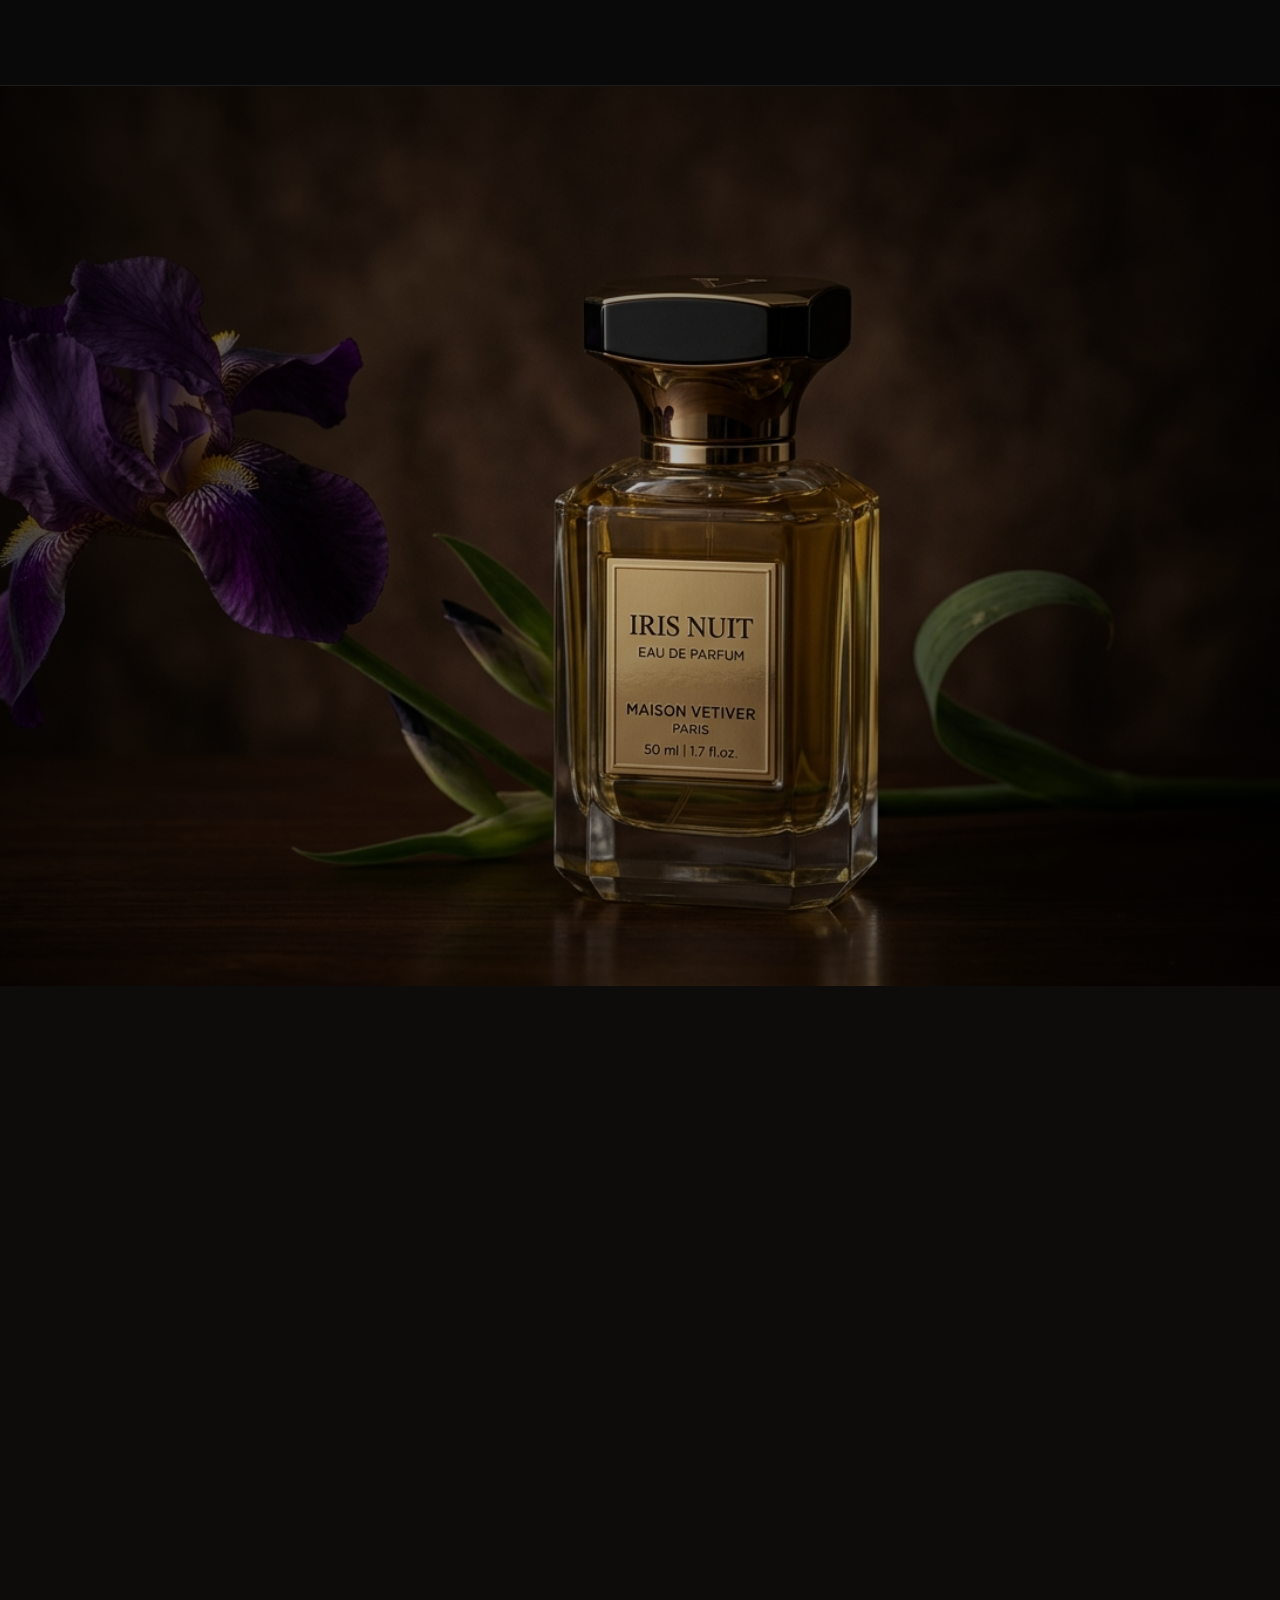
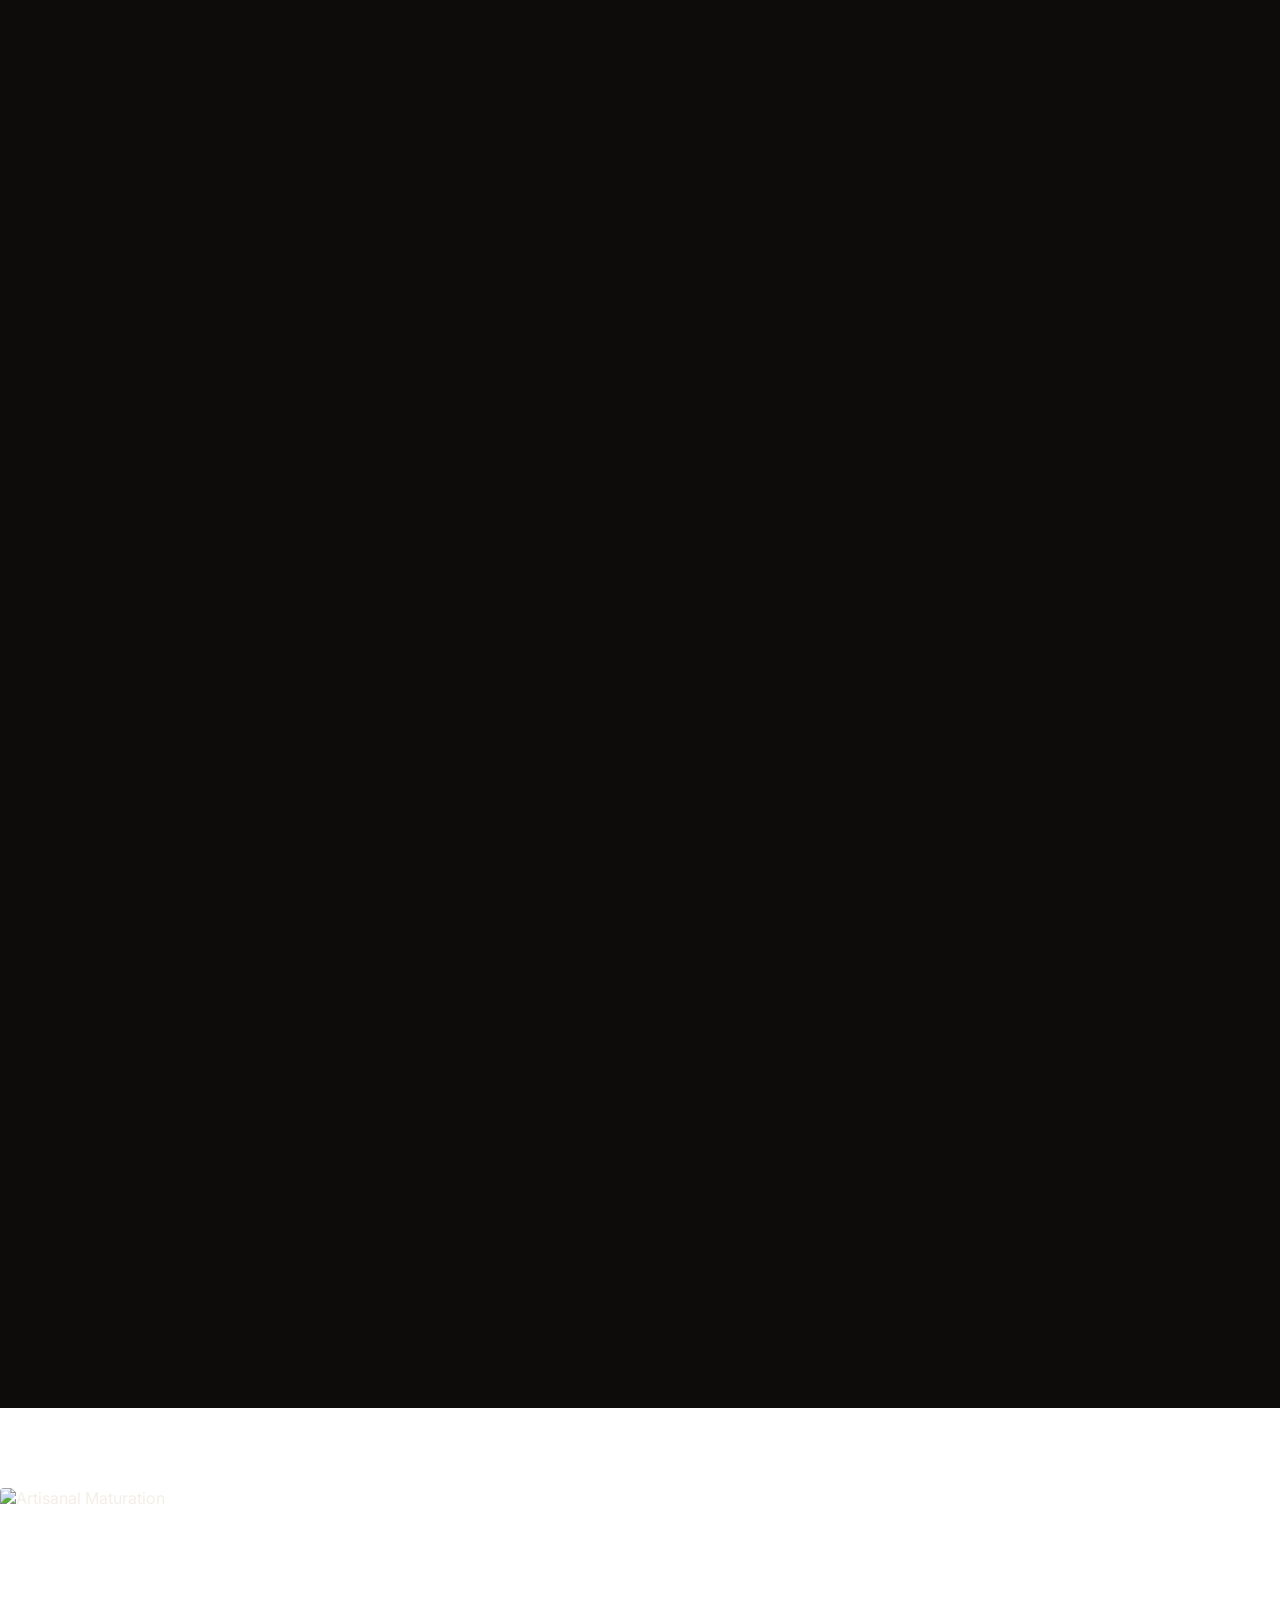
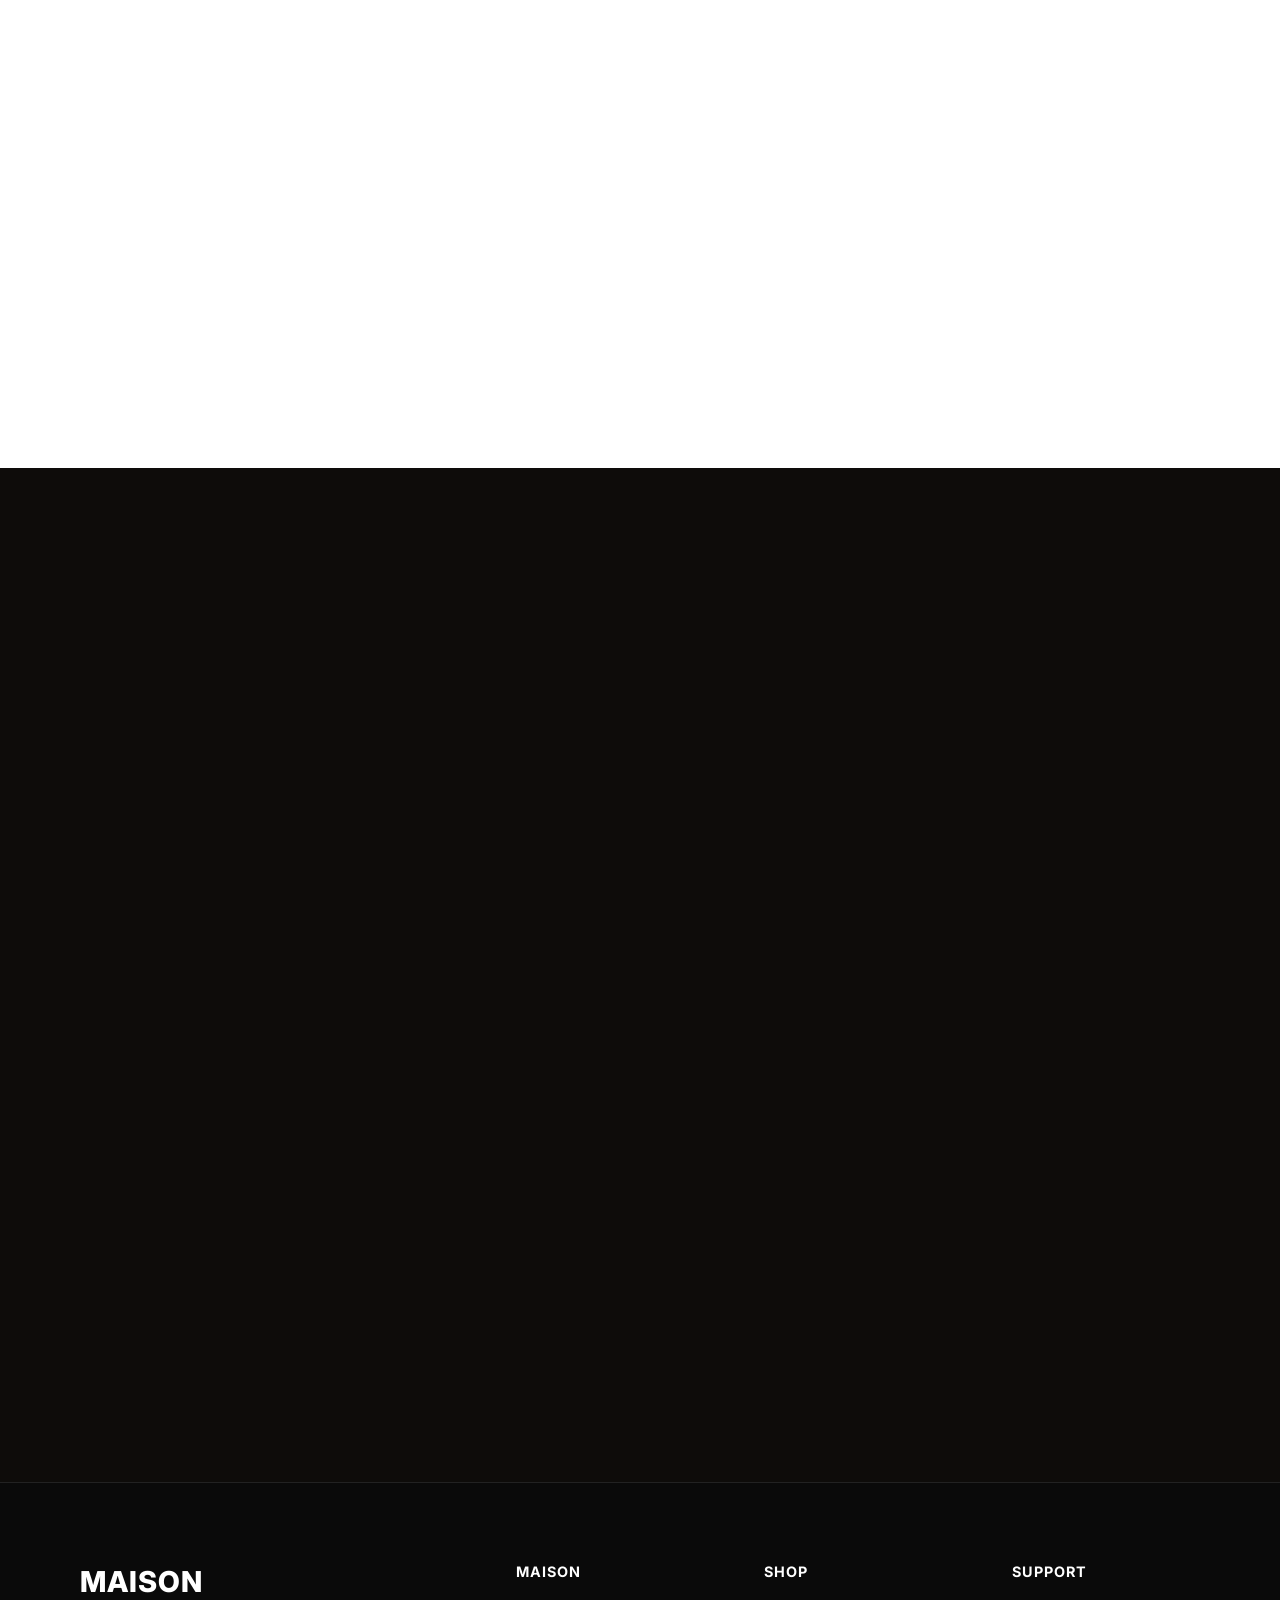
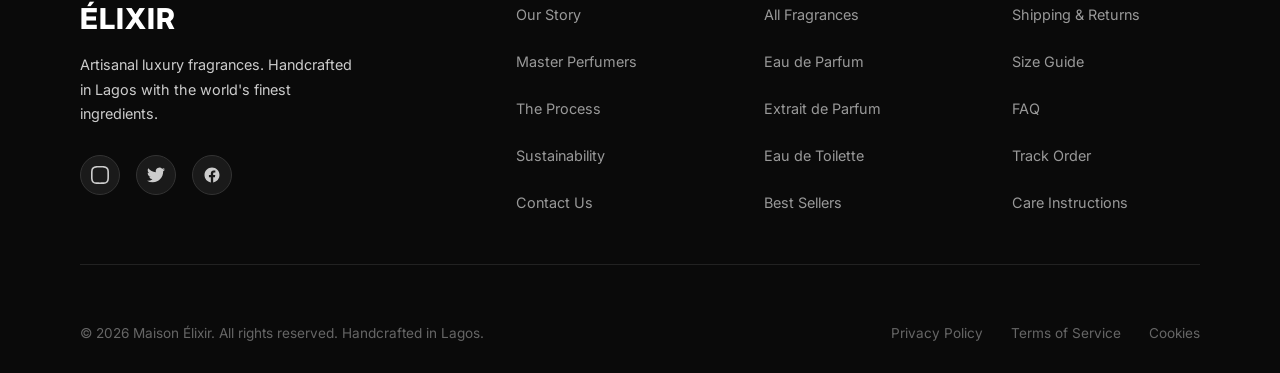
==== commit 12ed73c8: "fix: set high contrast dark colors (#0E0C0A and #A88B63) on section titles and subtitles across ligh" ====
--- a/public/index.html
+++ b/public/index.html
@@ -389,15 +389,31 @@
   <style>
     /* ============ REDESIGN STYLES ============ */
 
-    /* Collections Redesigned */
-    .collections-redesigned {
-      background: #FAFAFA;
-      border-top: 1px solid #E5E5E5;
+    /* Section Headers High Contrast Fix */
+    .section-subtitle {
+      display: block;
+      font-family: 'Outfit', sans-serif;
+      font-size: 0.85rem;
+      font-weight: 700;
+      color: #A88B63 !important; /* Rich Warm Bronze Gold */
+      letter-spacing: 0.25em;
+      text-transform: uppercase;
+      margin-bottom: 12px;
+    }
+
+    .section-title {
+      font-family: 'Cormorant Garamond', serif;
+      font-size: 2.8rem;
+      font-weight: 700;
+      color: #0E0C0A !important; /* Deep Luxury Black */
+      letter-spacing: -0.01em;
+      margin-bottom: 20px;
+      line-height: 1.25;
     }
 
     .section-header-centered {
       text-align: center;
-      margin-bottom: 80px;
+      margin-bottom: 50px;
     }
 
     .collections-grid-redesigned {
--- a/public/css/main.css
+++ b/public/css/main.css
@@ -391,14 +391,27 @@
   transform: translateY(0);
 }
 
-/* Collections Section */
+/* Section Titles & Subtitles High Contrast */
+.section-subtitle {
+  display: block;
+  font-family: 'Outfit', sans-serif;
+  font-size: 0.85rem;
+  font-weight: 700;
+  color: #A88B63 !important; /* Rich Warm Bronze Gold */
+  letter-spacing: 0.25em;
+  text-transform: uppercase;
+  margin-bottom: 12px;
+}
+
 .section-title {
-  font-family: var(--font-serif);
-  font-size: 3.2rem;
-  font-weight: 400;
-  letter-spacing: 0em;
-  margin-bottom: 50px;
+  font-family: 'Cormorant Garamond', serif;
+  font-size: 2.8rem;
+  font-weight: 700;
+  color: #0E0C0A !important; /* Rich Dark Charcoal / Black */
+  letter-spacing: -0.01em;
+  margin-bottom: 35px;
   text-transform: none;
+  line-height: 1.25;
 }
 
 .collections-grid {
@@ -968,15 +981,23 @@
   fill: currentColor;
 }
 
-/* Centered Header Styles overrides - CSS Grid layout to prevent overlaps */
+/* Centered Header Styles overrides - UNIFIED DARK LUXURY HEADER ACROSS ALL PAGES */
 .header {
-  border-bottom: 1px solid rgba(255, 255, 255, 0.05);
+  width: 100%;
+  padding: 0;
+  background: rgba(10, 10, 10, 0.95) !important;
+  backdrop-filter: blur(15px) !important;
+  -webkit-backdrop-filter: blur(15px) !important;
+  border-bottom: 1px solid rgba(255, 255, 255, 0.08) !important;
+  position: sticky !important;
+  top: 0 !important;
+  z-index: 1000 !important;
 }
 .header-container {
   display: grid;
   grid-template-columns: 1fr auto 1fr;
   align-items: center;
-  height: 90px;
+  height: 85px;
   max-width: 1400px;
   margin: 0 auto;
   padding: 0 40px;
@@ -986,34 +1007,29 @@
   display: none !important; /* Hidden on desktop */
   background: none;
   border: none;
-  color: var(--primary);
+  color: #FFFFFF !important;
+  stroke: #FFFFFF !important;
   cursor: pointer;
   padding: 5px;
   align-items: center;
   justify-self: start;
 }
-.home-page .mobile-menu-btn {
-  color: #FFFFFF;
-}
 .mobile-menu-btn:hover {
-  color: var(--accent);
+  color: #C5A880 !important;
 }
 .logo-left {
   justify-self: start;
 }
 .logo-left a {
-  font-family: var(--font-serif);
-  font-weight: 400;
-  font-size: 1.8rem;
-  letter-spacing: 0.05em;
+  font-family: 'Outfit', sans-serif;
+  font-weight: 800;
+  font-size: 1.5rem;
+  letter-spacing: 0.2em;
   text-transform: uppercase;
-  color: var(--primary);
+  color: #FFFFFF !important;
   text-decoration: none;
   white-space: nowrap;
 }
-.home-page .logo-left a {
-  color: #FFFFFF;
-}
 .desktop-nav {
   justify-self: center;
   display: flex;
@@ -1021,19 +1037,19 @@
 }
 .desktop-nav a {
   font-family: 'Outfit', sans-serif;
-  font-size: 0.95rem;
-  font-weight: 400;
-  color: var(--primary);
+  font-size: 0.9rem;
+  font-weight: 600;
+  color: #FFFFFF !important;
   text-decoration: none;
-  opacity: 0.85;
-  transition: var(--transition-smooth);
-}
-.home-page .desktop-nav a {
-  color: #FFFFFF;
-}
-.desktop-nav a:hover {
+  letter-spacing: 0.15em;
+  text-transform: uppercase;
+  opacity: 0.9;
+  transition: all 0.3s ease;
+}
+.desktop-nav a:hover,
+.desktop-nav a.active {
   opacity: 1;
-  color: var(--accent);
+  color: #C5A880 !important;
 }
 .header-right-actions {
   justify-self: end;
@@ -1044,24 +1060,56 @@
 .header-icon-btn {
   background: none;
   border: none;
-  color: var(--primary);
+  color: #FFFFFF !important;
   cursor: pointer;
   padding: 5px;
   display: flex;
   align-items: center;
-  transition: var(--transition-smooth);
-}
-.home-page .header-icon-btn {
-  color: #FFFFFF;
+  transition: all 0.3s ease;
 }
 .header-icon-btn:hover {
-  color: var(--accent);
+  color: #C5A880 !important;
 }
 .header-icon-btn svg {
   width: 22px;
   height: 22px;
-  stroke: currentColor;
-  fill: none;
+  stroke: currentColor !important;
+  fill: none !important;
+}
+.cart-trigger {
+  position: relative;
+  cursor: pointer;
+  display: flex;
+  align-items: center;
+  text-decoration: none;
+  color: #FFFFFF !important;
+  transition: all 0.3s ease;
+}
+.cart-trigger:hover {
+  color: #C5A880 !important;
+}
+.cart-icon {
+  width: 24px;
+  height: 24px;
+  fill: none !important;
+  stroke: currentColor !important;
+  stroke-width: 1.8;
+}
+.cart-count {
+  position: absolute;
+  top: -8px;
+  right: -10px;
+  background: #C5A880 !important;
+  color: #0E0C0A !important;
+  font-family: 'Outfit', sans-serif;
+  font-weight: 800;
+  font-size: 0.7rem;
+  width: 20px;
+  height: 20px;
+  border-radius: 50%;
+  display: flex;
+  align-items: center;
+  justify-content: center;
 }
 .nav {
   display: none !important; /* Hide old navbar */
@@ -1434,4 +1482,341 @@
     font-size: 0.65rem;
     padding: 8px 10px;
   }
+}
+
+/* ==========================================================================
+   MAISON ÉLIXIR MASTER MOBILE-FIRST & RESPONSIVE ENGINE
+   Breakpoints: 375px | 480px | 768px | 1024px+
+   ========================================================================== */
+
+/* Prevent iOS Safari Auto-Zoom & Global Mobile Fixes */
+html, body {
+  overflow-x: hidden !important;
+  max-width: 100vw !important;
+}
+
+input, select, textarea {
+  font-size: 16px !important; /* Prevents auto-zoom on iOS Safari focus */
+}
+
+/* Touch Target Minimum Standard */
+button, a.btn, a.btn-rectangular, .cart-trigger, .header-icon-btn, .mobile-menu-btn {
+  min-height: 44px;
+  touch-action: manipulation;
+}
+
+/* Mobile Sticky Header */
+.header {
+  position: sticky !important;
+  top: 0 !important;
+  z-index: 1000 !important;
+  background: rgba(10, 10, 10, 0.95) !important;
+  backdrop-filter: blur(15px) !important;
+  -webkit-backdrop-filter: blur(15px) !important;
+  border-bottom: 1px solid rgba(255, 255, 255, 0.08) !important;
+}
+
+/* Responsive Breakpoint: <= 768px */
+@media (max-width: 768px) {
+  /* Header Adjustments */
+  .header-container {
+    display: flex !important;
+    justify-content: space-between !important;
+    align-items: center !important;
+    padding: 0 16px !important;
+    height: 70px !important;
+  }
+
+  .desktop-nav {
+    display: none !important;
+  }
+
+  .mobile-menu-btn {
+    display: flex !important;
+    align-items: center;
+    justify-content: center;
+    width: 44px;
+    height: 44px;
+    background: none;
+    border: none;
+    color: white;
+    cursor: pointer;
+  }
+
+  .logo-left {
+    position: absolute;
+    left: 50%;
+    transform: translateX(-50%);
+  }
+
+  .logo-left a {
+    font-size: 1.25rem !important;
+    letter-spacing: 0.12em !important;
+    white-space: nowrap;
+  }
+
+  .header-right-actions {
+    display: flex;
+    align-items: center;
+    gap: 10px;
+  }
+
+  .header-icon-btn, .cart-trigger {
+    width: 40px;
+    height: 40px;
+    display: flex;
+    align-items: center;
+    justify-content: center;
+  }
+
+  /* Hero Section Mobile */
+  .hero-left-aligned {
+    min-height: 65vh !important;
+    height: auto !important;
+    padding: 60px 20px 50px 20px !important;
+    display: flex !important;
+    align-items: center !important;
+    background-position: center center !important;
+    background-size: cover !important;
+  }
+
+  .hero-left-content {
+    max-width: 100% !important;
+    width: 100% !important;
+  }
+
+  .hero-title {
+    font-size: 2.1rem !important;
+    line-height: 1.25 !important;
+    margin-bottom: 18px !important;
+  }
+
+  .hero-subtitle {
+    font-size: 0.75rem !important;
+    letter-spacing: 0.2em !important;
+    margin-bottom: 10px !important;
+  }
+
+  .hero-buttons {
+    width: 100% !important;
+    margin-top: 20px !important;
+  }
+
+  .btn-rectangular {
+    width: 100% !important;
+    min-height: 48px !important;
+    display: flex !important;
+    align-items: center !important;
+    justify-content: center !important;
+    padding: 14px 20px !important;
+    font-size: 0.85rem !important;
+    letter-spacing: 0.15em !important;
+  }
+
+  /* Collections Section Mobile (1 Column Stack) */
+  .collections-grid-redesigned,
+  .collections-grid {
+    grid-template-columns: 1fr !important;
+    gap: 24px !important;
+  }
+
+  .collection-image-wrapper {
+    height: 300px !important;
+  }
+
+  .collection-info-bottom {
+    padding: 20px 16px !important;
+  }
+
+  .collection-info-bottom h4 {
+    font-size: 1.1rem !important;
+  }
+
+  /* Featured Products Section Mobile (2 Columns Grid) */
+  .product-grid-redesigned,
+  .product-grid {
+    grid-template-columns: repeat(2, 1fr) !important;
+    gap: 12px !important;
+  }
+
+  .product-image-container {
+    height: 250px !important;
+    margin-bottom: 12px !important;
+  }
+
+  .bestseller-badge {
+    padding: 4px 8px !important;
+    font-size: 0.6rem !important;
+    top: 10px !important;
+    left: 10px !important;
+  }
+
+  .btn-wishlist-redesigned {
+    width: 36px !important;
+    height: 36px !important;
+    top: 10px !important;
+    right: 10px !important;
+  }
+
+  .btn-quick-add {
+    opacity: 1 !important;
+    padding: 10px !important;
+    font-size: 0.7rem !important;
+  }
+
+  .product-name-redesigned {
+    font-size: 0.9rem !important;
+    margin-bottom: 4px !important;
+  }
+
+  .product-note {
+    font-size: 0.75rem !important;
+    margin-bottom: 8px !important;
+  }
+
+  .product-price-redesigned, .product-price {
+    font-size: 1.05rem !important;
+    margin-bottom: 8px !important;
+  }
+
+  .link-underline {
+    font-size: 0.75rem !important;
+  }
+
+  /* Narrative Section Mobile (1 Column Stack) */
+  .narrative-split {
+    grid-template-columns: 1fr !important;
+    gap: 30px !important;
+  }
+
+  .narrative-image-side {
+    height: 320px !important;
+  }
+
+  .narrative-text-side {
+    padding-right: 0 !important;
+  }
+
+  .narrative-text-content h2 {
+    font-size: 1.8rem !important;
+    margin: 12px 0 16px !important;
+  }
+
+  .narrative-text-content p {
+    font-size: 0.95rem !important;
+    line-height: 1.7 !important;
+  }
+
+  .btn-primary-outline {
+    width: 100% !important;
+    min-height: 48px !important;
+    justify-content: center !important;
+    box-sizing: border-box !important;
+  }
+
+  /* Testimonials Section Mobile (1 Column Stack) */
+  .testimonial-grid-redesigned,
+  .testimonial-grid {
+    grid-template-columns: 1fr !important;
+    gap: 20px !important;
+  }
+
+  .testimonial-card-redesigned,
+  .testimonial-card {
+    padding: 24px 20px !important;
+  }
+
+  .testimonial-text-redesigned,
+  .testimonial-text {
+    font-size: 0.9rem !important;
+    line-height: 1.7 !important;
+  }
+
+  /* Newsletter Section Mobile */
+  .newsletter-redesigned, .newsletter {
+    padding: 50px 20px !important;
+  }
+
+  .newsletter-content-redesigned h2 {
+    font-size: 1.7rem !important;
+  }
+
+  .newsletter-content-redesigned > p {
+    font-size: 0.9rem !important;
+    margin-bottom: 24px !important;
+  }
+
+  .form-group-newsletter {
+    flex-direction: column !important;
+    border: none !important;
+    gap: 12px !important;
+  }
+
+  .form-group-newsletter input {
+    border: 1px solid #D4AF37 !important;
+    border-radius: 4px !important;
+    min-height: 48px !important;
+    background: rgba(255, 255, 255, 0.05) !important;
+  }
+
+  .btn-newsletter-submit {
+    min-height: 48px !important;
+    width: 100% !important;
+    border-radius: 4px !important;
+  }
+
+  /* Footer Mobile (Single Column Stack) */
+  .footer-content-grid, .footer-grid {
+    grid-template-columns: 1fr !important;
+    gap: 32px !important;
+    margin-bottom: 35px !important;
+    padding-bottom: 25px !important;
+  }
+
+  .footer-brand-name {
+    font-size: 1.5rem !important;
+  }
+
+  .footer-bottom-redesigned {
+    flex-direction: column !important;
+    gap: 14px !important;
+    text-align: center !important;
+  }
+
+  .footer-legal {
+    justify-content: center !important;
+  }
+}
+
+/* Small Phones Breakpoint: <= 480px (e.g. iPhone SE / 375px) */
+@media (max-width: 480px) {
+  .logo-left a {
+    font-size: 1.15rem !important;
+  }
+
+  .hero-title {
+    font-size: 1.8rem !important;
+  }
+
+  .product-grid-redesigned,
+  .product-grid {
+    grid-template-columns: repeat(2, 1fr) !important;
+    gap: 10px !important;
+  }
+
+  .product-image-container {
+    height: 210px !important;
+  }
+
+  .product-details-redesigned {
+    padding: 2px !important;
+  }
+
+  .product-name-redesigned {
+    font-size: 0.85rem !important;
+  }
+
+  .product-price-redesigned, .product-price {
+    font-size: 0.95rem !important;
+  }
 }
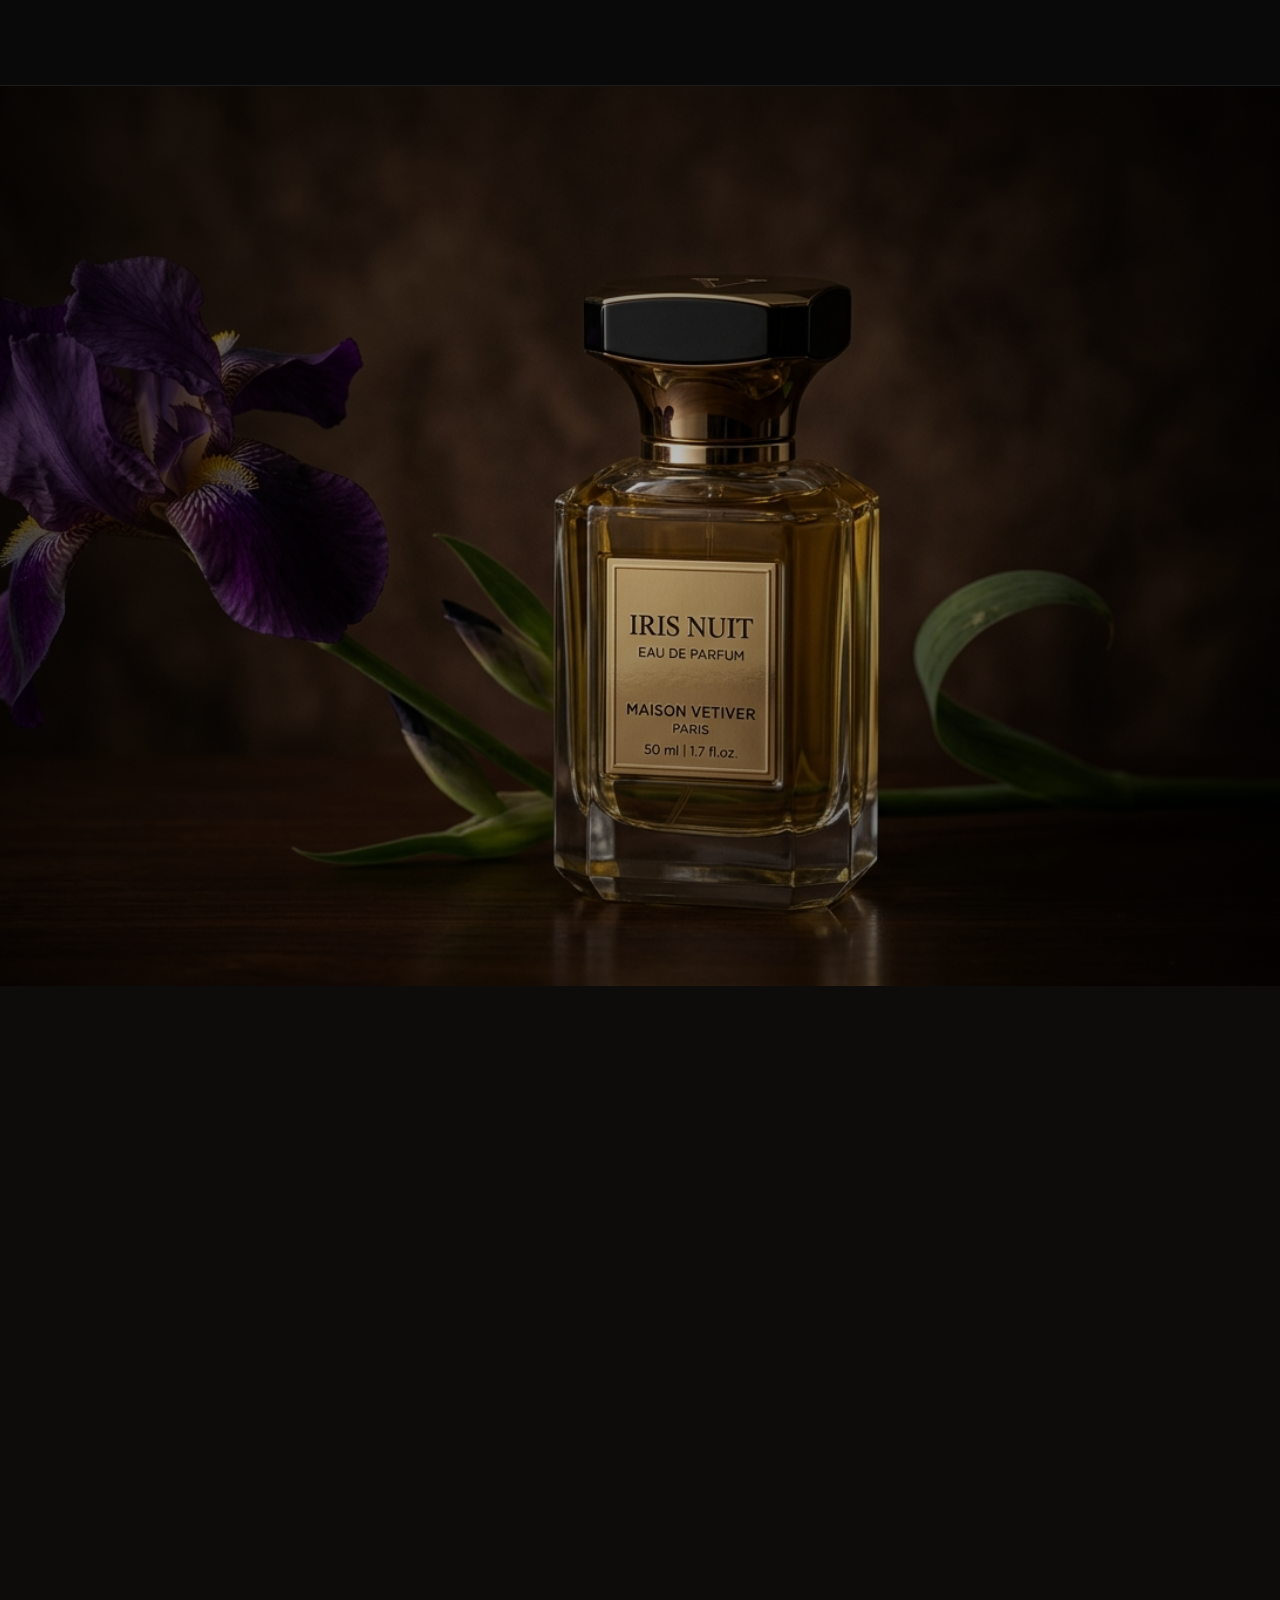
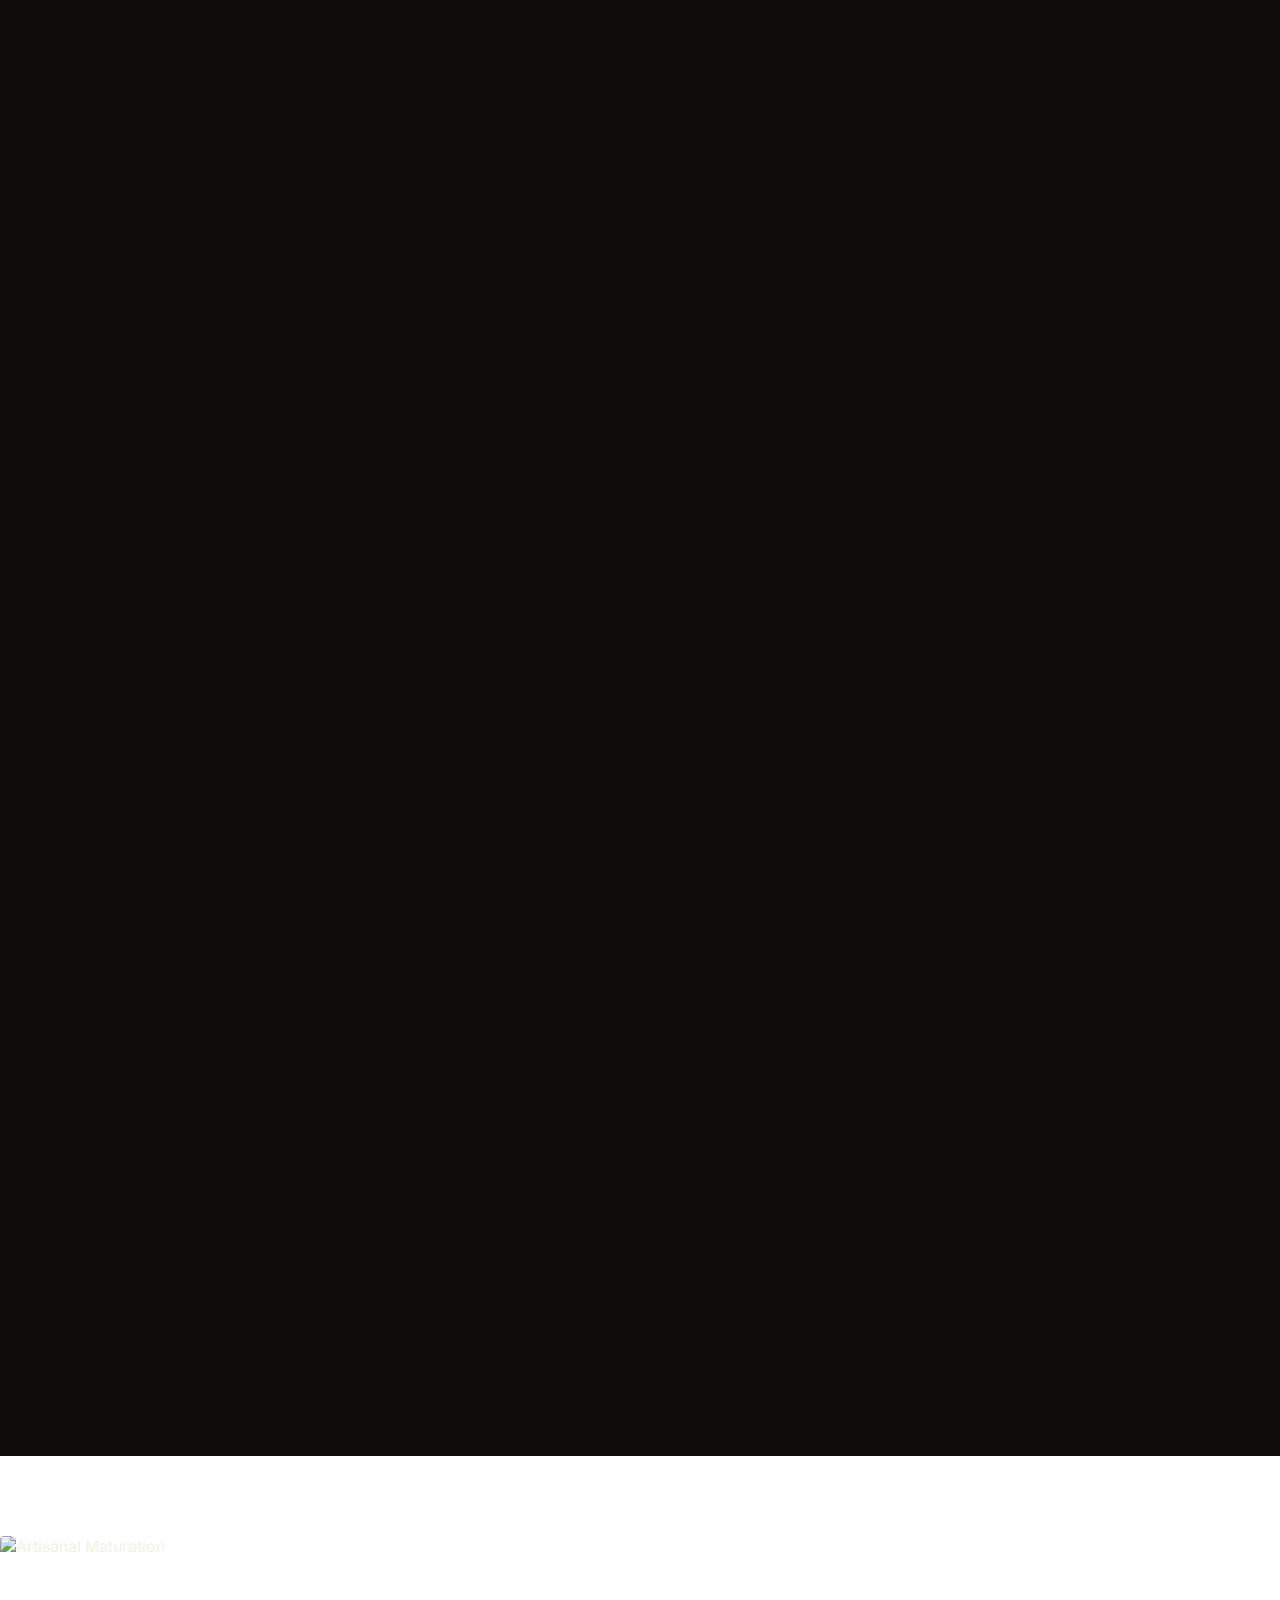
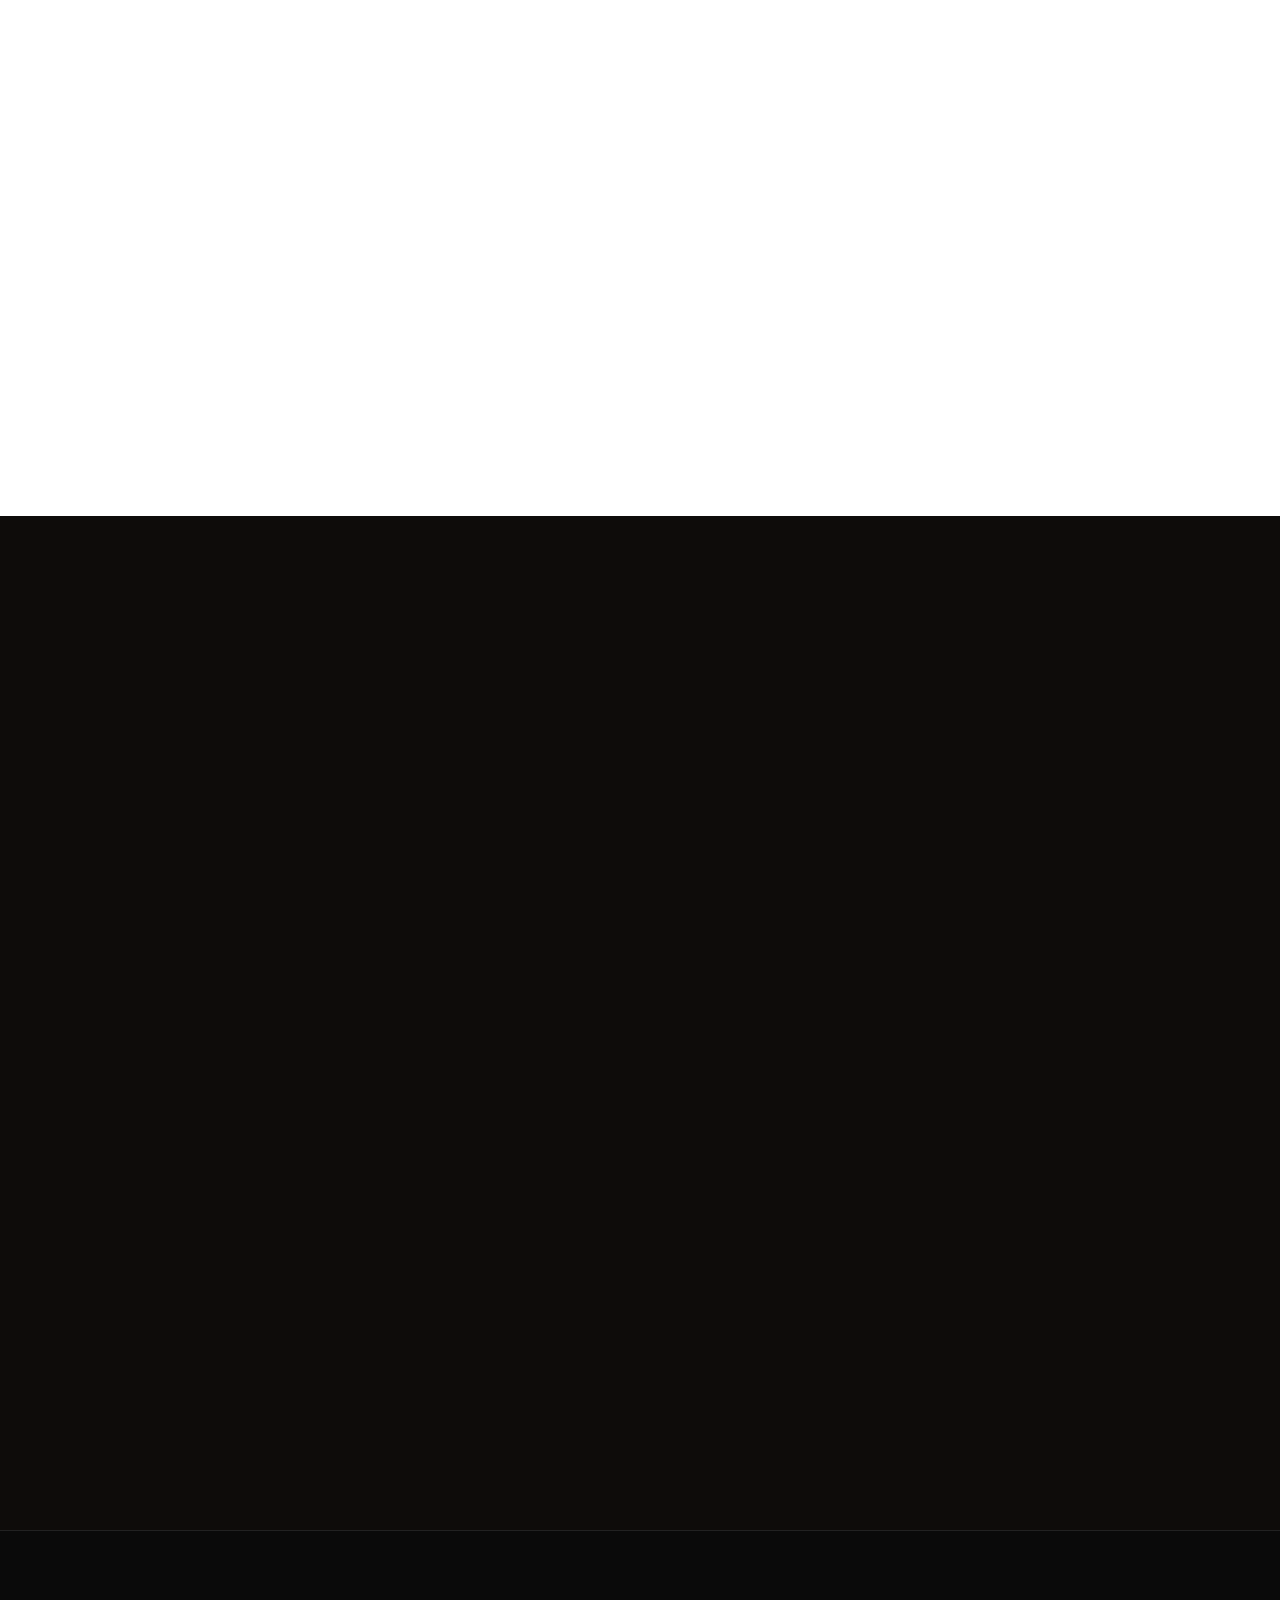
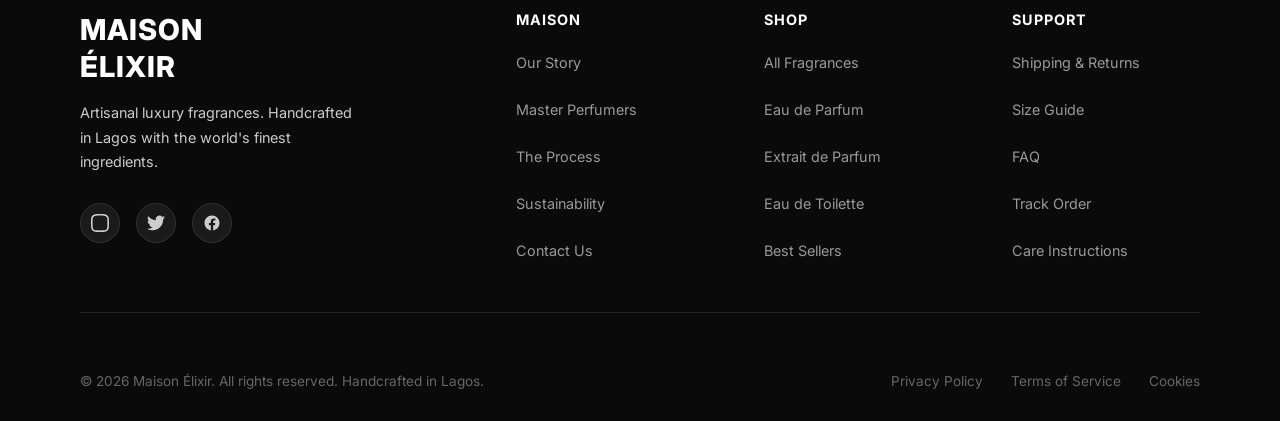
==== commit 208cccfa: "feat: complete homepage mobile header overlap fix, button element conversions, section title visibil" ====
--- a/public/index.html
+++ b/public/index.html
@@ -70,7 +70,7 @@
       <h1 class="hero-title">The softness of iris,<br>the <em>depth</em> of <em>noir</em></h1>
       <div class="hero-buttons">
         <a href="shop.html" class="btn-rectangular">
-          <span>SHOP IRIS NOIR</span>
+          <span>SHOP NOW</span>
           <svg class="icon-arrow" viewBox="0 0 24 24" width="16" height="16">
             <path d="M5 19L19 5M19 5H9M19 5V15" stroke="currentColor" stroke-width="2" stroke-linecap="round" stroke-linejoin="round" fill="none"/>
           </svg>
@@ -96,14 +96,14 @@
               <div class="collection-content-new">
                 <h3>Eau de Parfum</h3>
                 <p>20-30% fragrance concentration</p>
-                <span class="explore-link">Explore Collection →</span>
+                <a href="shop.html" class="btn-card-action">SHOP NOW</a>
               </div>
             </div>
           </div>
           <div class="collection-info-bottom">
             <h4>Eau de Parfum</h4>
             <p class="collection-desc-small">Long-lasting, concentrated signatures. Perfect for special occasions and everyday indulgence.</p>
-            <a href="shop.html" class="link-underline">Shop Now</a>
+            <a href="shop.html" class="btn-card-action">SHOP NOW</a>
           </div>
         </div>
 
@@ -115,14 +115,14 @@
               <div class="collection-content-new">
                 <h3>Extrait de Parfum</h3>
                 <p>30-40% fragrance concentration</p>
-                <span class="explore-link">Explore Collection →</span>
+                <a href="shop.html" class="btn-card-action">SHOP NOW</a>
               </div>
             </div>
           </div>
           <div class="collection-info-bottom">
             <h4>Extrait de Parfum</h4>
             <p class="collection-desc-small">The highest concentration — pure essence. Our most luxurious offering for the true connoisseur.</p>
-            <a href="shop.html" class="link-underline">Shop Now</a>
+            <a href="shop.html" class="btn-card-action">SHOP NOW</a>
           </div>
         </div>
 
@@ -134,14 +134,14 @@
               <div class="collection-content-new">
                 <h3>Eau de Toilette</h3>
                 <p>5-15% fragrance concentration</p>
-                <span class="explore-link">Explore Collection →</span>
+                <a href="shop.html" class="btn-card-action">SHOP NOW</a>
               </div>
             </div>
           </div>
           <div class="collection-info-bottom">
             <h4>Eau de Toilette</h4>
             <p class="collection-desc-small">Light, fresh, and effortlessly elegant. Ideal for those who prefer a subtle, refreshing touch.</p>
-            <a href="shop.html" class="link-underline">Shop Now</a>
+            <a href="shop.html" class="btn-card-action">SHOP NOW</a>
           </div>
         </div>
       </div>
@@ -156,10 +156,7 @@
           <span class="section-subtitle">MOST LOVED</span>
           <h2 class="section-title">Best Sellers</h2>
         </div>
-        <a href="shop.html" class="view-all-link">
-          VIEW ALL
-          <svg viewBox="0 0 24 24"><path d="M5 12h14M12 5l7 7-7 7" stroke="currentColor" stroke-width="2" fill="none"/></svg>
-        </a>
+        <a href="shop.html" class="btn-secondary-gold">VIEW ALL &rarr;</a>
       </div>
 
       <div class="product-grid-redesigned">
@@ -177,7 +174,7 @@
             <h3 class="product-name-redesigned">Wild Black</h3>
             <p class="product-note">Woody | Oriental | 100ml</p>
             <div class="product-price-redesigned">₦75,000</div>
-            <a href="shop.html" class="link-underline">View Details</a>
+            <button class="btn-view-details">VIEW DETAILS</button>
           </div>
         </div>
 
@@ -195,7 +192,7 @@
             <h3 class="product-name-redesigned">Blanc Santal</h3>
             <p class="product-note">Fresh | Floral | 100ml</p>
             <div class="product-price-redesigned">₦68,000</div>
-            <a href="shop.html" class="link-underline">View Details</a>
+            <button class="btn-view-details">VIEW DETAILS</button>
           </div>
         </div>
 
@@ -213,7 +210,7 @@
             <h3 class="product-name-redesigned">Citrus Breeze</h3>
             <p class="product-note">Citrus | Fresh | 100ml</p>
             <div class="product-price-redesigned">₦50,000</div>
-            <a href="shop.html" class="link-underline">View Details</a>
+            <button class="btn-view-details">VIEW DETAILS</button>
           </div>
         </div>
       </div>
--- a/public/css/main.css
+++ b/public/css/main.css
@@ -1484,6 +1484,98 @@
   }
 }
 
+/* LUXURY BUTTON STYLES & CONTRAST FIXES */
+.btn-card-action {
+  display: inline-flex;
+  align-items: center;
+  justify-content: center;
+  padding: 12px 24px;
+  background: #0E0C0A;
+  color: #C5A880 !important;
+  border: 1px solid #C5A880;
+  border-radius: 2px;
+  font-family: 'Outfit', sans-serif;
+  font-weight: 700;
+  font-size: 0.8rem;
+  letter-spacing: 0.15em;
+  text-decoration: none;
+  text-transform: uppercase;
+  transition: all 0.3s ease;
+  min-height: 44px;
+}
+
+.btn-card-action:hover {
+  background: #C5A880;
+  color: #0E0C0A !important;
+}
+
+.btn-secondary-gold {
+  display: inline-flex;
+  align-items: center;
+  justify-content: center;
+  padding: 12px 24px;
+  background: transparent;
+  color: #0E0C0A !important;
+  border: 1.5px solid #0E0C0A;
+  border-radius: 2px;
+  font-family: 'Outfit', sans-serif;
+  font-weight: 700;
+  font-size: 0.8rem;
+  letter-spacing: 0.15em;
+  text-decoration: none;
+  text-transform: uppercase;
+  transition: all 0.3s ease;
+  min-height: 44px;
+}
+
+.btn-secondary-gold:hover {
+  background: #0E0C0A;
+  color: #FFFFFF !important;
+}
+
+.btn-view-details {
+  display: inline-flex;
+  align-items: center;
+  justify-content: center;
+  width: 100%;
+  padding: 10px 16px;
+  background: #0E0C0A;
+  color: #C5A880 !important;
+  border: 1px solid #C5A880;
+  border-radius: 2px;
+  font-family: 'Outfit', sans-serif;
+  font-weight: 700;
+  font-size: 0.75rem;
+  letter-spacing: 0.12em;
+  text-transform: uppercase;
+  cursor: pointer;
+  margin-top: 10px;
+  transition: all 0.3s ease;
+  min-height: 40px;
+}
+
+.btn-view-details:hover {
+  background: #C5A880;
+  color: #0E0C0A !important;
+}
+
+/* High-Contrast Visibility Fixes for Narrative & Perfume Title */
+.narrative-text-content h2,
+.narrative-redesigned h2 {
+  color: #0E0C0A !important;
+  font-family: 'Cormorant Garamond', serif !important;
+  font-weight: 700 !important;
+  opacity: 1 !important;
+}
+
+.product-name-redesigned,
+.product-details-redesigned h3,
+.product-card-redesigned h3 {
+  color: #0E0C0A !important;
+  font-weight: 700 !important;
+  opacity: 1 !important;
+}
+
 /* ==========================================================================
    MAISON ÉLIXIR MASTER MOBILE-FIRST & RESPONSIVE ENGINE
    Breakpoints: 375px | 480px | 768px | 1024px+
@@ -1523,8 +1615,9 @@
     display: flex !important;
     justify-content: space-between !important;
     align-items: center !important;
-    padding: 0 16px !important;
-    height: 70px !important;
+    padding: 0 14px !important;
+    height: 65px !important;
+    position: relative !important;
   }
 
   .desktop-nav {
@@ -1544,29 +1637,34 @@
   }
 
   .logo-left {
-    position: absolute;
-    left: 50%;
-    transform: translateX(-50%);
+    position: static !important;
+    transform: none !important;
+    margin-left: 8px !important;
+    flex: 1 !important;
   }
 
   .logo-left a {
-    font-size: 1.25rem !important;
-    letter-spacing: 0.12em !important;
-    white-space: nowrap;
+    font-size: 1.05rem !important;
+    letter-spacing: 0.08em !important;
+    white-space: nowrap !important;
   }
 
   .header-right-actions {
-    display: flex;
-    align-items: center;
-    gap: 10px;
+    display: flex !important;
+    align-items: center !important;
+    gap: 6px !important;
+  }
+
+  .search-btn {
+    display: none !important; /* Hide search icon on mobile header to eliminate overlap with logo text */
   }
 
   .header-icon-btn, .cart-trigger {
-    width: 40px;
-    height: 40px;
-    display: flex;
-    align-items: center;
-    justify-content: center;
+    width: 36px !important;
+    height: 36px !important;
+    display: flex !important;
+    align-items: center !important;
+    justify-content: center !important;
   }
 
   /* Hero Section Mobile */
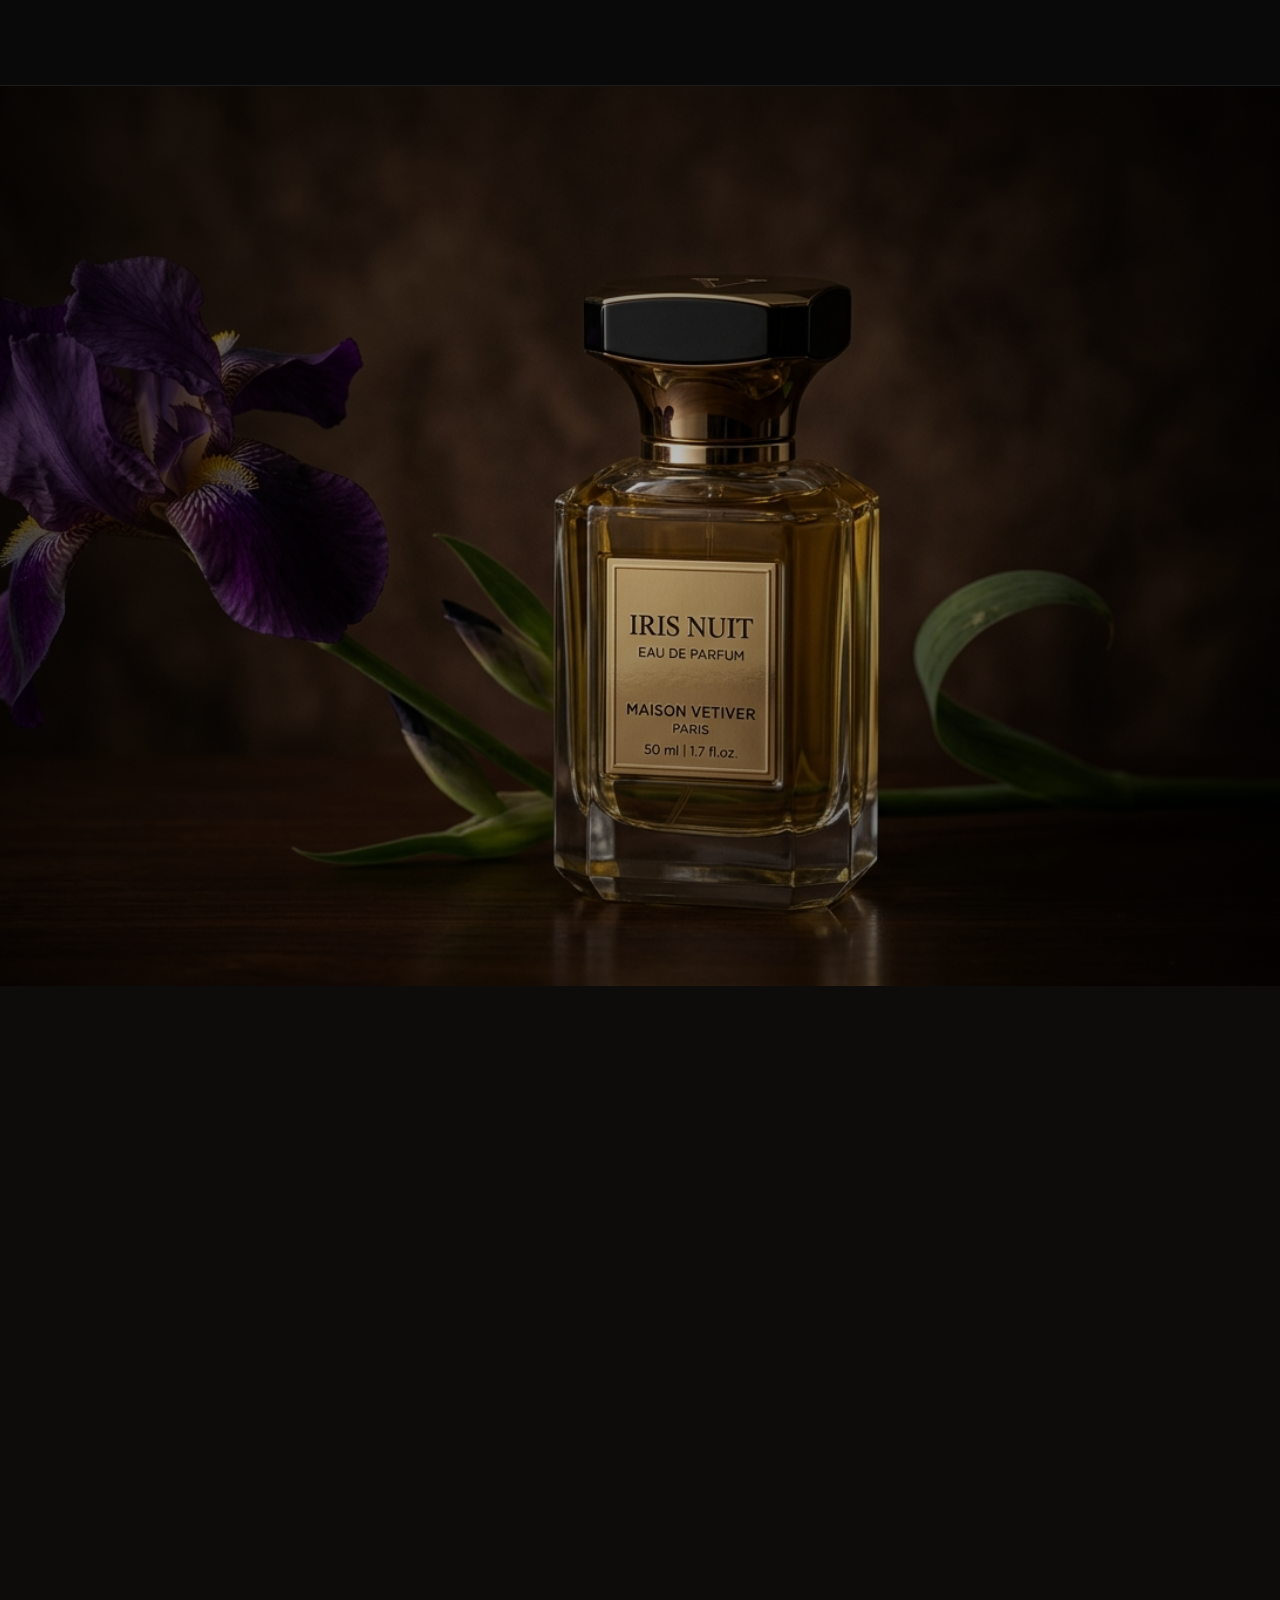
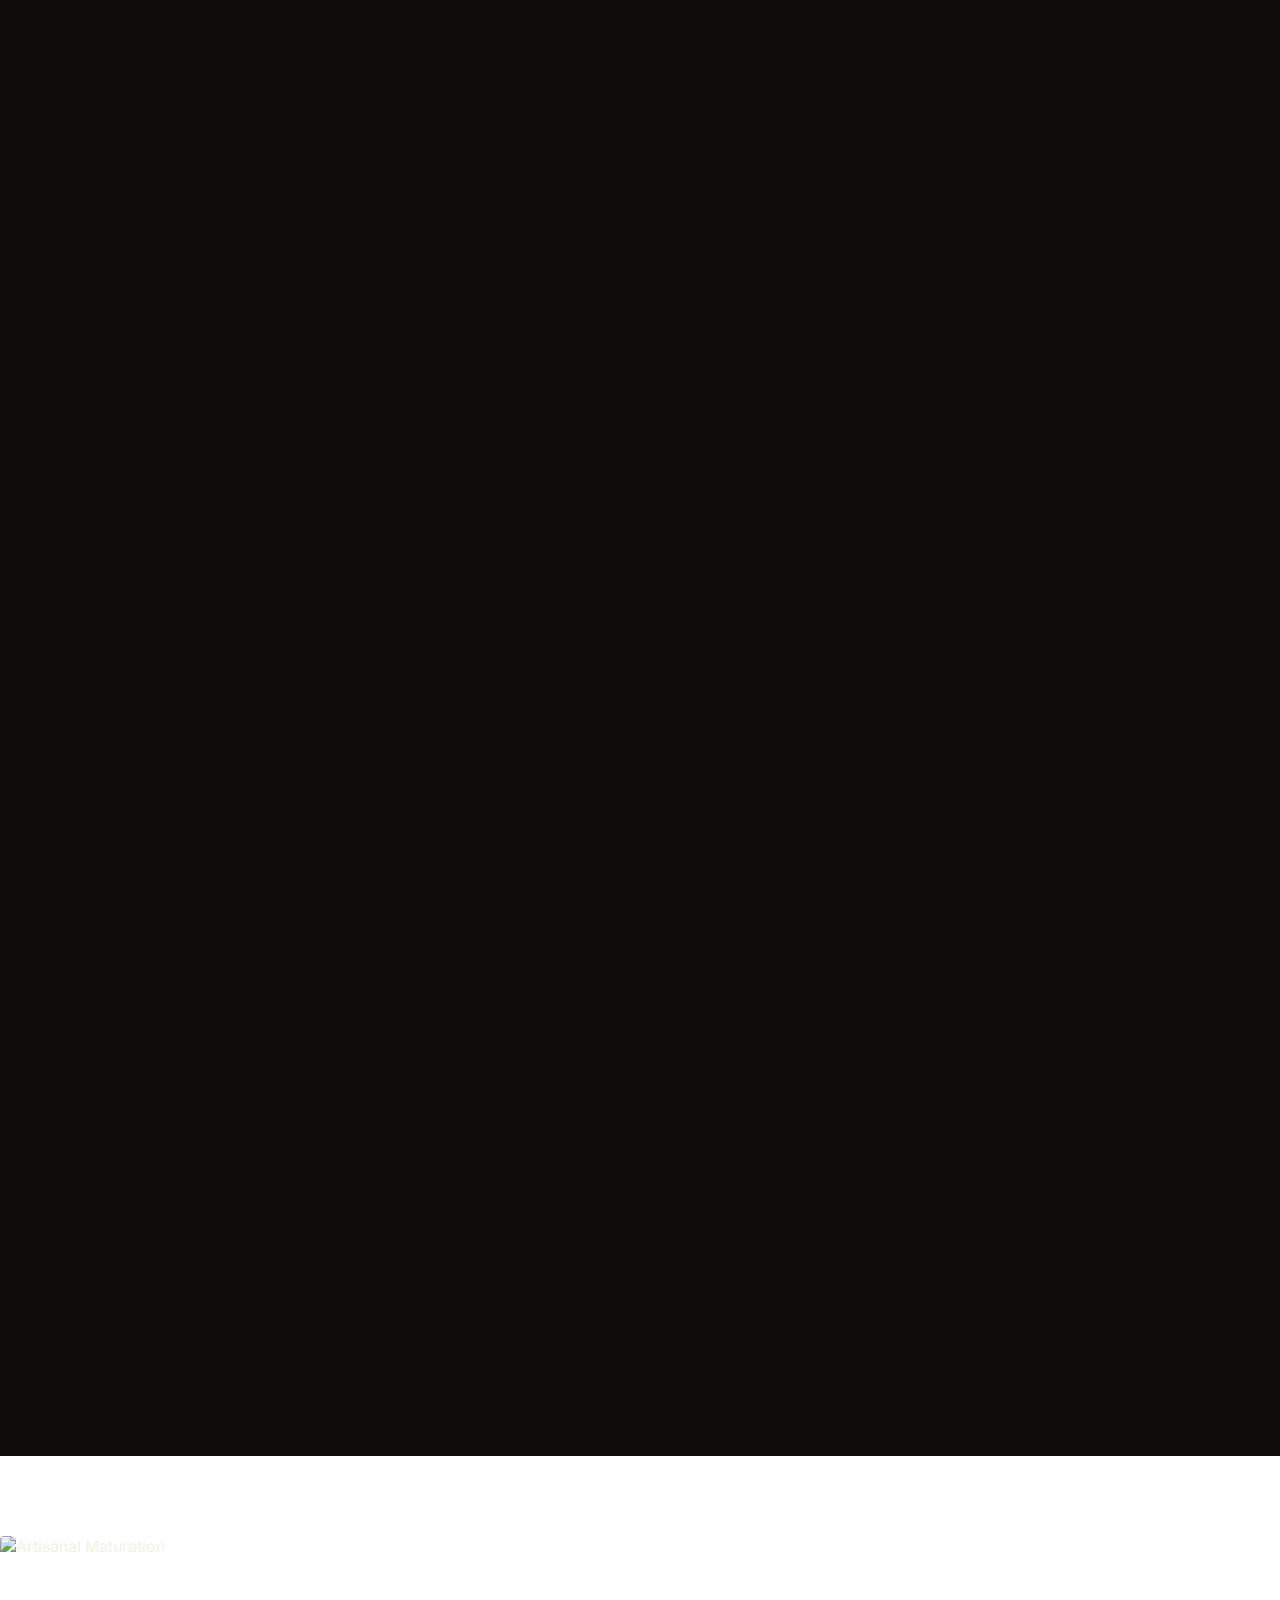
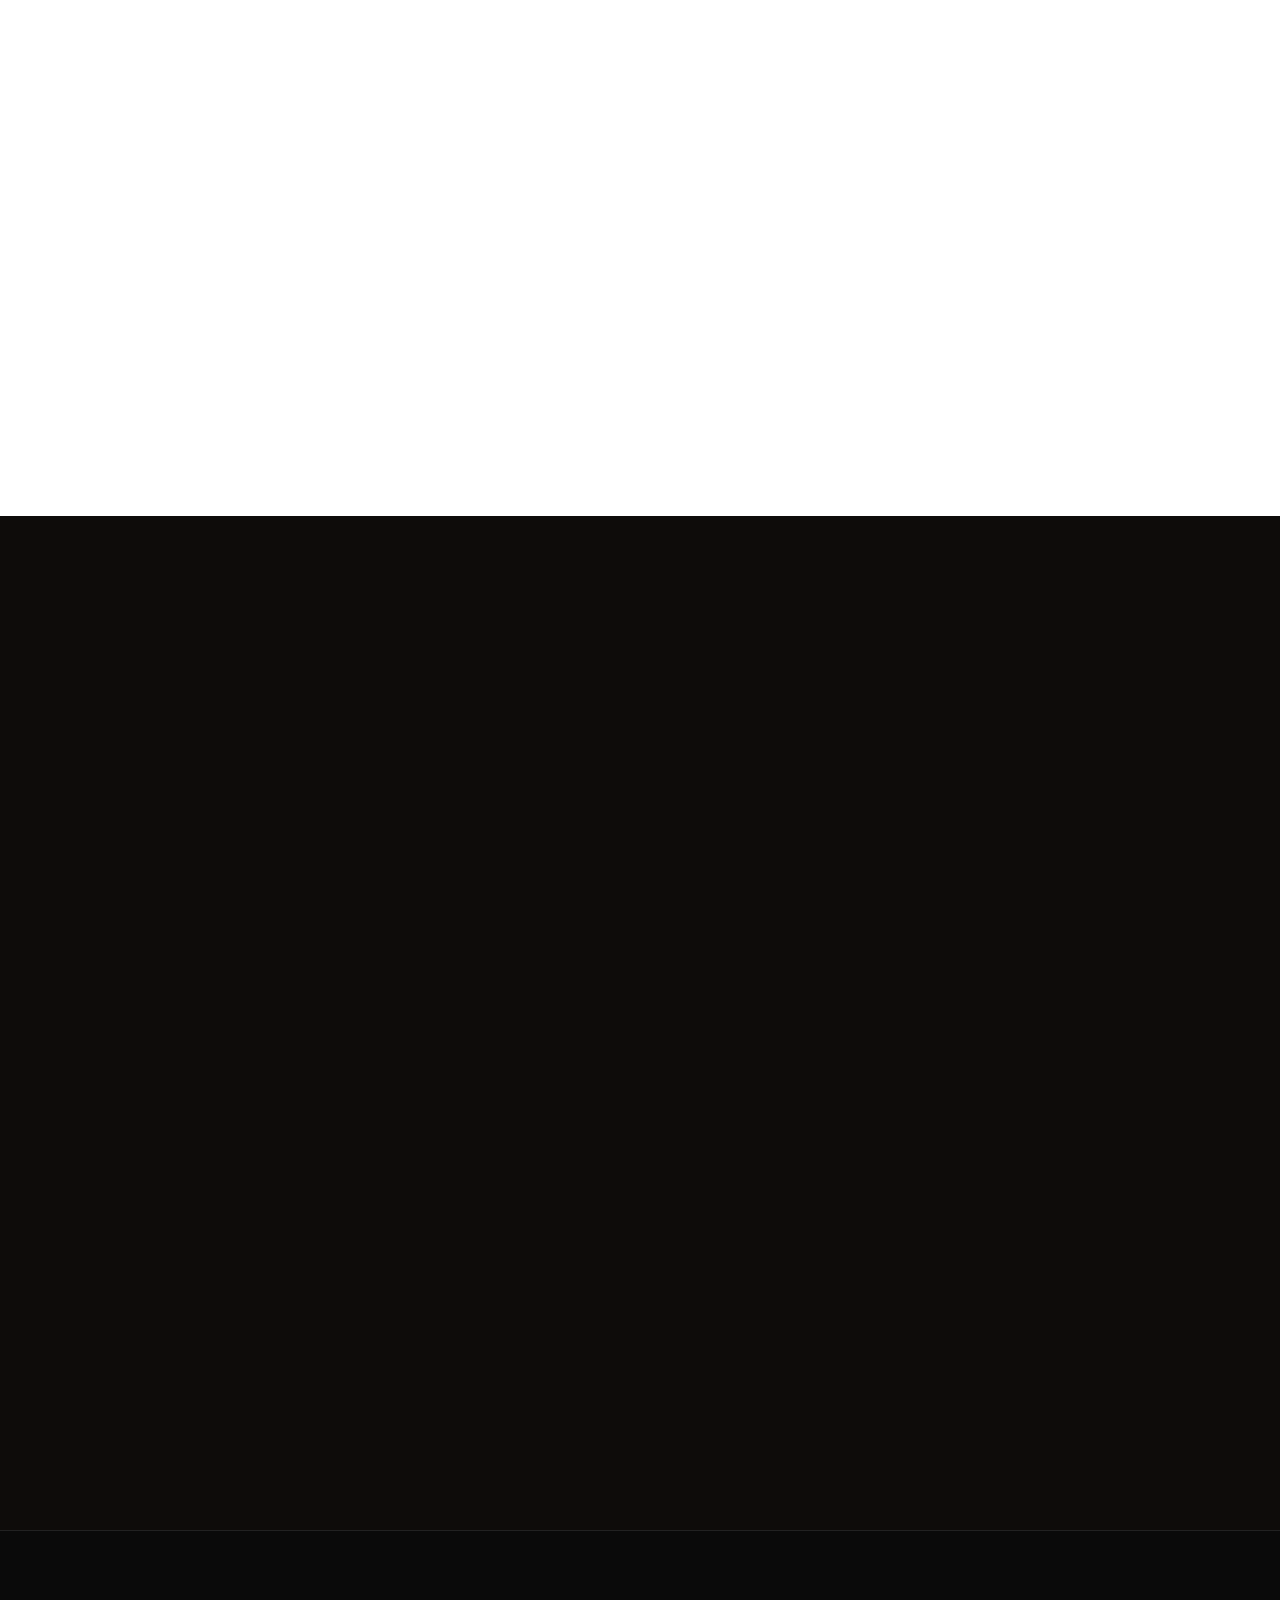
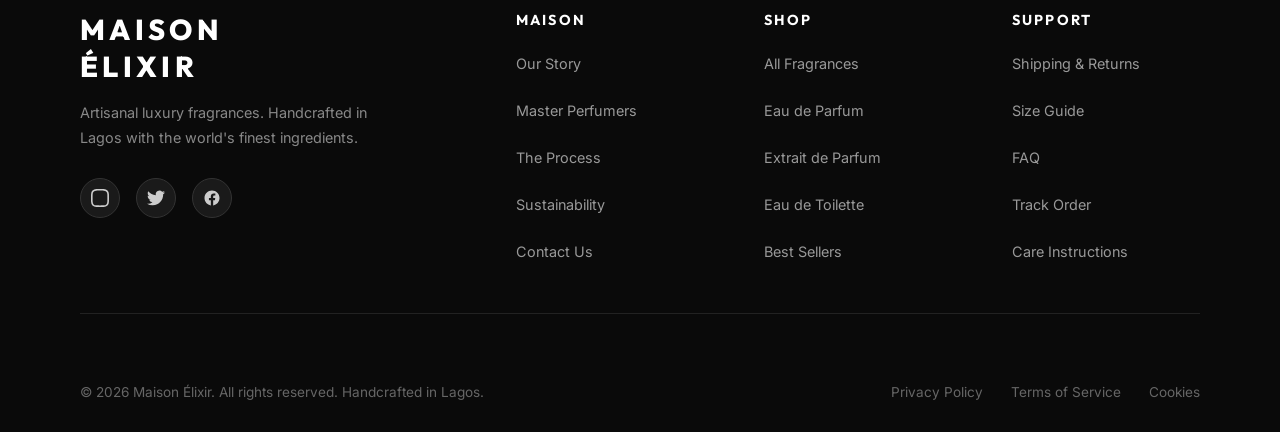
==== commit 9f1efb99: "fix: make header sticky on all pages and remove wishlist and account links from public UI" ====
--- a/public/index.html
+++ b/public/index.html
@@ -45,11 +45,6 @@
           <svg viewBox="0 0 24 24" stroke="currentColor" stroke-width="2" fill="none">
             <circle cx="11" cy="11" r="8"></circle>
             <line x1="21" y1="21" x2="16.65" y2="16.65"></line>
-          </svg>
-        </button>
-        <button class="header-icon-btn wishlist-btn" aria-label="Wishlist">
-          <svg viewBox="0 0 24 24" fill="none" stroke="currentColor" stroke-width="2">
-            <path d="M12 21.35l-1.45-1.32C5.4 15.36 2 12.28 2 8.5 2 5.42 4.42 3 7.5 3c1.74 0 3.41.81 4.5 2.09C13.09 3.81 14.76 3 16.5 3 19.58 3 22 5.42 22 8.5c0 3.78-3.4 6.86-8.55 11.54L12 21.35z"></path>
           </svg>
         </button>
         <a href="cart.html" class="cart-trigger">
@@ -165,9 +160,6 @@
           <div class="product-image-container">
             <div class="bestseller-badge">BESTSELLER</div>
             <img src="assets/images/hero1.jpg" alt="Wild Black" class="product-img-redesigned">
-            <button class="btn-wishlist-redesigned" aria-label="Add to Wishlist">
-              <svg viewBox="0 0 24 24"><path d="M12 21.35l-1.45-1.32C5.4 15.36 2 12.28 2 8.5 2 5.42 4.42 3 7.5 3c1.74 0 3.41.81 4.5 2.09C13.09 3.81 14.76 3 16.5 3 19.58 3 22 5.42 22 8.5c0 3.78-3.4 6.86-8.55 11.54L12 21.35z"/></svg>
-            </button>
             <button class="btn-quick-add">QUICK ADD</button>
           </div>
           <div class="product-details-redesigned">
@@ -183,9 +175,6 @@
           <div class="product-image-container">
             <div class="bestseller-badge">BESTSELLER</div>
             <img src="assets/images/hero2.jpg" alt="Blanc Santal" class="product-img-redesigned">
-            <button class="btn-wishlist-redesigned" aria-label="Add to Wishlist">
-              <svg viewBox="0 0 24 24"><path d="M12 21.35l-1.45-1.32C5.4 15.36 2 12.28 2 8.5 2 5.42 4.42 3 7.5 3c1.74 0 3.41.81 4.5 2.09C13.09 3.81 14.76 3 16.5 3 19.58 3 22 5.42 22 8.5c0 3.78-3.4 6.86-8.55 11.54L12 21.35z"/></svg>
-            </button>
             <button class="btn-quick-add">QUICK ADD</button>
           </div>
           <div class="product-details-redesigned">
@@ -201,9 +190,6 @@
           <div class="product-image-container">
             <div class="bestseller-badge">BESTSELLER</div>
             <img src="assets/images/hero3.jpg" alt="Citrus Breeze" class="product-img-redesigned">
-            <button class="btn-wishlist-redesigned" aria-label="Add to Wishlist">
-              <svg viewBox="0 0 24 24"><path d="M12 21.35l-1.45-1.32C5.4 15.36 2 12.28 2 8.5 2 5.42 4.42 3 7.5 3c1.74 0 3.41.81 4.5 2.09C13.09 3.81 14.76 3 16.5 3 19.58 3 22 5.42 22 8.5c0 3.78-3.4 6.86-8.55 11.54L12 21.35z"/></svg>
-            </button>
             <button class="btn-quick-add">QUICK ADD</button>
           </div>
           <div class="product-details-redesigned">
--- a/public/css/main.css
+++ b/public/css/main.css
@@ -38,21 +38,18 @@
 }
 
 /* Header */
-.header {
+.header,
+.home-page .header {
   width: 100%;
-  padding: 25px 0;
-  background-color: var(--bg-main);
-  border-bottom: 1px solid rgba(0, 0, 0, 0.03);
-}
-
-/* Homepage Specific Header Styling */
-.home-page .header {
-  background-color: transparent;
-  border-bottom: 1px solid rgba(255, 255, 255, 0.08);
-  position: absolute;
-  top: 0;
-  left: 0;
-  z-index: 100;
+  padding: 0;
+  background: rgba(10, 10, 10, 0.95) !important;
+  backdrop-filter: blur(15px) !important;
+  -webkit-backdrop-filter: blur(15px) !important;
+  border-bottom: 1px solid rgba(255, 255, 255, 0.08) !important;
+  position: sticky !important;
+  top: 0 !important;
+  left: 0 !important;
+  z-index: 1000 !important;
 }
 .home-page .header .logo a {
   color: #FFFFFF;
@@ -1917,4 +1914,170 @@
   .product-price-redesigned, .product-price {
     font-size: 0.95rem !important;
   }
+}
+
+/* ==========================================================================
+   GLOBAL DARK LUXURY FOOTER STYLES (ACROSS ALL PAGES)
+   ========================================================================== */
+.footer-redesigned,
+.footer {
+  background: #0A0A0A !important;
+  color: #CCCCCC !important;
+  padding: 80px 0 32px !important;
+  border-top: 1px solid #222222 !important;
+  width: 100% !important;
+}
+
+.footer-content-grid,
+.footer-grid {
+  display: grid !important;
+  grid-template-columns: 2fr 1fr 1fr 1fr !important;
+  gap: 60px !important;
+  margin-bottom: 60px !important;
+  padding-bottom: 40px !important;
+  border-bottom: 1px solid #222222 !important;
+}
+
+.footer-brand-name,
+.footer-logo {
+  font-family: 'Outfit', sans-serif !important;
+  font-size: 1.8rem !important;
+  font-weight: 800 !important;
+  letter-spacing: 0.15em !important;
+  color: #FFFFFF !important;
+  line-height: 1.3 !important;
+  margin-bottom: 16px !important;
+  text-transform: uppercase !important;
+}
+
+.footer-brand-desc,
+.footer-desc {
+  font-size: 0.9rem !important;
+  line-height: 1.7 !important;
+  color: #888888 !important;
+  margin-bottom: 28px !important;
+  max-width: 300px !important;
+}
+
+.social-links-footer {
+  display: flex !important;
+  gap: 16px !important;
+}
+
+.social-links-footer a {
+  width: 40px !important;
+  height: 40px !important;
+  background: #1A1A1A !important;
+  border: 1px solid #333333 !important;
+  border-radius: 50% !important;
+  display: flex !important;
+  align-items: center !important;
+  justify-content: center !important;
+  transition: all 0.3s ease !important;
+}
+
+.social-links-footer a:hover {
+  background: #C5A880 !important;
+  border-color: #C5A880 !important;
+}
+
+.social-links-footer svg {
+  width: 18px !important;
+  height: 18px !important;
+  fill: #CCCCCC !important;
+  transition: fill 0.3s ease !important;
+}
+
+.social-links-footer a:hover svg {
+  fill: #0E0C0A !important;
+}
+
+.footer-col,
+.footer-column {
+  display: flex !important;
+  flex-direction: column !important;
+}
+
+.footer-col-title,
+.footer-column h4 {
+  font-family: 'Outfit', sans-serif !important;
+  font-size: 0.9rem !important;
+  font-weight: 700 !important;
+  text-transform: uppercase !important;
+  letter-spacing: 0.15em !important;
+  color: #FFFFFF !important;
+  margin-bottom: 24px !important;
+}
+
+.footer-links {
+  list-style: none !important;
+  padding: 0 !important;
+  margin: 0 !important;
+}
+
+.footer-links li {
+  margin-bottom: 12px !important;
+}
+
+.footer-links a {
+  color: #999999 !important;
+  text-decoration: none !important;
+  font-size: 0.9rem !important;
+  transition: color 0.3s ease !important;
+}
+
+.footer-links a:hover {
+  color: #C5A880 !important;
+}
+
+.footer-bottom-redesigned,
+.footer-bottom {
+  display: flex !important;
+  justify-content: space-between !important;
+  align-items: center !important;
+  font-size: 0.85rem !important;
+  color: #666666 !important;
+  padding-top: 10px !important;
+}
+
+.footer-legal {
+  display: flex !important;
+  gap: 28px !important;
+}
+
+.footer-legal a {
+  color: #666666 !important;
+  text-decoration: none !important;
+  transition: color 0.3s ease !important;
+}
+
+.footer-legal a:hover {
+  color: #C5A880 !important;
+}
+
+/* Footer Responsive Stack on Mobile */
+@media (max-width: 768px) {
+  .footer-content-grid,
+  .footer-grid {
+    grid-template-columns: 1fr !important;
+    gap: 36px !important;
+    margin-bottom: 40px !important;
+    padding-bottom: 30px !important;
+  }
+
+  .footer-brand-name,
+  .footer-logo {
+    font-size: 1.5rem !important;
+  }
+
+  .footer-bottom-redesigned,
+  .footer-bottom {
+    flex-direction: column !important;
+    gap: 16px !important;
+    text-align: center !important;
+  }
+
+  .footer-legal {
+    justify-content: center !important;
+  }
 }
